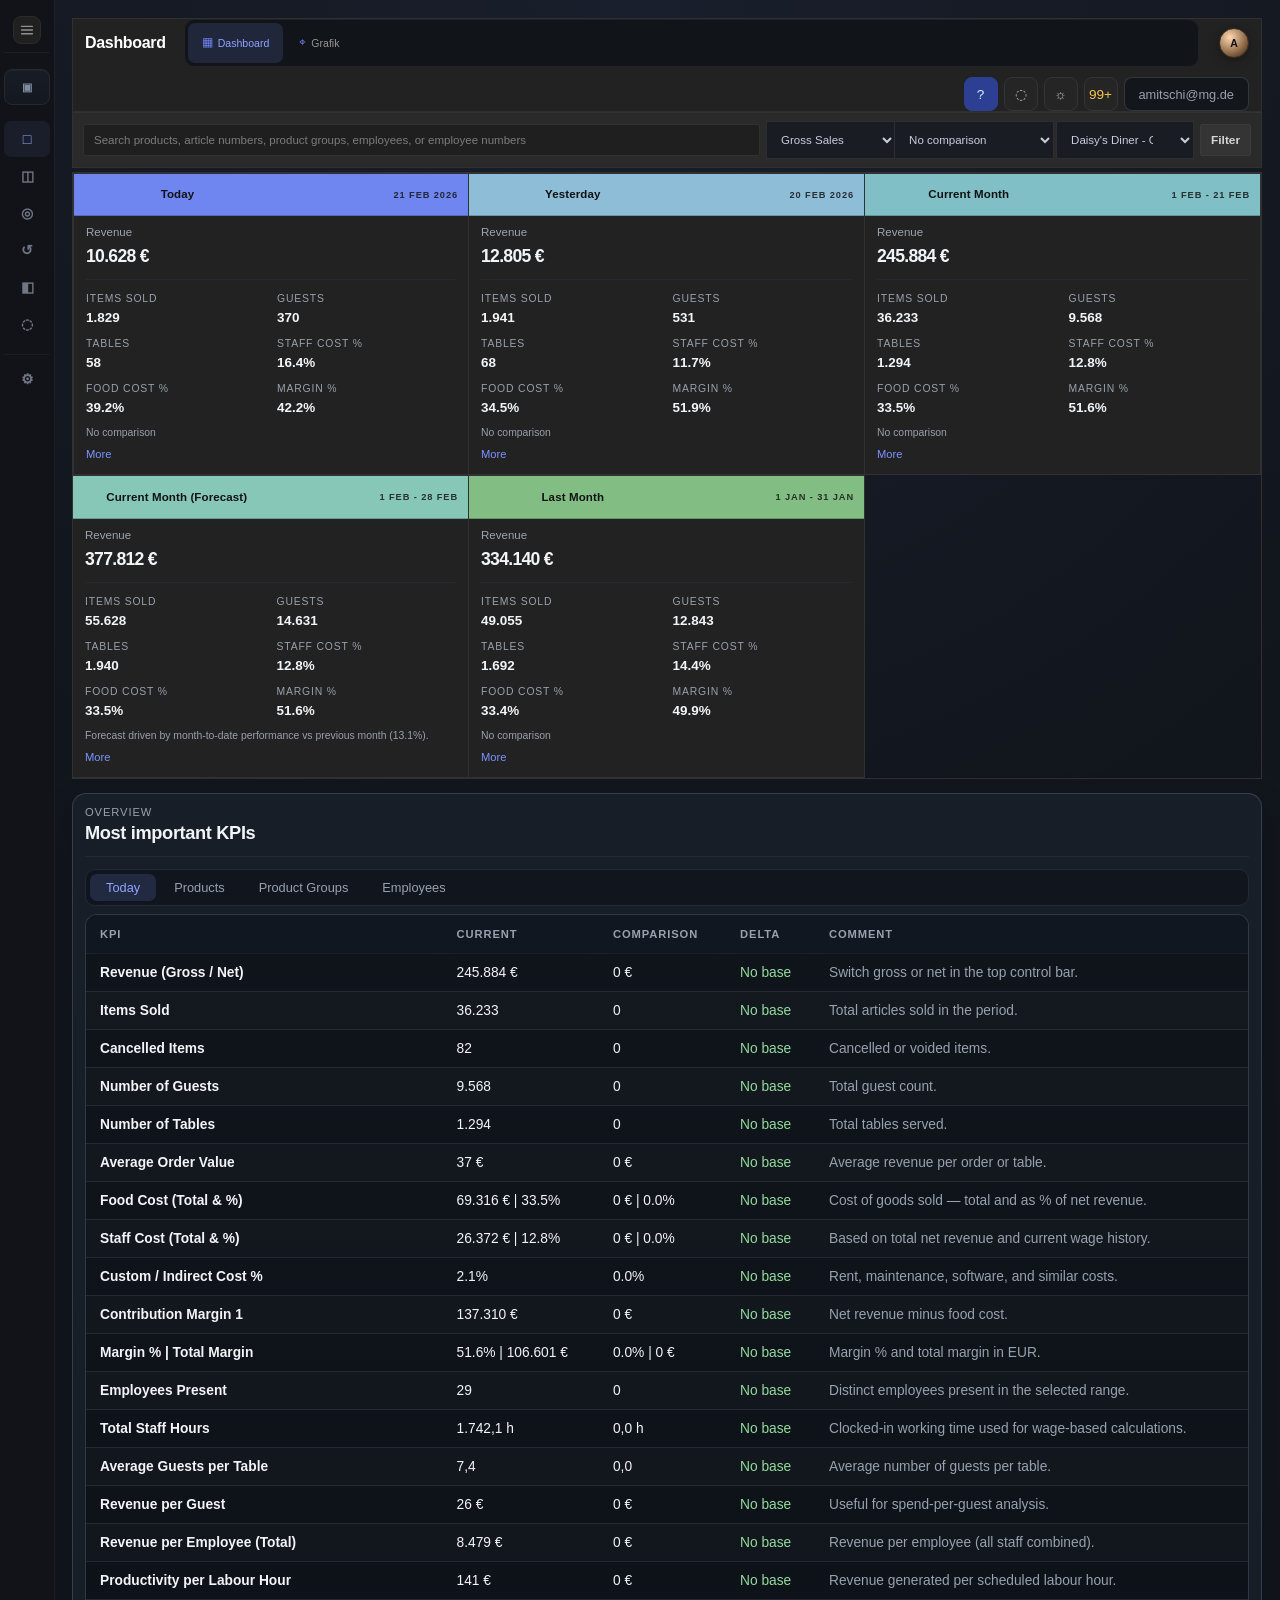
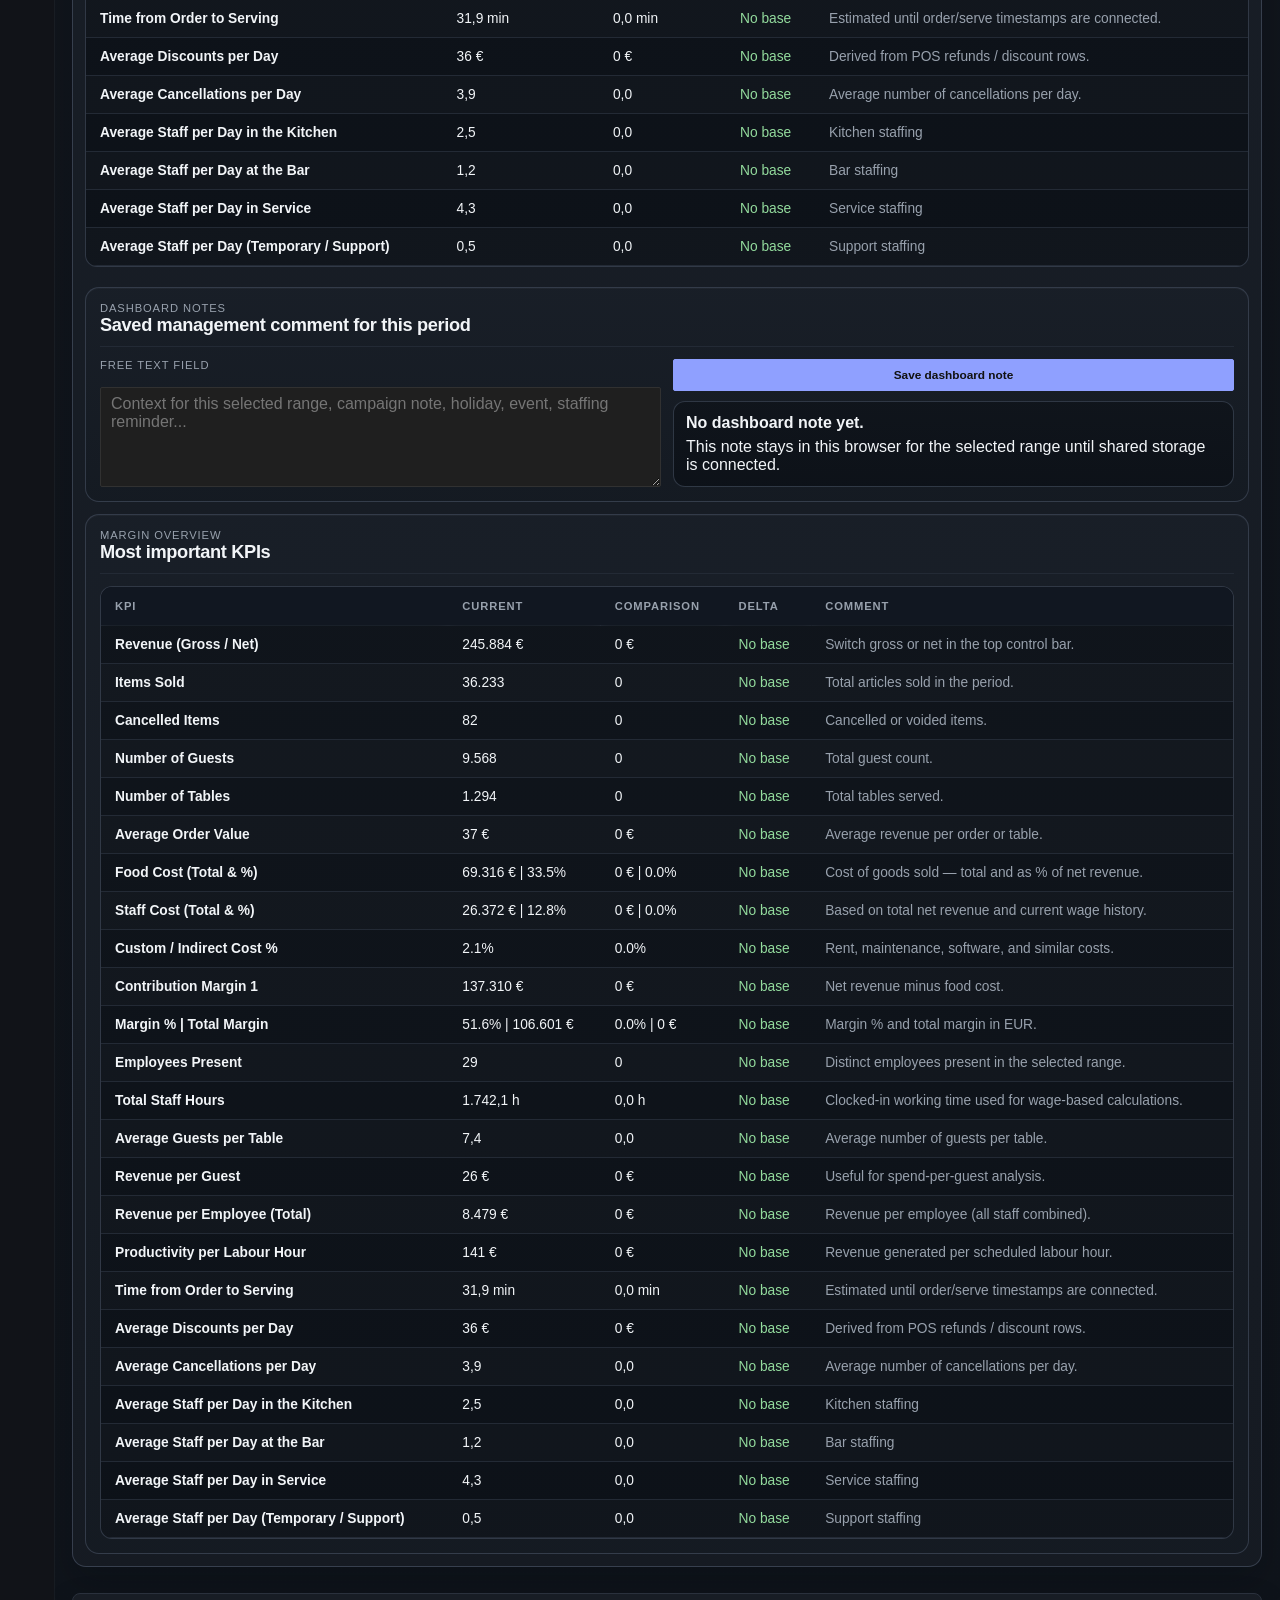
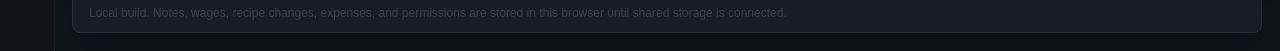
==== index.html @ 1e9adeb7 "Refine restaurant sidebar toggle layout" ====
<!DOCTYPE html>
<html lang="en">
  <head>
    <meta charset="UTF-8" />
    <meta name="viewport" content="width=device-width, initial-scale=1.0" />
    <title>gastroboard</title>
    <link rel="stylesheet" href="./styles.css" />
  </head>
  <body class="sidebar-collapsed">
    <div class="app-shell">
      <button class="shell-menu-button" id="shell-menu-button" type="button" aria-label="Open menu">=</button>

      <aside class="sidebar" id="app-sidebar">
        <div class="sidebar-top">
          <button class="sidebar-toggle-button" id="sidebar-toggle-button" type="button" aria-label="Toggle sidebar">
            <svg width="16" height="16" viewBox="0 0 16 16" fill="none" aria-hidden="true">
              <rect x="1" y="3" width="14" height="1.5" rx="0.75" fill="currentColor"/>
              <rect x="1" y="7.25" width="14" height="1.5" rx="0.75" fill="currentColor"/>
              <rect x="1" y="11.5" width="14" height="1.5" rx="0.75" fill="currentColor"/>
            </svg>
          </button>
          <div class="sidebar-brand">
            <div class="sidebar-logo-icon">
              <svg width="32" height="32" viewBox="0 0 32 32" fill="none" aria-hidden="true">
                <rect width="32" height="32" rx="8" fill="#2e2f33"/>
                <circle cx="16" cy="9.5" r="3.9" fill="#ffffff"/>
                <path d="M9.4 27.2C9.7 19.9 12.5 16.2 16 16.2C19.5 16.2 22.3 19.9 22.6 27.2H9.4Z" fill="#d4440e"/>
                <path d="M10.7 18.2C12.3 16.7 19.7 16.7 21.3 18.2L16 22.1L10.7 18.2Z" fill="#ffffff"/>
                <path d="M13.2 16.8L16 20.3L18.8 16.8C17 16.2 15 16.2 13.2 16.8Z" fill="#2e2f33"/>
                <path d="M14 17.1L16 20.4V17.1H14Z" fill="#ffffff"/>
                <path d="M18 17.1L16 20.4V17.1H18Z" fill="#ffffff"/>
                <circle cx="16" cy="19.4" r="0.65" fill="#ffffff"/>
                <circle cx="16" cy="22.1" r="0.65" fill="#ffffff"/>
              </svg>
            </div>
            <div class="sidebar-brand-text">
              <span class="sidebar-brand-name">
                <span class="brand-gastro">gastro</span><span class="brand-board">board</span>
              </span>
            </div>
          </div>
        </div>

        <div class="sidebar-group">
          <label class="sidebar-section-toggle sidebar-restaurant-toggle">
            <span class="sidebar-section-icon">▣</span>
            <span class="sidebar-restaurant-copy">
              <span class="sidebar-section-text">Restaurant</span>
              <span class="sidebar-restaurant-current" id="sidebar-restaurant-current">Daisy's Diner - Oyten</span>
            </span>
            <select id="sidebar-restaurant-select" class="sidebar-restaurant-native" aria-label="Restaurant"></select>
            <span class="sidebar-section-caret">⌄</span>
          </label>
          <nav class="sidebar-nav" aria-label="Primary">

            <button class="sidebar-link sidebar-link--has-sub" data-page="dashboard" id="sidebar-dashboard-toggle">
              <span class="sidebar-link-icon">□</span>
              <span>Dashboard</span>
              <span class="sidebar-link-caret">›</span>
            </button>
            <div class="sidebar-sub-nav sidebar-sub-open" id="sidebar-dashboard-sub">
              <button class="sidebar-sub-link" data-page="dashboard">
                <span class="sidebar-link-icon">▦</span>
                <span>Tiles</span>
              </button>
              <button class="sidebar-sub-link" data-page="heatmap">
                <span class="sidebar-link-icon">⌖</span>
                <span>Charts</span>
              </button>
              <button class="sidebar-sub-link" data-page="costs">
                <span class="sidebar-link-icon">≡</span>
                <span>P&amp;L</span>
              </button>
              <button class="sidebar-sub-link" data-page="trends">
                <span class="sidebar-link-icon">⤴</span>
                <span>Trends</span>
              </button>
            </div>

            <button class="sidebar-link sidebar-link--has-sub" id="sidebar-food-toggle">
              <span class="sidebar-link-icon">◫</span>
              <span>Food</span>
              <span class="sidebar-link-caret">›</span>
            </button>
            <div class="sidebar-sub-nav sidebar-sub-open" id="sidebar-food-sub">
              <button class="sidebar-sub-link" data-page="explorer" data-mode="products">
                <span class="sidebar-link-icon">◫</span>
                <span>Products</span>
              </button>
              <button class="sidebar-sub-link" data-page="recipes">
                <span class="sidebar-link-icon">≣</span>
                <span>Recipes</span>
              </button>
              <button class="sidebar-sub-link" data-page="purchasing">
                <span class="sidebar-link-icon">◩</span>
                <span>Purchasing</span>
              </button>
            </div>

            <button class="sidebar-link" data-page="matrix">
              <span class="sidebar-link-icon">◎</span>
              <span>Product Matrix</span>
            </button>
            <button class="sidebar-link" data-page="transactions">
              <span class="sidebar-link-icon">↺</span>
              <span>POS Transactions</span>
            </button>
            <button class="sidebar-link" data-page="employees">
              <span class="sidebar-link-icon">◧</span>
              <span>Employees</span>
            </button>
            <button class="sidebar-link" data-page="auslastung">
              <span class="sidebar-link-icon">◌</span>
              <span>Utilization</span>
            </button>
          </nav>
        </div>

        <div class="sidebar-group sidebar-utilities">
          <div class="dataset-switcher sidebar-dataset-switcher">
            <button class="dataset-button active" data-dataset="live">CSV Data</button>
            <button class="dataset-button" data-dataset="scenario">Mock Demo</button>
          </div>

          <div class="user-pill">demo@gastroboard</div>
        </div>

        <div class="sidebar-footer-nav">
          <button class="sidebar-link sidebar-link-settings" data-page="settings">
            <span class="sidebar-link-icon">⚙</span>
            <span>Settings</span>
          </button>
        </div>
      </aside>

      <div class="shell-backdrop" id="shell-backdrop"></div>

      <div class="app-content">
        <header class="topbar">
          <div class="topbar-main">
            <div class="dashboard-topline">
              <div class="page-heading">
                <span class="page-label">Restaurant intelligence</span>
                <strong id="page-title">Dashboard</strong>
              </div>

              <div class="dashboard-cluster-nav" id="dashboard-cluster-nav">
                <button class="dashboard-tab active" data-dashboard-page="dashboard">
                  <span class="dashboard-tab-icon">▦</span>
                  <span>Dashboard</span>
                </button>
<button class="dashboard-tab" data-dashboard-page="costs" hidden>
                  <span class="dashboard-tab-icon">≡</span>
                  <span>P&amp;L</span>
                </button>
                <button class="dashboard-tab" data-dashboard-page="heatmap">
                  <span class="dashboard-tab-icon">⌖</span>
                  <span>Grafik</span>
                </button>
                <button class="dashboard-tab" data-dashboard-page="trends" hidden>
                  <span class="dashboard-tab-icon">⤴</span>
                  <span>Trends</span>
                </button>
              </div>

              <button class="top-avatar-chip" type="button" aria-label="Account">
                <span>A</span>
              </button>

              <label class="top-select mobile-page-picker" for="mobile-page-select">
                <span>Page</span>
                <select id="mobile-page-select"></select>
              </label>
            </div>

            <div class="topbar-actions">
              <button class="top-icon-button top-icon-help" type="button" aria-label="Help">?</button>
              <button class="top-icon-button" type="button" aria-label="History">◌</button>
              <button class="top-icon-button" type="button" aria-label="Settings">☼</button>
              <button class="top-icon-button top-icon-badge" type="button" aria-label="Notifications">
                <span>99+</span>
              </button>
              <div class="top-user-pill">amitschi@mg.de</div>
            </div>
          </div>

          <button id="toggle-filters" class="visually-hidden" type="button">Select Time Range</button>

          <div class="search-row">
            <div class="search-panel">
              <label class="search-shell" for="search-input">
                <span class="visually-hidden">Search and filter</span>
                <input
                  id="search-input"
                  type="search"
                  autocomplete="off"
                  placeholder="Search products, article numbers, product groups, employees, or employee numbers"
                />
              </label>
              <div class="suggestions-shell" id="search-suggestions"></div>
            </div>

            <label class="control-select utility-select utility-select-revenue">
              <span class="visually-hidden">Revenue</span>
              <select id="revenue-mode">
                <option value="gross">Gross Sales</option>
                <option value="net">Net Sales</option>
              </select>
            </label>

            <label class="control-select utility-select utility-select-compare">
              <span class="visually-hidden">Compare period</span>
              <select id="compare-mode">
                <option value="none">No comparison</option>
                <option value="previous">vs. Previous Period</option>
                <option value="lastYear">vs. Same Period Last Year</option>
              </select>
            </label>

            <label class="control-select utility-select utility-select-market">
              <span class="visually-hidden">Restaurant</span>
              <select id="restaurant-select"></select>
            </label>

            <label class="control-select utility-select utility-select-preset visually-hidden">
              <span>Preset</span>
              <select id="range-preset"></select>
            </label>

            <button id="apply-search" class="control-button primary">Filter</button>
          </div>

          <div class="selected-filter-row">
            <div class="chip-strip" id="selected-filters"></div>
            <button id="clear-search" class="link-button">Clear filters</button>
          </div>

          <div class="filter-drawer" id="filter-drawer">
            <label class="control-select">
              <span>Preset</span>
              <select id="range-preset-drawer"></select>
            </label>

            <label class="control-select">
              <span>Start</span>
              <input id="start-date" type="date" />
            </label>

            <label class="control-select">
              <span>End</span>
              <input id="end-date" type="date" />
            </label>

            <label class="control-select">
              <span>Sort</span>
              <select id="table-sort">
                <option value="marginCents">Margin</option>
                <option value="grossRevenueCents">Revenue</option>
                <option value="units">Units</option>
                <option value="orders">Orders</option>
                <option value="tables">Tables</option>
                <option value="canceledUnits">Cancelled</option>
              </select>
            </label>

            <button id="apply-range" class="control-button primary">Apply</button>
            <button id="reset-range" class="control-button">Reset</button>
          </div>
        </header>

        <main class="dashboard-main">
          <section class="metric-strip" id="preset-grid"></section>

          <section class="workspace-panel">
            <section class="workspace-view active" data-view="dashboard">
              <div class="section-toolbar">
              <div class="section-title-group">
                <p class="section-caption">Overview</p>
                <h2>Most important KPIs</h2>
              </div>
            </div>

            <div class="dashboard-drilldown-bar">
              <button class="drilldown-tab active" data-drilldown="today">Today</button>
              <button class="drilldown-tab" data-drilldown="products">Products</button>
              <button class="drilldown-tab" data-drilldown="groups">Product Groups</button>
              <button class="drilldown-tab" data-drilldown="employees">Employees</button>
            </div>
            <div id="dashboard-drilldown-content" class="table-shell"></div>

            <div class="panel-grid dashboard-grid">
              <article class="panel wide-panel dashboard-note-panel">
                <div class="panel-header">
                  <div>
                    <p class="section-caption">Dashboard notes</p>
                    <h3>Saved management comment for this period</h3>
                  </div>
                </div>
                <div class="panel-grid detail-grid">
                  <label class="control-select fill-width">
                    <span>Free text field</span>
                    <textarea id="dashboard-note-input" rows="4" placeholder="Context for this selected range, campaign note, holiday, event, staffing reminder..."></textarea>
                  </label>
                  <div class="note-editor">
                    <button id="save-dashboard-note" class="control-button primary" type="button">Save dashboard note</button>
                    <div id="dashboard-note-status" class="note-stack"></div>
                  </div>
                </div>
              </article>

              <article class="panel wide-panel dashboard-table-panel">
                <div class="panel-header">
                  <div>
                    <p class="section-caption">Margin overview</p>
                    <h3>Most important KPIs</h3>
                  </div>
                </div>
                <div id="dashboard-main-table" class="table-shell"></div>
              </article>
            </div>
          </section>

          <section class="workspace-view" data-view="explorer">
            <div class="explorer-shell">
              <div class="explorer-topbar">
                <div class="explorer-range-title" id="explorer-range-title">Today</div>
                <div class="explorer-tabs" id="explorer-modes">
                  <button class="mode-switch active" data-mode="products">
                    <span class="explorer-tab-icon">▢</span>
                    <span>Products</span>
                  </button>
                  <button class="mode-switch" data-mode="categories">
                    <span class="explorer-tab-icon">▢</span>
                    <span>Product Group</span>
                  </button>
                  <button class="mode-switch" data-mode="team">
                    <span class="explorer-tab-icon">▢</span>
                    <span>Employees</span>
                  </button>
                </div>
              </div>

              <div class="explorer-subline">
                <div class="explorer-subline-active"></div>
              </div>

              <div class="explorer-section-title" id="explorer-title">Product</div>
            </div>

            <div id="explorer-highlight" class="explorer-highlight"></div>
            <div class="summary-row" id="explorer-summary"></div>
            <div id="explorer-table" class="table-shell"></div>
          </section>

          <section class="workspace-view" data-view="heatmap">
            <div class="section-toolbar">
              <div class="section-title-group">
                <p class="section-caption">Grafik</p>
                <h2 id="heatmap-range-title">Revenue and KPI development</h2>
              </div>

              <div class="toolbar-group graphic-date-range">
                <label class="control-select">
                  <span>From</span>
                  <input id="graphic-start-date" type="date" />
                </label>
                <label class="control-select">
                  <span>To</span>
                  <input id="graphic-end-date" type="date" />
                </label>
                <button id="apply-graphic-range" class="control-button">Apply</button>
              </div>
            </div>

            <div class="panel-grid graphic-layout">
              <article class="panel graphic-chart-panel">
                <div class="panel-header compact">
                  <div>
                    <p class="section-caption">Bar and line chart</p>
                    <h3 id="graphic-chart-title">Revenue by period</h3>
                  </div>
                </div>
                <div id="graphic-combo-chart" class="chart-shell combo-chart-shell"></div>
              </article>

              <aside class="panel graphic-kpi-panel">
                <div class="panel-header compact">
                  <div>
                    <p class="section-caption">KPI breakdown</p>
                    <h3 id="graphic-side-title">Selected range</h3>
                  </div>
                </div>
                <div id="graphic-kpi-list" class="kpi-list"></div>
              </aside>
            </div>
          </section>

          <section class="workspace-view" data-view="trends">
            <div class="section-toolbar">
              <div class="section-title-group">
                <p class="section-caption">Single KPI trend</p>
                <h2>Trend analysis</h2>
              </div>

              <div class="toolbar-group">
                <label class="control-select">
                  <span>KPI</span>
                  <select id="trend-metric-select"></select>
                </label>

                <label class="control-select">
                  <span>Grouping</span>
                  <select id="trend-preset-select"></select>
                </label>
              </div>
            </div>

            <article class="panel">
              <div id="trend-chart" class="chart-shell"></div>
              <div id="trend-summary" class="trend-summary"></div>
            </article>

            <div class="panel-grid trend-detail-grid">
              <article class="panel">
                <div class="panel-header">
                  <div>
                    <p class="section-caption">Selected period</p>
                    <h3 id="trend-detail-title">Click a period in the chart</h3>
                  </div>
                </div>
                <div id="trend-detail-panel" class="kpi-list"></div>
              </article>

              <article class="panel">
                <div class="panel-header">
                  <div>
                    <p class="section-caption">Table update</p>
                    <h3>Relevant KPIs for the selected period</h3>
                  </div>
                </div>
                <div id="trend-detail-table" class="table-shell"></div>
              </article>
            </div>
          </section>

          <section class="workspace-view" data-view="matrix">
            <div class="section-toolbar">
              <div class="section-title-group">
                <p class="section-caption">Product comparison</p>
                <h2>Eisenhower matrix</h2>
              </div>
            </div>

            <div class="panel-grid matrix-grid">
              <article class="panel">
                <div id="matrix-chart" class="chart-shell matrix-shell"></div>
              </article>

              <article class="panel">
                <div class="panel-header">
                  <div>
                    <p class="section-caption">Visibility</p>
                    <h3>Hide selected products</h3>
                  </div>
                </div>
                <div id="hidden-products" class="note-stack"></div>
                <div id="matrix-summary" class="note-stack"></div>
              </article>
            </div>
          </section>

          <section class="workspace-view" data-view="transactions">
            <div class="section-toolbar">
              <div class="section-title-group">
                <p class="section-caption">POS transactions</p>
                <h2>Transfers, corrections, and cancellations</h2>
              </div>
            </div>

            <div id="transactions-summary" class="summary-row"></div>
            <div id="transactions-table" class="table-shell"></div>
          </section>

          <section class="workspace-view" data-view="employees">
            <div class="section-toolbar">
              <div class="section-title-group">
                <p class="section-caption">Employees</p>
                <h2>Performance, wages, and groups</h2>
              </div>
            </div>

            <div class="panel-grid">
              <article class="panel">
                <div class="panel-header">
                  <div>
                    <p class="section-caption">Employee table</p>
                    <h3>Current hourly wage and group assignment</h3>
                  </div>
                </div>
                <div id="employees-table" class="table-shell"></div>
              </article>

              <article class="panel">
                <div class="panel-header">
                  <div>
                    <p class="section-caption">Edit employee</p>
                    <h3>Changes only apply from the selected date onward</h3>
                  </div>
                </div>
                <form id="employee-form" class="form-grid">
                  <label class="control-select">
                    <span>Employee</span>
                    <select id="employee-select"></select>
                  </label>
                  <label class="control-select">
                    <span>Group</span>
                    <select id="employee-group-select"></select>
                  </label>
                  <label class="control-select">
                    <span>Hourly wage (EUR)</span>
                    <input id="employee-wage-input" type="number" min="0" step="0.01" />
                  </label>
                  <label class="control-select">
                    <span>Effective from</span>
                    <input id="employee-effective-date" type="date" />
                  </label>
                  <label class="control-select full-span">
                    <span>Free text field</span>
                    <textarea id="employee-note-input" rows="3"></textarea>
                  </label>
                  <button id="save-employee" type="button" class="control-button primary">Save employee update</button>
                </form>
                <div id="employee-history" class="note-stack"></div>
              </article>
            </div>
          </section>

          <section class="workspace-view" data-view="purchasing">
            <div class="section-toolbar">
              <div class="section-title-group">
                <p class="section-caption">Purchasing / ingredients</p>
                <h2>Ingredient prices with history</h2>
              </div>
            </div>

            <div class="panel-grid">
              <article class="panel">
                <div class="panel-header">
                  <div>
                    <p class="section-caption">Ingredients</p>
                    <h3>Ingredient Group</h3>
                  </div>
                </div>
                <div id="purchasing-table" class="table-shell"></div>
              </article>

              <article class="panel">
                <div class="panel-header">
                  <div>
                    <p class="section-caption">Update price</p>
                    <h3>Historical prices stay unchanged</h3>
                  </div>
                </div>
                <form class="form-grid" id="ingredient-form">
                  <label class="control-select">
                    <span>Ingredient</span>
                    <select id="ingredient-select"></select>
                  </label>
                  <label class="control-select">
                    <span>Ingredient Group</span>
                    <input id="ingredient-group-input" type="text" />
                  </label>
                  <label class="control-select">
                    <span>Unit</span>
                    <select id="ingredient-unit-select"></select>
                  </label>
                  <label class="control-select">
                    <span>Purchase cost (EUR)</span>
                    <input id="ingredient-price-input" type="number" min="0" step="0.01" />
                  </label>
                  <label class="control-select">
                    <span>Valid from</span>
                    <input id="ingredient-effective-date" type="date" />
                  </label>
                  <button id="save-ingredient" type="button" class="control-button primary">Save price update</button>
                </form>
                <div id="ingredient-history" class="note-stack"></div>
              </article>
            </div>
          </section>

          <section class="workspace-view" data-view="recipes">
            <div class="section-toolbar">
              <div class="section-title-group">
                <p class="section-caption">Food recipes and consumption</p>
                <h2>Recipe costing</h2>
              </div>
            </div>

            <div class="panel-grid">
              <article class="panel">
                <div class="panel-header">
                  <div>
                    <p class="section-caption">Recipe builder</p>
                    <h3>Create or update menu item recipes</h3>
                  </div>
                </div>
                <form class="form-grid" id="recipe-form">
                  <label class="control-select">
                    <span>Menu item</span>
                    <select id="recipe-product-select"></select>
                  </label>
                  <label class="control-select">
                    <span>Ingredient</span>
                    <select id="recipe-ingredient-select"></select>
                  </label>
                  <label class="control-select">
                    <span>Unit</span>
                    <select id="recipe-unit-select"></select>
                  </label>
                  <label class="control-select">
                    <span>Quantity</span>
                    <input id="recipe-quantity-input" type="number" min="0" step="0.0001" />
                  </label>
                  <button id="add-recipe-line" type="button" class="control-button">Add line</button>
                  <button id="save-recipe" type="button" class="control-button primary">Save recipe</button>
                </form>
                <div id="recipe-lines" class="note-stack"></div>
                <div class="summary-row">
                  <button id="open-recipe-cost" class="control-button">Open purchase cost detail</button>
                </div>
              </article>

              <article class="panel">
                <div class="panel-header">
                  <div>
                    <p class="section-caption">Consumption</p>
                    <h3>Expected vs actual ingredient usage</h3>
                  </div>
                </div>
                <div id="consumption-table" class="table-shell"></div>
              </article>
            </div>
          </section>

          <section class="workspace-view" data-view="costs">
            <div class="section-toolbar">
              <div class="section-title-group">
                <p class="section-caption">P&amp;L</p>
                <h2>Monthly income statement</h2>
              </div>
            </div>

            <article class="panel pnl-panel">
              <div class="panel-header compact">
                <div>
                  <p class="section-caption">Editable monthly table</p>
                  <h3>January through December plus total</h3>
                </div>
              </div>
              <div id="expenses-table" class="table-shell pnl-table-shell"></div>
            </article>
          </section>

          <section class="workspace-view" data-view="auslastung">
            <div class="section-toolbar">
              <div class="section-title-group">
                <p class="section-caption">Utilization</p>
                <h2>Utilization</h2>
              </div>
            </div>
            <article class="panel">
              <div class="panel-header">
                <div>
                  <p class="section-caption">Coming soon</p>
                  <h3>Utilization overview</h3>
                </div>
              </div>
              <div class="placeholder-message">
                <p>This page is under construction. Staff and table utilization analytics will appear here.</p>
              </div>
            </article>
          </section>

          <section class="workspace-view" data-view="settings">
            <div class="section-toolbar">
              <div class="section-title-group">
                <p class="section-caption">Settings</p>
                <h2>User access and permissions</h2>
              </div>
            </div>

            <div class="panel-grid">
              <article class="panel">
                <div class="panel-header">
                  <div>
                    <p class="section-caption">Role matrix</p>
                    <h3>Grant access to individual areas</h3>
                  </div>
                </div>
                <div id="permissions-table" class="table-shell"></div>
              </article>

              <article class="panel">
                <div class="panel-header">
                  <div>
                    <p class="section-caption">Role preview</p>
                    <h3>Current role behavior</h3>
                  </div>
                </div>
                <div class="form-grid" style="padding: 12px 0 8px;">
                  <label class="control-select">
                    <span>Active role</span>
                    <select id="role-select"></select>
                  </label>
                </div>
                <div id="settings-summary" class="note-stack"></div>
              </article>
            </div>
          </section>
        </section>

        <footer class="footer-strip">
          Local build. Notes, wages, recipe changes, expenses, and permissions are stored in this browser until shared storage is connected.
        </footer>
        </main>
      </div>
    </div>

    <div class="modal-shell hidden" id="app-modal">
      <div class="modal-backdrop" data-close-modal="true"></div>
      <div class="modal-card">
        <div class="modal-header">
          <div>
            <p class="section-caption" id="modal-caption">Details</p>
            <h3 id="modal-title">Details</h3>
          </div>
          <button class="icon-button" id="close-modal" type="button">Close</button>
        </div>
        <div id="modal-body" class="modal-body"></div>
      </div>
    </div>

    <script src="./data/live-data.js"></script>
    <script src="./app.js"></script>
  </body>
</html>
---- styles.css ----
:root {
  --page-bg: #11151c;
  --shell: #181d25;
  --shell-alt: #141920;
  --panel: #1b212b;
  --panel-strong: #202733;
  --line: #2a313d;
  --line-soft: #232a35;
  --line-strong: #364154;
  --text: #f2f5f8;
  --muted: #98a1ad;
  --blue: #7c8ff4;
  --sky: #90c6eb;
  --teal: #88d4c4;
  --green: #8ed0a1;
  --olive: #98c686;
  --amber: #f0b45f;
  --success: #93db9d;
  --danger: #ff8f8f;
  --danger-soft: #592d2d;
  --warning: #ffb35c;
  --warning-soft: #59412a;
  --surface-red: rgba(212, 71, 71, 0.2);
  --surface-orange: rgba(212, 132, 71, 0.2);
  --glow-soft: rgba(124, 143, 244, 0.12);
  --shadow-soft: 0 14px 32px rgba(5, 9, 15, 0.22);
  --shadow-panel: 0 18px 42px rgba(5, 9, 15, 0.2);
  --font-ui: "Segoe UI Variable", "Segoe UI", Tahoma, sans-serif;
}

* {
  box-sizing: border-box;
}

html {
  scroll-behavior: smooth;
}

body {
  margin: 0;
  min-height: 100vh;
  background:
    radial-gradient(circle at top center, rgba(124, 143, 244, 0.07), transparent 28%),
    linear-gradient(180deg, #12161d 0%, #0f141b 100%);
  color: var(--text);
  font-family: var(--font-ui);
  overflow-x: hidden;
}

.app-shell,
.topbar,
.dashboard-main,
.workspace-panel,
.panel-grid,
.panel,
.topbar-main,
.brand-cluster,
.topbar-actions,
.search-row,
.search-panel,
.control-row,
.selected-filter-row,
.section-toolbar,
.summary-row,
.trend-summary {
  min-width: 0;
}

button,
input,
select,
textarea {
  font: inherit;
}

button {
  cursor: pointer;
}

textarea {
  resize: vertical;
}

.visually-hidden {
  position: absolute;
  width: 1px;
  height: 1px;
  padding: 0;
  margin: -1px;
  overflow: hidden;
  clip: rect(0, 0, 0, 0);
  white-space: nowrap;
  border: 0;
}

.app-shell {
  max-width: 1680px;
  margin: 0 auto;
  padding: clamp(10px, 2vw, 18px);
}

.topbar,
.workspace-panel,
.footer-strip,
.panel,
.metric-card,
.modal-card {
  background: var(--shell);
  border: 1px solid var(--line);
  border-radius: 8px;
  box-shadow: var(--shadow-soft);
}

.topbar {
  padding: 18px 22px 18px;
  background: linear-gradient(180deg, rgba(24, 29, 37, 0.98), rgba(21, 26, 34, 0.98));
  border-color: rgba(65, 76, 94, 0.7);
}

.topbar-main,
.brand-cluster,
.topbar-actions,
.control-row,
.search-row,
.selected-filter-row,
.status-row,
.section-toolbar,
.summary-row,
.trend-summary,
.segmented-control,
.toolbar-group,
.modal-header {
  display: flex;
  align-items: center;
  gap: 12px;
  flex-wrap: wrap;
}

.topbar-main,
.section-toolbar,
.selected-filter-row,
.status-row,
.modal-header {
  justify-content: space-between;
}

.topbar-main {
  display: grid;
  grid-template-columns: minmax(0, 1fr) auto;
  gap: 14px 18px;
  align-items: start;
}

.brand-cluster {
  display: grid;
  grid-template-columns: 1fr;
  gap: 10px;
  min-width: 0;
  align-items: start;
}

.brand-cluster > .page-heading {
  order: 1;
}

.brand-cluster > .primary-nav {
  order: 2;
}

.brand-mark {
  position: relative;
  padding-left: 14px;
  color: #ffffff;
  font-size: 1.42rem;
  font-weight: 750;
  letter-spacing: -0.03em;
  white-space: nowrap;
}

.brand-mark::before {
  content: "";
  position: absolute;
  left: 0;
  top: 50%;
  width: 8px;
  height: 8px;
  border-radius: 999px;
  background: var(--blue);
  transform: translateY(-50%);
}

.page-heading {
  display: flex;
  align-items: center;
  justify-content: center;
  gap: 2px;
  flex: 0 0 auto;
  align-self: center;
}

.mobile-page-picker {
  display: none !important;
}

.page-label,
.top-select span,
.control-select span,
.status-chip span,
.section-caption,
thead th,
.metric-card-head,
.metric-stat span,
.summary-chip span,
.entity-subtitle,
.heatmap-legend,
.trend-summary,
.form-note,
.status-badge {
  color: var(--muted);
  font-size: 0.7rem;
  letter-spacing: 0.08em;
  text-transform: uppercase;
}

.topbar .page-label {
  display: none;
}

#page-title,
.section-title-group h2,
.panel-header h3,
.modal-header h3 {
  margin: 0;
  font-size: 1.14rem;
  font-weight: 700;
  letter-spacing: -0.02em;
}

.primary-nav {
  display: flex;
  gap: 6px;
  min-width: 0;
  flex-wrap: wrap;
  overflow: visible;
  padding: 6px;
  background: rgba(11, 16, 23, 0.82);
  border: 1px solid rgba(255, 255, 255, 0.05);
  border-radius: 14px;
}

.primary-nav::-webkit-scrollbar {
  display: none;
}

.nav-link {
  position: relative;
  padding: 9px 10px;
  border: 1px solid transparent;
  border-radius: 10px;
  background: transparent;
  color: var(--muted);
  font-weight: 600;
  font-size: 0.84rem;
  white-space: nowrap;
  flex: 0 0 auto;
}

.nav-link::after {
  display: none;
}

.nav-link:hover,
.nav-link.active {
  color: var(--text);
  background: linear-gradient(180deg, rgba(124, 143, 244, 0.14), rgba(124, 143, 244, 0.08));
  border-color: rgba(124, 143, 244, 0.22);
  box-shadow: inset 0 1px 0 rgba(255, 255, 255, 0.04);
}

.nav-link.active::after {
  background: var(--blue);
}

.topbar-actions {
  justify-content: flex-end;
  min-width: 0;
  gap: 8px;
  align-items: center;
  align-self: start;
}

.top-select,
.control-select {
  display: grid;
  gap: 5px;
  min-width: min(180px, 100%);
}

.top-select select,
.search-shell input,
.control-select input,
.control-select select,
.control-select textarea {
  width: 100%;
  min-height: 42px;
  padding: 10px 14px;
  background: linear-gradient(180deg, rgba(16, 21, 28, 0.88), rgba(13, 18, 25, 0.88));
  border: 1px solid rgba(67, 77, 93, 0.8);
  border-radius: 10px;
  color: var(--text);
  outline: none;
  transition: border-color 140ms ease, box-shadow 140ms ease, transform 140ms ease;
}

.top-select select:focus,
.search-shell input:focus,
.control-select input:focus,
.control-select select:focus,
.control-select textarea:focus {
  border-color: #6f83d8;
  box-shadow: 0 0 0 3px rgba(124, 143, 244, 0.12);
}

.dataset-switcher,
.section-tabs,
.segmented-control {
  display: inline-flex;
  gap: 4px;
  padding: 3px;
  border: 1px solid var(--line-soft);
  border-radius: 999px;
  background: rgba(12, 17, 24, 0.9);
  box-shadow: inset 0 1px 0 rgba(255, 255, 255, 0.03);
}

.dataset-button,
.mode-switch,
.heat-switch,
.control-button,
.icon-button {
  border: 1px solid transparent;
  border-radius: 6px;
}

.dataset-button,
.mode-switch,
.heat-switch {
  padding: 8px 12px;
  background: transparent;
  color: var(--muted);
  white-space: nowrap;
  border-radius: 999px;
  transition: background 140ms ease, border-color 140ms ease, color 140ms ease;
}

.dataset-button:hover,
.dataset-button.active,
.mode-switch:hover,
.mode-switch.active,
.heat-switch:hover,
.heat-switch.active {
  color: var(--text);
  background: var(--panel-strong);
  border-color: var(--line);
}

.control-button,
.icon-button {
  min-height: 42px;
  padding: 0 16px;
  background: linear-gradient(180deg, rgba(17, 22, 29, 0.98), rgba(13, 18, 25, 0.98));
  color: var(--text);
  border-color: rgba(67, 77, 93, 0.8);
  transition: transform 140ms ease, border-color 140ms ease, background 140ms ease, box-shadow 140ms ease;
}

.control-button.primary {
  background: linear-gradient(180deg, #92a1ff 0%, #7f91f5 100%);
  color: #10141b;
  font-weight: 700;
  border-color: #8fa0ff;
  box-shadow: 0 10px 24px rgba(124, 143, 244, 0.24);
}

.control-button:hover,
.icon-button:hover,
.control-button:focus-visible,
.icon-button:focus-visible {
  transform: translateY(-1px);
  border-color: rgba(124, 143, 244, 0.34);
  outline: none;
}

.control-button.primary:hover,
.control-button.primary:focus-visible {
  box-shadow: 0 14px 28px rgba(124, 143, 244, 0.32);
}

.icon-button {
  min-width: 86px;
}

.link-button {
  padding: 0;
  border: 0;
  background: transparent;
  color: var(--sky);
}

.user-pill {
  padding: 9px 12px;
  border: 1px solid rgba(67, 77, 93, 0.72);
  border-radius: 999px;
  color: var(--muted);
  font-size: 0.82rem;
  white-space: nowrap;
  max-width: 100%;
  background: rgba(11, 16, 23, 0.8);
}

.search-row {
  margin-top: 18px;
  align-items: center;
  padding: 14px;
  background: linear-gradient(180deg, rgba(15, 20, 27, 0.7), rgba(13, 18, 24, 0.66));
  border: 1px solid rgba(255, 255, 255, 0.05);
  border-radius: 14px;
}

.search-panel {
  position: relative;
  flex: 1 1 680px;
  min-width: 0;
}

.search-shell {
  display: block;
}

.suggestions-shell {
  position: absolute;
  top: calc(100% + 6px);
  left: 0;
  right: 0;
  z-index: 6;
  display: none;
  max-height: 260px;
  overflow: auto;
  background: #11161d;
  border: 1px solid var(--line);
  border-radius: 8px;
  box-shadow: 0 14px 30px rgba(0, 0, 0, 0.35);
}

.suggestions-shell.has-results {
  display: block;
}

.suggestion-item {
  width: 100%;
  padding: 12px 14px;
  border: 0;
  background: transparent;
  color: var(--text);
  text-align: left;
}

.suggestion-item:hover {
  background: var(--panel-strong);
}

.selected-filter-row {
  margin-top: 8px;
  min-height: 18px;
}

.selected-filter-row.is-empty {
  display: none;
}

.chip-strip,
.note-stack,
.kpi-list {
  display: grid;
  gap: 10px;
}

.chip-strip {
  grid-template-columns: repeat(auto-fit, minmax(160px, max-content));
  align-items: start;
  width: 100%;
}

.filter-chip,
.summary-chip,
.status-badge,
.inline-tag {
  display: inline-flex;
  align-items: center;
  gap: 8px;
  padding: 8px 10px;
  background: rgba(11, 16, 23, 0.88);
  border: 1px solid rgba(67, 77, 93, 0.6);
  border-radius: 999px;
  color: var(--muted);
  font-size: 0.82rem;
}

.chip-remove {
  padding: 0;
  border: 0;
  background: transparent;
  color: var(--muted);
}

.control-row {
  margin-top: 10px;
  padding: 12px 14px;
  background: linear-gradient(180deg, rgba(16, 21, 28, 0.36), rgba(13, 18, 24, 0.28));
  border: 1px solid rgba(255, 255, 255, 0.04);
  border-radius: 14px;
}

.control-row > .control-select {
  flex: 1 1 220px;
}

.filter-drawer {
  display: none;
  margin-top: 12px;
  padding: 14px;
  gap: 12px;
  align-items: end;
  flex-wrap: wrap;
  background: linear-gradient(180deg, rgba(12, 17, 24, 0.9), rgba(11, 15, 21, 0.92));
  border: 1px solid rgba(67, 77, 93, 0.72);
  border-radius: 14px;
  box-shadow: var(--shadow-soft);
}

.filter-drawer.open {
  display: flex;
}

.status-row {
  margin-top: 10px;
  align-items: stretch;
  gap: 8px;
  opacity: 0.82;
}

.status-chip {
  min-width: 0;
  flex: 0 1 auto;
  padding: 0;
  background: transparent;
  border: 0;
  border-radius: 0;
}

.status-chip::after {
  content: "•";
  margin-left: 8px;
  color: var(--line-strong);
}

.status-chip:last-child::after {
  display: none;
}

.status-chip strong {
  display: inline;
  margin-top: 0;
  font-size: 0.9rem;
  font-weight: 600;
  color: #cfd6df;
}

.dashboard-main {
  margin-top: 14px;
  display: grid;
  gap: 14px;
}

.metric-strip {
  display: grid;
  grid-template-columns: repeat(5, minmax(0, 1fr));
  gap: 12px;
}

.metric-card {
  position: relative;
  min-height: 220px;
  padding: 14px 16px 15px;
  background: linear-gradient(180deg, rgba(29, 35, 45, 0.98), rgba(24, 30, 39, 0.98));
  overflow: hidden;
  border-color: rgba(67, 77, 93, 0.74);
  border-radius: 14px;
  box-shadow: var(--shadow-panel);
}

.metric-card::before {
  content: "";
  position: absolute;
  inset: 0 0 auto 0;
  height: 3px;
  background: var(--card-accent, var(--blue));
}

.metric-card-head {
  display: flex;
  justify-content: space-between;
  gap: 12px;
}

.metric-title {
  color: var(--text);
  font-size: 0.85rem;
  font-weight: 600;
  text-transform: none;
  letter-spacing: 0;
}

.metric-date {
  text-align: right;
}

.metric-label {
  margin-top: 10px;
  color: var(--muted);
  font-size: 0.78rem;
}

.metric-value {
  margin-top: 6px;
  font-size: 2.12rem;
  font-weight: 760;
  letter-spacing: -0.04em;
}

.metric-grid {
  display: grid;
  grid-template-columns: repeat(2, minmax(0, 1fr));
  gap: 12px 14px;
  margin-top: 14px;
  padding-top: 12px;
  border-top: 1px solid var(--line-soft);
}

.metric-stat strong {
  display: block;
  margin-top: 4px;
  color: var(--text);
  font-size: 0.96rem;
}

.metric-delta {
  margin-top: 12px;
  color: var(--muted);
  font-size: 0.78rem;
}

.metric-more {
  margin-top: 10px;
  padding: 0;
  border: 0;
  background: transparent;
  color: #8db7ff;
  font-size: 0.82rem;
}

.workspace-panel {
  margin-top: 14px;
  padding: clamp(10px, 1.5vw, 12px);
  background: linear-gradient(180deg, rgba(25, 31, 40, 0.98), rgba(22, 27, 35, 0.98));
  border-color: rgba(67, 77, 93, 0.72);
  border-radius: 14px;
}

.workspace-view {
  display: none;
}

.workspace-view.active {
  display: block;
}

.section-toolbar {
  padding-bottom: 12px;
  border-bottom: 1px solid var(--line-soft);
}

.section-title-group,
.panel-header {
  display: grid;
  gap: 4px;
}

.section-caption {
  margin: 0;
}

.panel-grid {
  display: grid;
  gap: 12px;
  margin-top: 12px;
}

.dashboard-grid {
  grid-template-columns: 1.1fr 0.9fr;
}

.dashboard-kpi-panel {
  background: linear-gradient(180deg, rgba(27, 33, 43, 0.98), rgba(22, 27, 36, 0.98));
}

.wide-panel {
  grid-column: 1 / -1;
}

.panel {
  padding: clamp(12px, 1.5vw, 14px);
  background: linear-gradient(180deg, rgba(25, 31, 40, 0.98), rgba(21, 27, 35, 0.98));
  border-color: rgba(67, 77, 93, 0.66);
  border-radius: 14px;
}

.panel-header.compact {
  margin-bottom: 10px;
}

.kpi-list {
  grid-template-columns: repeat(auto-fit, minmax(280px, 1fr));
  gap: 14px;
}

.dashboard-kpi-groups {
  display: grid;
  grid-template-columns: repeat(2, minmax(0, 1fr));
  gap: 16px;
}

.dashboard-kpi-group {
  display: grid;
  gap: 12px;
  padding: 16px;
  background: linear-gradient(180deg, rgba(14, 19, 26, 0.88), rgba(12, 17, 23, 0.82));
  border: 1px solid rgba(255, 255, 255, 0.06);
  border-radius: 12px;
  align-content: start;
}

.dashboard-kpi-grid {
  display: grid;
  grid-template-columns: repeat(2, minmax(0, 1fr));
  gap: 12px;
}

.dashboard-kpi-group-labour .dashboard-kpi-grid {
  grid-template-columns: repeat(3, minmax(0, 1fr));
}

.dashboard-kpi-group-profitability .dashboard-kpi-grid,
.dashboard-kpi-group-guests .dashboard-kpi-grid {
  grid-template-columns: repeat(2, minmax(0, 1fr));
}

.dashboard-kpi-group-profitability .kpi-item {
  min-height: 136px;
}

.kpi-group-head {
  display: grid;
  gap: 0;
  padding-bottom: 10px;
  border-bottom: 1px solid rgba(255, 255, 255, 0.05);
}

.kpi-group-head h4 {
  margin: 0;
  font-size: 1.02rem;
  font-weight: 700;
  letter-spacing: -0.01em;
}

.kpi-item {
  min-height: 126px;
  padding: 16px 16px 14px;
  background: linear-gradient(180deg, rgba(17, 22, 29, 0.98), rgba(13, 18, 25, 0.98));
  border: 1px solid var(--line-soft);
  border-radius: 10px;
  box-shadow: inset 0 1px 0 rgba(255, 255, 255, 0.03);
}

.kpi-item-head {
  display: flex;
  align-items: flex-start;
  justify-content: space-between;
  gap: 10px;
}

.kpi-label {
  display: block;
  color: var(--muted);
  font-size: 0.73rem;
  letter-spacing: 0.06em;
  text-transform: uppercase;
  line-height: 1.35;
}

.kpi-info {
  display: inline-flex;
  align-items: center;
  justify-content: center;
  width: 18px;
  height: 18px;
  border: 1px solid var(--line-strong);
  border-radius: 999px;
  color: #cdd6e1;
  font-size: 0.72rem;
  font-weight: 700;
  line-height: 1;
  flex: 0 0 auto;
}

.kpi-info:hover,
.kpi-info:focus-visible {
  border-color: #7c8ff4;
  color: #ffffff;
  outline: none;
}

.kpi-item strong {
  display: block;
  margin-top: 12px;
  font-size: 1.62rem;
  line-height: 1.15;
  letter-spacing: -0.03em;
}

.kpi-item small {
  display: block;
  margin-top: 5px;
  color: var(--muted);
}

.table-shell {
  overflow: auto;
  border: 1px solid rgba(67, 77, 93, 0.66);
  border-radius: 12px;
  background: linear-gradient(180deg, rgba(16, 21, 28, 0.98), rgba(13, 18, 25, 0.98));
  -webkit-overflow-scrolling: touch;
}

table {
  width: 100%;
  min-width: 1080px;
  border-collapse: collapse;
}

thead th {
  position: sticky;
  top: 0;
  z-index: 1;
  padding: 13px 14px;
  background: rgba(18, 24, 34, 0.98);
  text-align: left;
  backdrop-filter: blur(8px);
}

th,
td {
  padding: 11px 14px;
  border-bottom: 1px solid var(--line-soft);
  font-size: 0.86rem;
  vertical-align: middle;
}

tbody tr:hover {
  background: rgba(27, 35, 46, 0.82);
}

.entity-cell {
  display: flex;
  align-items: center;
  gap: 10px;
}

.rank-pill {
  width: 28px;
  height: 28px;
  flex: 0 0 28px;
  display: grid;
  place-items: center;
  border: 1px solid var(--line);
  border-radius: 6px;
  background: #10151c;
  color: var(--muted);
  font-size: 0.78rem;
}

.entity-cell strong {
  display: block;
  font-size: 0.9rem;
}

.entity-subtitle {
  margin-top: 2px;
}

.muted-cell {
  color: var(--muted);
}

.value-positive {
  color: var(--success);
}

.value-negative {
  color: var(--danger);
}

.warning-cell {
  color: var(--warning);
}

.share-cell,
.mini-bar-cell {
  min-width: 110px;
}

.share-cell strong,
.mini-bar-cell strong {
  display: block;
  margin-bottom: 5px;
}

.share-track {
  height: 6px;
  border-radius: 999px;
  background: #0f141b;
  overflow: hidden;
}

.share-fill {
  height: 100%;
  border-radius: inherit;
  background: linear-gradient(90deg, var(--blue), var(--teal));
}

.transaction-transfer td {
  background: rgba(255, 179, 92, 0.08);
}

.transaction-cancellation td {
  background: rgba(255, 143, 143, 0.08);
}

.heatmap-layout,
.trend-detail-grid,
.matrix-grid,
.detail-grid {
  grid-template-columns: repeat(2, minmax(0, 1fr));
}

.detail-panel {
  margin-top: 12px;
}

.fill-width,
.full-span {
  width: 100%;
}

.full-span {
  grid-column: 1 / -1;
}

.note-editor {
  display: grid;
  gap: 10px;
}

.heatmap-legend {
  justify-content: space-between;
  margin: 14px 0 12px;
}

.heatmap-grid {
  display: grid;
  gap: 6px;
  overflow-x: auto;
  padding-bottom: 4px;
}

.heatmap-header-row,
.heatmap-row {
  display: grid;
  grid-template-columns: 82px repeat(7, minmax(90px, 1fr));
  gap: 5px;
  align-items: center;
}

.heat-label,
.heat-hour {
  color: var(--muted);
  font-size: 0.74rem;
}

.heat-hour {
  text-align: center;
}

.heat-cell {
  min-height: 74px;
  padding: 10px 8px;
  border-radius: 6px;
  border: 1px solid rgba(255, 255, 255, 0.04);
  color: var(--text);
  display: grid;
  gap: 6px;
  align-content: start;
}

.heat-cell strong {
  font-size: 0.96rem;
}

.heat-note-badge {
  justify-self: start;
  padding: 2px 7px;
  border-radius: 999px;
  background: rgba(255, 255, 255, 0.12);
  font-size: 0.72rem;
  color: var(--text);
}

.chart-shell {
  min-height: 340px;
}

.chart-shell svg {
  width: 100%;
  height: 340px;
  display: block;
}

.matrix-shell svg {
  height: 420px;
}

.trend-pill {
  min-width: 180px;
  padding: 12px 13px;
  background: linear-gradient(180deg, rgba(16, 21, 28, 0.98), rgba(13, 18, 25, 0.98));
  border: 1px solid rgba(67, 77, 93, 0.64);
  border-radius: 12px;
  color: var(--muted);
  font-size: 0.82rem;
}

.trend-pill strong {
  display: block;
  margin-top: 5px;
  color: var(--text);
}

.note-card {
  padding: 12px;
  background: linear-gradient(180deg, rgba(16, 21, 28, 0.98), rgba(13, 18, 25, 0.98));
  border: 1px solid rgba(67, 77, 93, 0.64);
  border-radius: 12px;
}

.note-card strong {
  display: block;
  margin-bottom: 6px;
}

.status-badge {
  border-radius: 999px;
}

.status-badge.has-note {
  color: var(--warning);
  border-color: var(--warning-soft);
}

.form-grid {
  display: grid;
  grid-template-columns: repeat(2, minmax(0, 1fr));
  gap: 12px;
}

.footer-strip {
  margin-top: 12px;
  padding: 12px 14px;
  color: var(--muted);
  font-size: 0.84rem;
  line-height: 1.5;
}

code {
  padding: 1px 5px;
  border-radius: 4px;
  background: #10151c;
  border: 1px solid var(--line-soft);
  color: var(--text);
}

.modal-shell.hidden {
  display: none;
}

.modal-shell {
  position: fixed;
  inset: 0;
  z-index: 20;
}

.modal-backdrop {
  position: absolute;
  inset: 0;
  background: rgba(7, 10, 14, 0.7);
  backdrop-filter: blur(2px);
}

.modal-card {
  position: relative;
  z-index: 1;
  width: min(960px, calc(100vw - 32px));
  max-height: calc(100vh - 32px);
  margin: 16px auto;
  padding: 16px;
  overflow: auto;
}

.modal-body {
  margin-top: 12px;
}

@media (max-width: 1500px) {
  .metric-strip {
    grid-template-columns: repeat(3, minmax(0, 1fr));
  }
}

@media (max-width: 1320px) {
  .topbar-main {
    align-items: flex-start;
  }

  .brand-cluster,
  .topbar-actions {
    width: 100%;
  }

  .primary-nav {
    width: 100%;
  }

  .topbar-actions {
    justify-content: flex-start;
  }
}

@media (max-width: 1220px) {
  .dashboard-grid,
  .heatmap-layout,
  .trend-detail-grid,
  .matrix-grid,
  .detail-grid,
  .form-grid {
    grid-template-columns: 1fr;
  }

  .section-toolbar {
    align-items: flex-start;
  }

  .toolbar-group,
  .section-tabs,
  .segmented-control {
    max-width: 100%;
    overflow-x: auto;
  }

  .chart-shell {
    min-height: 300px;
  }

  .chart-shell svg {
    height: 300px;
  }

  .matrix-shell svg {
    height: 340px;
  }
}

@media (max-width: 960px) {
  .app-shell {
    padding: 14px;
  }

  .topbar-main {
    align-items: flex-start;
  }

  .brand-cluster,
  .topbar-actions,
  .control-row,
  .search-row,
  .selected-filter-row {
    width: 100%;
  }

  .brand-cluster,
  .topbar-actions {
    gap: 12px;
  }

  .topbar-actions > * {
    max-width: 100%;
  }

  .page-heading {
    width: 100%;
  }

  .top-select,
  .control-select {
    min-width: 0;
  }

  .search-row {
    display: grid;
    grid-template-columns: 1fr;
    align-items: stretch;
    gap: 8px;
  }

  .search-panel,
  .search-row > .control-button,
  .control-row > .control-select,
  .control-row > .control-button {
    width: 100%;
  }

  .search-panel {
    flex: none;
  }

  .control-row {
    gap: 10px;
  }

  .selected-filter-row {
    flex-direction: column;
    align-items: flex-start;
  }

  .chip-strip {
    grid-template-columns: 1fr;
  }

  .status-row {
    gap: 10px;
  }

  .metric-strip {
    grid-template-columns: repeat(2, minmax(0, 1fr));
  }

  .metric-card {
    min-height: 0;
  }

  .metric-value {
    font-size: 1.7rem;
  }

  table {
    min-width: 900px;
  }

  th,
  td {
    padding: 10px 12px;
  }

  .modal-card {
    width: min(100vw - 20px, 960px);
    margin: 10px auto;
    padding: 12px;
  }
}

@media (max-width: 820px) {
  .metric-strip,
  .kpi-list {
    grid-template-columns: 1fr;
  }

  .dashboard-kpi-groups,
  .dashboard-kpi-grid {
    grid-template-columns: 1fr;
  }

  .dashboard-kpi-group-labour .dashboard-kpi-grid {
    grid-template-columns: 1fr;
  }

  .topbar-main {
    flex-direction: column;
    align-items: stretch;
    justify-content: flex-start;
  }

  .topbar {
    padding: 10px;
  }

  .topbar-main,
  .brand-cluster {
    gap: 10px;
  }

  .brand-cluster {
    flex: none;
    flex-direction: column;
    align-items: stretch;
  }

  .brand-mark {
    font-size: 1.15rem;
  }

  .page-heading {
    width: 100%;
  }

  .mobile-page-picker {
    display: grid !important;
    width: 100%;
  }

  #page-title,
  .section-title-group h2,
  .panel-header h3,
  .modal-header h3 {
    font-size: 1rem;
  }

  .dataset-button,
  .mode-switch,
  .heat-switch,
  .control-button,
  .icon-button {
    min-height: 40px;
  }

  .dataset-switcher,
  .section-tabs,
  .segmented-control {
    width: 100%;
  }

  .primary-nav {
    display: none;
  }

  .topbar-actions {
    display: grid;
    grid-template-columns: minmax(0, 1fr) minmax(0, 1fr);
    align-items: end;
    gap: 8px;
  }

  .topbar-actions > * {
    width: 100%;
  }

  .user-pill {
    display: none;
  }

  .top-select,
  .control-select {
    gap: 4px;
  }

  .top-select span,
  .control-select span,
  .status-chip span,
  .section-caption,
  thead th,
  .metric-card-head,
  .metric-stat span,
  .summary-chip span,
  .entity-subtitle,
  .heatmap-legend,
  .trend-summary,
  .form-note,
  .status-badge {
    font-size: 0.66rem;
  }

  .status-row {
    display: none;
  }

  .status-chip {
    min-width: 0;
  }

  .dataset-switcher > *,
  .section-tabs > *,
  .segmented-control > * {
    flex: 1 1 auto;
    text-align: center;
  }

  .metric-grid {
    grid-template-columns: 1fr 1fr;
    gap: 10px 12px;
  }

  .workspace-panel {
    padding: 8px;
  }

  .panel {
    padding: 10px;
  }

  .heatmap-header-row,
  .heatmap-row {
    grid-template-columns: 72px repeat(7, minmax(72px, 1fr));
  }

  .chart-shell {
    min-height: 260px;
  }

  .chart-shell svg {
    height: 260px;
  }

  .matrix-shell svg {
    height: 280px;
  }

  table {
    min-width: 760px;
  }

  .footer-strip {
    padding: 8px 10px;
    font-size: 0.76rem;
  }
}

@media (max-width: 560px) {
  .app-shell {
    padding: 8px;
  }

  body {
    overflow-x: clip;
  }

  .topbar,
  .workspace-panel,
  .footer-strip,
  .panel,
  .metric-card,
  .modal-card {
    border-radius: 6px;
  }

  .brand-cluster,
  .topbar-actions,
  .status-row,
  .summary-row,
  .trend-summary {
    gap: 8px;
  }

  .page-label {
    font-size: 0.64rem;
  }

  .brand-mark {
    font-size: 1.05rem;
  }

  #page-title {
    font-size: 0.96rem;
  }

  .topbar-actions,
  .control-row,
  .filter-drawer {
    gap: 8px;
  }

  .control-row {
    display: grid;
    grid-template-columns: 1fr 1fr;
    align-items: stretch;
  }

  .topbar-main {
    gap: 12px;
  }

  .mobile-page-picker,
  .topbar-actions,
  .search-row,
  .selected-filter-row,
  .control-row,
  .filter-drawer {
    width: 100%;
  }

  .topbar-actions {
    grid-template-columns: 1fr;
  }

  .dataset-switcher {
    display: grid;
    grid-template-columns: 1fr 1fr;
  }

  .control-row > .control-select,
  .control-row > .control-button {
    width: 100%;
  }

  .filter-drawer {
    flex-direction: column;
    align-items: stretch;
  }

  .filter-drawer.open {
    display: grid;
    grid-template-columns: 1fr;
  }

  .search-shell input,
  .top-select select,
  .control-select input,
  .control-select select,
  .control-select textarea,
  .control-button,
  .icon-button {
    min-height: 44px;
  }

  .status-row {
    grid-template-columns: 1fr;
  }

  .selected-filter-row {
    gap: 6px;
    padding-top: 2px;
  }

  .selected-filter-row.is-empty {
    display: none;
  }

  .summary-chip,
  .filter-chip {
    padding: 7px 9px;
    font-size: 0.76rem;
  }

  .metric-strip {
    display: flex;
    gap: 10px;
    margin: 0 -2px;
    padding: 0 2px 4px;
    overflow-x: auto;
    overscroll-behavior-x: contain;
    scroll-snap-type: x mandatory;
    scrollbar-width: none;
  }

  .metric-strip::-webkit-scrollbar {
    display: none;
  }

  .metric-card {
    flex: 0 0 84vw;
    min-height: 0;
    padding: 12px;
    scroll-snap-align: start;
    box-shadow: 0 10px 24px rgba(0, 0, 0, 0.18);
  }

  .metric-card-head {
    align-items: flex-start;
  }

  .metric-value {
    font-size: 1.5rem;
  }

  .metric-grid {
    grid-template-columns: 1fr 1fr;
    gap: 10px;
    margin-top: 12px;
    padding-top: 10px;
  }

  .kpi-item strong {
    font-size: 1.18rem;
  }

  .note-card,
  .kpi-item,
  .status-chip {
    padding: 10px;
  }

  .workspace-panel {
    padding: 8px;
  }

  .section-toolbar {
    gap: 8px;
    padding-bottom: 10px;
  }

  .dashboard-grid {
    gap: 10px;
  }

  .dashboard-grid > .panel:first-child,
  .dashboard-grid > .panel:nth-child(2) {
    border-radius: 10px;
  }

  .dashboard-note-panel .detail-grid {
    gap: 10px;
  }

  .dashboard-table-panel {
    display: none;
  }

  .heat-cell {
    min-height: 68px;
    padding: 8px 6px;
  }

  table {
    min-width: 680px;
  }

  th,
  td {
    font-size: 0.82rem;
    padding: 9px 10px;
  }

  .modal-card {
    width: calc(100vw - 12px);
    max-height: calc(100vh - 12px);
    margin: 6px auto;
    padding: 10px;
  }
}

body[data-theme="light"] {
  --page-bg: #eef1f6;
  --shell: #ffffff;
  --shell-alt: #f5f7fb;
  --panel: #ffffff;
  --panel-strong: #edf2ff;
  --line: #d9dfeb;
  --line-soft: #e7ebf3;
  --line-strong: #bcc6d8;
  --text: #18212b;
  --muted: #6a7485;
  --glow-soft: rgba(124, 143, 244, 0.08);
  --shadow-soft: 0 12px 28px rgba(18, 27, 39, 0.08);
  --shadow-panel: 0 18px 32px rgba(18, 27, 39, 0.08);
}

body[data-theme="light"] {
  background:
    radial-gradient(circle at top center, rgba(124, 143, 244, 0.1), transparent 28%),
    linear-gradient(180deg, #f4f6fb 0%, #eef2f7 100%);
}

body[data-theme="light"] .topbar,
body[data-theme="light"] .workspace-panel,
body[data-theme="light"] .panel,
body[data-theme="light"] .metric-card,
body[data-theme="light"] .modal-card,
body[data-theme="light"] .sidebar {
  box-shadow: var(--shadow-soft);
}

.app-shell {
  max-width: none;
  min-height: 100vh;
  margin: 0;
  padding: 0;
  display: grid;
  grid-template-columns: 232px minmax(0, 1fr);
  gap: 0;
  transition: grid-template-columns 250ms cubic-bezier(0.4, 0, 0.2, 1);
}

.shell-menu-button,
.shell-backdrop {
  display: none;
}

.sidebar {
  position: sticky;
  top: 0;
  display: grid;
  align-content: start;
  gap: 0;
  min-height: 100vh;
  padding: 10px 8px 12px;
  border-radius: 0;
  border-left: 0;
  border-top: 0;
  border-bottom: 0;
  background: #111318;
  box-shadow: 1px 0 0 rgba(255,255,255,0.04);
  overflow: hidden;
  transition: width 250ms cubic-bezier(0.4, 0, 0.2, 1);
}

.sidebar-top,
.sidebar-group {
  display: grid;
  gap: 4px;
}

.sidebar-utilities {
  margin-top: auto;
  padding-top: 10px;
  border-top: 1px solid #1a1d22;
}

.sidebar-brand {
  display: flex;
  align-items: center;
  min-height: 34px;
}

.sidebar .brand-mark {
  padding-left: 0;
  font-size: 1.2rem;
  font-weight: 700;
}

.sidebar .brand-mark::before {
  display: none;
}

.sidebar-section-label {
  color: var(--muted);
  font-size: 0.72rem;
  text-transform: uppercase;
  letter-spacing: 0.08em;
}

.sidebar-toggle-button {
  display: inline-flex;
  align-items: center;
  justify-content: center;
  width: 28px;
  height: 28px;
  border: 1px solid #2b2b2b;
  border-radius: 8px;
  background: #202020;
  color: #909090;
}

.sidebar-nav {
  display: grid;
  gap: 1px;
  padding: 6px 0;
}

.sidebar-section-toggle {
  display: flex;
  align-items: center;
  gap: 8px;
  min-height: 32px;
  width: 100%;
  padding: 0 8px;
  margin: 8px 0 4px;
  border: 0;
  border-radius: 6px;
  background: transparent;
  color: #434858;
  text-align: left;
  font-size: 0.68rem;
  letter-spacing: 0.08em;
  text-transform: uppercase;
  font-weight: 600;
  cursor: default;
}

.sidebar-restaurant-toggle {
  position: relative;
  min-height: 48px;
  margin: 8px 0 6px;
  padding: 6px 8px;
  border: 1px solid #232832;
  border-radius: 8px;
  background: linear-gradient(180deg, #181c24, #141820);
  box-shadow: inset 0 1px 0 rgba(255, 255, 255, 0.03);
  cursor: pointer;
}

.sidebar-restaurant-toggle:hover {
  background: linear-gradient(180deg, #1d2230, #161b25);
  border-color: #2c3545;
  color: #8fa3ff;
}

.sidebar-restaurant-copy {
  display: grid;
  gap: 3px;
  min-width: 0;
  flex: 1 1 auto;
}

.sidebar-restaurant-native {
  position: absolute;
  inset: 0;
  width: 100%;
  height: 100%;
  opacity: 0;
  cursor: pointer;
  z-index: 2;
}

.sidebar-restaurant-current {
  display: block;
  margin: 0;
  color: #e8eaf0;
  font-size: 0.76rem;
  font-weight: 600;
  line-height: 1.25;
  white-space: nowrap;
  overflow: hidden;
  text-overflow: ellipsis;
  text-transform: none;
  letter-spacing: 0;
}

.sidebar-restaurant-toggle .sidebar-section-text {
  color: #8fa3ff;
  font-size: 0.64rem;
}

.sidebar-restaurant-toggle .sidebar-section-icon,
.sidebar-restaurant-toggle .sidebar-section-caret {
  color: #7f8b9e;
  position: relative;
  z-index: 1;
}

.sidebar-restaurant-toggle .sidebar-restaurant-copy {
  position: relative;
  z-index: 1;
}

.sidebar-link {
  display: flex;
  align-items: center;
  gap: 9px;
  min-height: 36px;
  width: 100%;
  padding: 0 10px;
  border: 0;
  border-radius: 7px;
  background: transparent;
  color: #9098a8;
  text-align: left;
  font-size: 0.82rem;
  font-weight: 500;
  transition: background 150ms ease, color 150ms ease;
  white-space: nowrap;
}

.sidebar-link:hover {
  background: rgba(255, 255, 255, 0.05);
  color: #d0d4de;
}

.sidebar-link.active {
  background: rgba(127, 149, 255, 0.12);
  color: #8fa3ff;
}

.sidebar-link-icon {
  display: inline-flex;
  align-items: center;
  justify-content: center;
  width: 15px;
  height: 15px;
  color: inherit;
  font-size: 0.75rem;
  font-weight: 700;
  flex: 0 0 15px;
  opacity: 0.75;
  transition: opacity 150ms ease;
}

.sidebar-link:hover .sidebar-link-icon,
.sidebar-link.active .sidebar-link-icon {
  opacity: 1;
}

.sidebar-section-icon {
  color: #434858;
  font-size: 0.68rem;
}

.sidebar-section-caret {
  margin-left: auto;
  color: #434858;
  font-size: 0.68rem;
}

.sidebar-select select {
  min-height: 32px;
  background: #161920;
  border-color: #252830;
  font-size: 0.78rem;
}

.sidebar-restaurant-select {
  display: block;
  width: 100%;
  padding: 0 4px 4px;
}

.sidebar-restaurant-select select {
  width: 100%;
  color: #c8cede;
}

.sidebar-dataset-switcher {
  width: 100%;
}

.sidebar-dataset-switcher,
.sidebar-select,
.sidebar .user-pill {
  margin-top: 4px;
}

.sidebar-dataset-switcher .dataset-button {
  flex: 1 1 0;
  min-height: 30px;
  font-size: 0.72rem;
}

.sidebar-footer-nav {
  display: grid;
  margin-top: 6px;
  border-top: 1px solid #1a1d22;
  padding-top: 6px;
}

.sidebar-link-settings {
  border-bottom: 0;
}

.sidebar .user-pill {
  min-height: 30px;
  display: flex;
  align-items: center;
  padding: 0 10px;
  border-radius: 8px;
  background: #13161e;
  border-color: #252830;
  font-size: 0.75rem;
  color: #5a6275;
}

.sidebar .brand-mark {
  display: none;
}

.app-content {
  min-width: 0;
  padding: 18px;
}

.topbar {
  padding: 0;
  background: #222222;
  border: 1px solid #303030;
  border-radius: 0;
  box-shadow: none;
}

.topbar-main {
  display: flex;
  align-items: center;
  justify-content: space-between;
  gap: 10px;
  min-height: 40px;
  padding: 0 12px;
  border-bottom: 1px solid #2f2f2f;
}

.dashboard-topline {
  display: flex;
  align-items: center;
  gap: 8px;
  flex: 1 1 auto;
  min-width: 0;
}

.page-heading {
  display: flex;
  align-items: center;
  gap: 0;
  flex: 0 0 auto;
}

.topbar .page-label {
  display: none;
}

#page-title {
  font-size: 1rem;
  font-weight: 700;
  color: #ffffff;
}

.topbar-actions {
  display: flex;
  align-items: center;
  justify-content: flex-end;
  gap: 6px;
  flex: 0 0 auto;
}

.utility-select {
  min-width: 150px;
}

.utility-select-compact {
  min-width: 132px;
}

.search-row {
  margin-top: 0;
  padding: 8px 10px;
  display: grid;
  grid-template-columns: minmax(0, 1fr) 122px 156px 138px auto;
  gap: 6px;
  border-radius: 0;
  background: #2a2a2a;
  border: 0;
  border-top: 1px solid #333333;
}

.search-shell input,
.top-select select,
.control-select input,
.control-select select,
.control-select textarea {
  min-height: 32px;
  border-radius: 2px;
  background: #1f1f1f;
  border: 1px solid #313131;
  color: #f1f1f1;
  box-shadow: none;
  padding: 7px 10px;
}

.selected-filter-row {
  margin-top: 0;
  padding: 4px 10px 0;
  background: #202020;
}

.dashboard-main {
  margin-top: 2px;
}

.dashboard-cluster-nav {
  display: flex;
  align-items: center;
  gap: 0;
  padding: 0;
  margin: 0 8px 0 10px;
  min-height: 40px;
  background: transparent;
  border: 0;
  border-radius: 0;
  flex: 1 1 auto;
  min-width: 0;
}

.dashboard-tab {
  position: relative;
  display: inline-flex;
  align-items: center;
  gap: 5px;
  transition: color 150ms ease;
  min-height: 40px;
  padding: 0 8px;
  border: 0;
  border-radius: 0;
  background: transparent;
  color: #969696;
  font-size: 0.66rem;
  white-space: nowrap;
}

.dashboard-tab.active,
.dashboard-tab:hover {
  color: #e7e7e7;
  background: transparent;
}

.dashboard-tab-icon {
  color: #6e84f5;
  font-size: 0.72rem;
  line-height: 1;
}

.dashboard-tab.active::after {
  content: "";
  position: absolute;
  left: 10px;
  right: 10px;
  bottom: 0;
  height: 2px;
  background: #6f85f7;
}

.top-avatar-chip {
  display: inline-flex;
  align-items: center;
  justify-content: center;
  width: 30px;
  height: 30px;
  margin-left: 4px;
  border: 1px solid #3c3124;
  border-radius: 999px;
  background: radial-gradient(circle at 35% 30%, #ffd8b0, #7d5a3a 68%, #1f1b19 100%);
  color: #121212;
  font-size: 0.66rem;
  font-weight: 700;
  box-shadow: 0 2px 10px rgba(0, 0, 0, 0.35);
}

.top-icon-button,
.top-icon-badge,
.top-user-pill {
  display: inline-flex;
  align-items: center;
  justify-content: center;
  min-width: 21px;
  height: 21px;
  border: 1px solid #343434;
  border-radius: 999px;
  background: #252525;
  color: #b7bfd1;
  font-size: 0.58rem;
}

.top-icon-help {
  background: #2c3f93;
  color: #dfe8ff;
  border-color: #2c3f93;
}

.top-icon-badge {
  min-width: 30px;
  padding: 0 6px;
  color: #f6c453;
}

.top-user-pill {
  padding: 0 8px;
  min-width: auto;
  color: #c8d0df;
  border-radius: 14px;
  font-size: 0.6rem;
}

.utility-select-revenue {
  min-width: 108px;
}

.utility-select-compare {
  min-width: 148px;
}

.utility-select-market {
  min-width: 126px;
}

.search-row .control-select span {
  display: none;
}

.search-row .control-select select,
.search-row .search-shell input {
  font-size: 0.72rem;
}

.search-row .search-shell input::placeholder {
  color: #7c7c7c;
}

.search-row .control-button.primary {
  min-width: 0;
  background: #343434;
  border-color: #3a3a3a;
  color: #d6d6d6;
}

.utility-select-revenue select {
  background: #ffffff;
  color: #111111;
  border-color: #c9c9c9;
}

.utility-select-compare select,
.utility-select-market select {
  background: #252525;
  color: #e6e6e6;
}

.utility-select-market select {
  padding-right: 24px;
}

.workspace-panel {
  margin-top: 0;
}

.metric-strip {
  gap: 0;
  border-left: 1px solid #313131;
  border-right: 1px solid #313131;
  border-bottom: 1px solid #313131;
  border-top: 1px solid #313131;
  margin-top: 2px;
}

.metric-card {
  min-height: 150px;
  padding: 0 12px 12px;
  border-radius: 0;
  border: 1px solid #313131;
  border-left-width: 0;
  background: #222222;
  box-shadow: none;
}

.metric-card:first-child {
  border-left-width: 1px;
}

.metric-card-head {
  margin: 0 -12px;
  padding: 8px 10px 8px;
  border-bottom: 1px solid rgba(0, 0, 0, 0.22);
  background: var(--card-accent, #6f86f0);
  align-items: center;
  text-align: center;
  gap: 8px;
}

.metric-title,
.metric-date,
.metric-label,
.metric-delta,
.metric-stat span {
  font-size: 0.65rem;
}

.metric-title,
.metric-date {
  color: #121212;
  font-weight: 700;
}

.metric-card-head .metric-title,
.metric-card-head .metric-date {
  flex: 1 1 0;
}

.metric-card-head .metric-title {
  display: flex;
  align-items: center;
  justify-content: center;
  min-height: 2.2em;
  padding: 0 4px;
  font-size: 0.72rem;
  line-height: 1.12;
  letter-spacing: 0.01em;
}

.metric-card-head .metric-date {
  font-size: 0.58rem;
  line-height: 1.1;
  white-space: nowrap;
  opacity: 0.82;
}

.metric-label {
  margin-top: 10px;
  color: #9ca4b2;
  font-size: 0.72rem;
}

.metric-value {
  margin-top: 8px;
  font-size: 1.1rem;
  font-weight: 700;
}

.metric-grid {
  gap: 8px 12px;
  margin-top: 12px;
  padding-top: 8px;
}

.metric-stat strong {
  font-size: 0.84rem;
}

.metric-more {
  color: #7a92ff;
  font-size: 0.7rem;
}

.control-button,
.icon-button {
  min-height: 32px;
  padding: 0 10px;
  border-radius: 2px;
  background: #252525;
  border-color: #383838;
  box-shadow: none;
  font-size: 0.74rem;
}

.control-button.primary {
  background: #8fa0ff;
  border-color: #8fa0ff;
  color: #111111;
  box-shadow: none;
}

.dataset-switcher,
.section-tabs,
.segmented-control {
  border-radius: 2px;
  background: #252525;
  border-color: #363636;
  box-shadow: none;
}

.dataset-button,
.mode-switch,
.heat-switch {
  border-radius: 2px;
}

.status-chip strong,
.status-chip span {
  font-size: 0.66rem;
}

.topbar .control-select span {
  font-size: 0.58rem;
}

.status-row {
  gap: 6px;
}

.status-chip::after {
  margin-left: 6px;
}

.explorer-highlight {
  display: grid;
  grid-template-columns: repeat(3, minmax(0, 1fr));
  gap: 14px;
  padding: 8px 0 14px;
}

.explorer-shell {
  margin: -10px -10px 16px;
  background: #232323;
  border-bottom: 1px solid #343434;
}

.explorer-topbar {
  display: grid;
  grid-template-columns: 160px minmax(0, 1fr);
  align-items: stretch;
  min-height: 64px;
  border-bottom: 1px solid #343434;
}

.explorer-range-title {
  display: flex;
  align-items: center;
  padding: 0 18px;
  color: #ffffff;
  font-size: 1rem;
  font-weight: 700;
  border-right: 1px solid #343434;
}

.explorer-tabs {
  display: grid;
  grid-template-columns: repeat(3, minmax(0, 1fr));
}

.explorer-tabs .mode-switch {
  display: inline-flex;
  align-items: center;
  justify-content: center;
  gap: 10px;
  min-height: 64px;
  border: 0;
  border-right: 1px solid #343434;
  border-bottom: 0;
  background: transparent;
  color: #6f85f7;
  font-size: 0.86rem;
}

.explorer-tabs .mode-switch:last-child {
  border-right: 0;
}

.explorer-tabs .mode-switch.active,
.explorer-tabs .mode-switch:hover {
  background: #1f1f1f;
  color: #7b90ff;
  border-color: #343434;
}

.explorer-tab-icon {
  color: #6f85f7;
  font-size: 0.92rem;
}

.explorer-subline {
  height: 30px;
  border-bottom: 1px solid #343434;
  position: relative;
}

.explorer-subline-active {
  position: absolute;
  left: 160px;
  width: 172px;
  bottom: 0;
  height: 3px;
  background: #6f85f7;
}

.explorer-section-title {
  padding: 18px 18px 16px;
  color: #ffffff;
  font-size: 1rem;
  font-weight: 700;
}

.explorer-feature-card {
  display: flex;
  align-items: center;
  gap: 10px;
  min-width: 0;
  padding: 0 8px 0 0;
  border-bottom: 0;
}

.explorer-feature-card:last-child {
  border-bottom: 0;
}

.explorer-feature-label {
  display: inline-flex;
  align-items: center;
  justify-content: center;
  flex: 0 0 auto;
  min-height: 34px;
  width: fit-content;
  padding: 0 12px;
  background: #171a20;
  border: 1px solid #242a35;
  color: #7392ff;
  font-size: 0.82rem;
  white-space: nowrap;
}

.explorer-feature-value {
  min-width: 0;
  font-size: 0.98rem;
  line-height: 1.2;
  letter-spacing: -0.01em;
  font-weight: 700;
  white-space: nowrap;
  overflow: hidden;
  text-overflow: ellipsis;
}

.explorer-feature-meta {
  min-width: 0;
  color: var(--text-muted);
  font-size: 0.8rem;
  line-height: 1.2;
  white-space: nowrap;
  overflow: hidden;
  text-overflow: ellipsis;
}

.explorer-feature-card > *:nth-child(2),
.explorer-feature-card > *:nth-child(3) {
  flex: 1 1 auto;
}

.explorer-feature-card > *:nth-child(3) {
  text-align: right;
}

.explorer-feature-card:hover .explorer-feature-meta {
  color: var(--text);
}

.section-tabs {
  background: #171a20;
  border-radius: 0;
  border: 0;
  border-bottom: 1px solid var(--line-soft);
  padding: 0;
}

.mode-switch {
  min-height: 48px;
  border-radius: 0;
  border-bottom: 3px solid transparent;
}

.mode-switch.active,
.mode-switch:hover {
  background: transparent;
  border-color: #7392ff;
}

@media (max-width: 820px) {
  .explorer-shell {
    margin: -10px -10px 12px;
  }

  .explorer-topbar {
    grid-template-columns: 1fr;
  }

  .explorer-range-title {
    min-height: 52px;
    border-right: 0;
    border-bottom: 1px solid #343434;
  }

  .explorer-tabs {
    grid-template-columns: 1fr;
  }

  .explorer-tabs .mode-switch {
    justify-content: flex-start;
    padding: 0 16px;
    min-height: 54px;
    border-right: 0;
    border-bottom: 1px solid #343434;
  }

  .explorer-subline-active {
    left: 0;
    width: 100%;
  }
}

.workspace-view[data-view="matrix"] .panel:first-child {
  background: linear-gradient(180deg, rgba(27, 31, 37, 0.98), rgba(24, 28, 34, 0.98));
  border-color: #313843;
}

.workspace-view[data-view="matrix"] .panel:first-child .panel-header h3,
.workspace-view[data-view="matrix"] .panel:first-child .section-caption {
  color: #9ba7b8;
}

.workspace-view[data-view="matrix"] .chart-shell {
  min-height: 520px;
}

.workspace-view[data-view="matrix"] .chart-shell svg {
  height: 520px;
}

body[data-theme="light"] .search-row,
body[data-theme="light"] .control-row,
body[data-theme="light"] .filter-drawer,
body[data-theme="light"] .dashboard-cluster-nav,
body[data-theme="light"] .section-tabs,
body[data-theme="light"] .explorer-feature-label {
  background: #ffffff;
  border-color: #d9dfeb;
}

body[data-theme="light"] .sidebar {
  background: #11141a;
}

body[data-theme="light"] .workspace-view[data-view="matrix"] .panel:first-child {
  background: #ffffff;
}

@media (max-width: 1100px) {
  .app-shell {
    grid-template-columns: 228px minmax(0, 1fr);
  }

  .search-row {
    grid-template-columns: minmax(0, 1fr) 110px 132px 122px auto;
  }

  .utility-select {
    min-width: 146px;
  }

  .utility-select-compact {
    min-width: 128px;
  }

  .utility-select-compare {
    min-width: 132px;
  }

  .utility-select-market {
    min-width: 116px;
  }
}

@media (max-width: 960px) {
  .app-shell {
    grid-template-columns: 1fr;
  }

  .shell-menu-button {
    position: fixed;
    top: 14px;
    left: 14px;
    z-index: 30;
    display: inline-flex;
    align-items: center;
    justify-content: center;
    width: 40px;
    height: 40px;
    border: 1px solid #2b3240;
    border-radius: 8px;
    background: #171b23;
    color: #f2f5f8;
  }

  .shell-backdrop {
    position: fixed;
    inset: 0;
    z-index: 21;
    background: rgba(9, 13, 18, 0.56);
  }

  body.sidebar-open .shell-backdrop {
    display: block;
  }

  .sidebar {
    position: fixed;
    left: 0;
    top: 0;
    z-index: 22;
    width: min(220px, calc(100vw - 40px));
    transform: translateX(-100%);
    transition: transform 180ms ease;
  }

  body.sidebar-open .sidebar {
    transform: translateX(0);
  }

  .sidebar-toggle-button {
    display: inline-flex;
    align-items: center;
    justify-content: center;
  }

  .app-content {
    padding: 62px 14px 14px;
  }

  .topbar-main {
    flex-direction: column;
    align-items: stretch;
  }

  .dashboard-topline {
    justify-content: space-between;
    flex-wrap: wrap;
  }

  .topbar-actions {
    display: grid;
    grid-template-columns: repeat(2, minmax(0, 1fr));
  }

  .search-row {
    grid-template-columns: 1fr;
  }

  .utility-select,
  .utility-select-compact {
    min-width: 0;
  }

  .dashboard-cluster-nav {
    overflow-x: auto;
    margin: 0;
    order: 3;
    flex-basis: 100%;
  }
}

@media (max-width: 560px) {
  .topbar-actions {
    grid-template-columns: 1fr;
  }

  .dashboard-tab {
    padding: 0 12px;
  }

  .explorer-highlight {
    grid-template-columns: 1fr;
    gap: 10px;
  }

  .explorer-feature-card {
    display: grid;
    gap: 6px;
    padding-right: 0;
  }

  .explorer-feature-card > *:nth-child(2),
  .explorer-feature-card > *:nth-child(3) {
    flex: initial;
  }

  .explorer-feature-card > *:nth-child(3) {
    text-align: left;
  }

  .explorer-feature-value {
    font-size: 1rem;
  }

  .explorer-feature-meta {
    font-size: 0.82rem;
  }
}

/* ─── Sidebar collapse (desktop) ─────────────────────────────────────── */

body.sidebar-collapsed .app-shell {
  grid-template-columns: 54px minmax(0, 1fr);
}

body.sidebar-collapsed .sidebar {
  overflow: hidden;
  padding: 10px 4px 12px;
}

body.sidebar-collapsed .sidebar-brand,
body.sidebar-collapsed .sidebar-section-text,
body.sidebar-collapsed .sidebar-section-caret,
body.sidebar-collapsed .sidebar-link > span:not(.sidebar-link-icon),
body.sidebar-collapsed .sidebar-link-caret,
body.sidebar-collapsed .sidebar-sub-nav,
body.sidebar-collapsed .sidebar-restaurant-select,
body.sidebar-collapsed .sidebar-restaurant-current,
body.sidebar-collapsed .sidebar-restaurant-copy,
body.sidebar-collapsed .sidebar-utilities,
body.sidebar-collapsed .sidebar-footer-nav > .sidebar-link > span:not(.sidebar-link-icon) {
  display: none;
}

body.sidebar-collapsed .sidebar-link,
body.sidebar-collapsed .sidebar-section-toggle {
  justify-content: center;
  padding: 0;
  min-height: 36px;
}

body.sidebar-collapsed .sidebar-link-icon {
  width: 20px;
  height: 20px;
  font-size: 0.9rem;
}

/* ─── Sidebar brand ───────────────────────────────────────────────────── */

.sidebar-top {
  display: flex;
  align-items: center;
  gap: 10px;
  padding: 4px 2px 8px;
  border-bottom: 1px solid #1e1e1e;
}

.sidebar-brand {
  display: flex;
  align-items: center;
  gap: 9px;
  flex: 1 1 auto;
  min-width: 0;
  overflow: hidden;
}

.sidebar-logo-icon {
  flex: 0 0 26px;
  width: 26px;
  height: 26px;
  border-radius: 7px;
  overflow: hidden;
  display: flex;
  align-items: center;
  justify-content: center;
}

.sidebar-brand-text {
  display: flex;
  flex-direction: column;
  gap: 1px;
  min-width: 0;
  overflow: hidden;
  transition: opacity 200ms ease, width 200ms ease;
}

.sidebar-brand-name {
  font-size: 0.88rem;
  font-weight: 700;
  color: #e8eaf0;
  letter-spacing: -0.01em;
  white-space: nowrap;
  overflow: hidden;
  text-overflow: ellipsis;
}

.sidebar-brand-sub {
  font-size: 0.65rem;
  color: #7a8294;
  letter-spacing: 0.04em;
  text-transform: uppercase;
  white-space: nowrap;
}

body.sidebar-collapsed .sidebar-brand-text {
  display: none;
}

body.sidebar-collapsed .sidebar-top {
  justify-content: center;
  padding: 6px 0 8px;
}

/* ─── Sidebar toggle button ───────────────────────────────────────────── */

.sidebar-toggle-button {
  flex: 0 0 auto;
  transition: background 150ms ease, color 150ms ease, transform 150ms ease;
}

.sidebar-toggle-button:hover {
  background: #252525;
  color: #c0c0c0;
}

body.sidebar-collapsed .sidebar-toggle-button {
  transform: rotate(0deg);
}

/* ─── Sidebar sub-nav (animated dropdown groups) ──────────────────────── */

.sidebar-link--has-sub {
  justify-content: flex-start;
  user-select: none;
}

.sidebar-link-caret {
  margin-left: auto;
  font-size: 0.7rem;
  color: #555;
  display: inline-flex;
  align-items: center;
  justify-content: center;
  width: 16px;
  height: 16px;
  border-radius: 4px;
  transition: transform 240ms cubic-bezier(0.4, 0, 0.2, 1), color 150ms ease;
  transform: rotate(0deg);
}

.sidebar-link--has-sub.sub-open .sidebar-link-caret {
  transform: rotate(90deg);
  color: #7f95ff;
}

.sidebar-sub-nav {
  overflow: hidden;
  max-height: 0;
  opacity: 0;
  background: rgba(10, 10, 10, 0.5);
  border-bottom: 0 solid transparent;
  transition:
    max-height 280ms cubic-bezier(0.4, 0, 0.2, 1),
    opacity 220ms ease,
    border-bottom-width 280ms ease;
}

.sidebar-sub-nav.sidebar-sub-open {
  max-height: 240px;
  opacity: 1;
  border-bottom: 1px solid #1a1a1a;
}

.sidebar-sub-link {
  display: flex;
  align-items: center;
  gap: 8px;
  width: 100%;
  min-height: 33px;
  padding: 0 8px 0 30px;
  border: 0;
  border-bottom: 1px solid rgba(255, 255, 255, 0.03);
  border-radius: 0;
  background: transparent;
  color: #7a7a8a;
  text-align: left;
  font-size: 0.78rem;
  cursor: pointer;
  transition: background 150ms ease, color 150ms ease, padding-left 150ms ease;
}

.sidebar-sub-link:hover {
  background: rgba(127, 149, 255, 0.08);
  color: #c0c8ff;
  padding-left: 34px;
}

.sidebar-sub-link.active {
  background: rgba(127, 149, 255, 0.13);
  color: #8fa3ff;
  border-left: 2px solid #7f95ff;
  padding-left: 28px;
}

.sidebar-sub-link .sidebar-link-icon {
  color: inherit;
  opacity: 0.8;
}

/* ─── Dashboard drilldown tabs ────────────────────────────────────────── */

.dashboard-drilldown-bar {
  display: flex;
  gap: 0;
  margin: 16px 0 0;
  border-bottom: 1px solid var(--line);
}

.drilldown-tab {
  padding: 8px 18px;
  border: 0;
  border-bottom: 2px solid transparent;
  border-radius: 0;
  background: transparent;
  color: var(--muted);
  font-size: 0.83rem;
  font-weight: 500;
  cursor: pointer;
  transition: color 120ms, border-color 120ms;
}

.drilldown-tab:hover {
  color: var(--text);
}

.drilldown-tab.active {
  color: var(--blue);
  border-bottom-color: var(--blue);
}

#dashboard-drilldown-content {
  margin: 0 0 20px;
  overflow-x: auto;
}

/* ─── Auslastung placeholder ──────────────────────────────────────────── */

.placeholder-message {
  padding: 32px 20px;
  color: var(--muted);
  font-size: 0.9rem;
  text-align: center;
}

/* ─── Compare-mode / Zeitraum select fix ─────────────────────────────── */

#compare-mode,
#start-date,
#end-date,
.utility-select-compare select,
.utility-select-revenue select {
  background: rgba(16, 21, 28, 0.88);
  color: var(--text, #f2f5f8);
  border-color: rgba(67, 77, 93, 0.8);
}

/* ─── UI Polish: metric cards, panels, tabs, topbar ──────────────────── */

/* Metric cards — accent top bar + hover lift */
.metric-card {
  transition: transform 180ms ease, box-shadow 180ms ease;
  cursor: default;
}

.metric-card:hover {
  transform: translateY(-2px);
  box-shadow: 0 22px 48px rgba(5, 9, 15, 0.32);
}

/* Dashboard cluster nav — polished pill shape */
.dashboard-cluster-nav {
  background: rgba(11, 15, 22, 0.7);
  border: 1px solid rgba(255,255,255,0.06);
  border-radius: 10px;
  padding: 3px;
  gap: 2px;
}

.dashboard-tab {
  padding: 6px 14px;
  border-radius: 7px;
}

.dashboard-tab.active {
  background: rgba(127, 149, 255, 0.15);
  color: #8fa3ff;
}

.dashboard-tab.active::after {
  display: none;
}

.dashboard-tab:hover:not(.active) {
  background: rgba(255,255,255,0.05);
  color: #c8cede;
}

/* Drilldown tabs — tighter, higher contrast */
.dashboard-drilldown-bar {
  background: rgba(13, 17, 24, 0.6);
  border: 1px solid var(--line-soft);
  border-radius: 10px;
  padding: 4px;
  gap: 2px;
  margin: 12px 0 0;
}

.drilldown-tab {
  border-radius: 7px;
  border-bottom: 0;
  padding: 6px 16px;
  font-size: 0.8rem;
}

.drilldown-tab.active {
  background: rgba(127, 149, 255, 0.16);
  color: #8fa3ff;
  border-bottom: 0;
}

.drilldown-tab:hover:not(.active) {
  background: rgba(255,255,255,0.05);
  color: var(--text);
}

#dashboard-drilldown-content {
  margin: 8px 0 20px;
  border-radius: 12px;
  overflow: hidden;
}

/* Topbar action buttons — consistent sizing */
.top-icon-button {
  width: 34px;
  height: 34px;
  min-width: 34px;
  border-radius: 8px;
  font-size: 0.85rem;
  transition: background 150ms ease, color 150ms ease;
}

.top-icon-button:hover {
  background: rgba(255,255,255,0.08);
  color: var(--text);
}

.top-user-pill {
  height: 34px;
  padding: 0 14px;
  border-radius: 8px;
  font-size: 0.8rem;
  border: 1px solid rgba(67, 77, 93, 0.6);
  background: rgba(11, 16, 23, 0.6);
  color: var(--muted);
  white-space: nowrap;
}

/* Table — striped subtle rows */
tbody tr:nth-child(even) {
  background: rgba(255,255,255,0.015);
}

tbody tr:hover {
  background: rgba(127, 149, 255, 0.06);
}

/* Panels — subtle inner shadow for depth */
.panel {
  box-shadow: 0 1px 0 rgba(255,255,255,0.03) inset;
}

/* Panel header — more compact */
.panel-header {
  margin-bottom: 12px;
  padding-bottom: 10px;
  border-bottom: 1px solid var(--line-soft);
}

/* Section toolbar — breathing room */
.section-toolbar {
  margin-bottom: 8px;
}

/* Search row inputs — consistent */
.search-row .control-select select,
.search-row .control-select input {
  min-height: 38px;
}

/* Sidebar group spacing */
.sidebar-group {
  margin-top: 8px;
}

.sidebar-group:first-of-type {
  margin-top: 0;
}

/* Sidebar nav — no orphan borders */
.sidebar-nav .sidebar-link:last-child {
  border-bottom: 0;
}

/* Sidebar active parent glow */
.sidebar-link--has-sub.active {
  color: #8fa3ff;
  background: rgba(127, 149, 255, 0.08);
}

/* Utility select min width fix */
.utility-select {
  min-width: 130px;
}

.utility-select-compare {
  min-width: 160px;
}

/* Placeholder page styling */
.placeholder-message {
  padding: 60px 24px;
  display: flex;
  flex-direction: column;
  align-items: center;
  gap: 12px;
}

.placeholder-message p {
  max-width: 380px;
  text-align: center;
  line-height: 1.6;
}

/* Footer strip */
.footer-strip {
  font-size: 0.75rem;
  color: #3a4050;
  padding: 10px 16px;
  margin-top: 12px;
}

/* Scroll bar polish */
::-webkit-scrollbar {
  width: 6px;
  height: 6px;
}

::-webkit-scrollbar-track {
  background: transparent;
}

::-webkit-scrollbar-thumb {
  background: rgba(255,255,255,0.1);
  border-radius: 4px;
}

::-webkit-scrollbar-thumb:hover {
  background: rgba(255,255,255,0.18);
}

/* Ticket refinements */
.brand-gastro {
  color: #e8eaf0;
  font-weight: 700;
}

.brand-board {
  color: #d4440e;
  font-weight: 700;
}

.sidebar-logo-icon {
  flex: 0 0 36px;
  width: 36px;
  height: 36px;
  border-radius: 9px;
}

.sidebar-brand-name {
  white-space: nowrap;
  overflow: hidden;
  letter-spacing: 0;
}

.sidebar-brand-sub {
  display: none;
}

body.sidebar-collapsed .sidebar-brand {
  display: flex;
  justify-content: center;
  flex: 0 0 36px;
  width: 36px;
  min-width: 36px;
  max-width: 36px;
  overflow: hidden;
  gap: 0;
}

body.sidebar-collapsed .sidebar-logo-icon {
  flex: 0 0 36px;
  width: 36px;
  height: 36px;
}

body.sidebar-collapsed .sidebar-brand-text {
  display: block;
  width: 0;
  max-width: 0;
  opacity: 0;
  visibility: hidden;
  overflow: hidden;
}

body.sidebar-collapsed:not(.sidebar-pinned) .sidebar:not(:hover) .sidebar-brand {
  display: none;
}

body.sidebar-collapsed:not(.sidebar-pinned) .sidebar:not(:hover) .sidebar-top {
  justify-content: center;
  gap: 0;
}

.dashboard-cluster-nav .dashboard-tab[data-dashboard-page="costs"],
.dashboard-cluster-nav .dashboard-tab[data-dashboard-page="trends"] {
  display: none;
}

.utility-select-revenue select,
.utility-select-compare select,
.utility-select-market select,
.top-select select,
.control-select select,
#compare-mode,
#start-date,
#end-date {
  background: #1a1c23 !important;
  color: #c8cede !important;
  border-color: rgba(255, 255, 255, 0.08) !important;
}

.graphic-layout {
  grid-template-columns: minmax(0, 1fr) 280px;
  align-items: stretch;
}

.graphic-date-range {
  align-items: end;
}

.combo-chart-shell {
  min-height: 380px;
  background: #202020;
  border: 1px solid #303030;
}

.combo-chart-shell svg {
  height: 380px;
}

.graphic-kpi-panel {
  align-self: stretch;
}

.graphic-breakdown {
  display: grid;
  gap: 10px;
}

.graphic-breakdown-item {
  display: grid;
  gap: 4px;
  padding: 12px;
  background: #1a1c23;
  border: 1px solid rgba(255, 255, 255, 0.08);
  border-radius: 4px;
}

.graphic-breakdown-item span {
  color: #8e949f;
  font-size: 0.68rem;
  text-transform: uppercase;
  letter-spacing: 0.06em;
}

.graphic-breakdown-item strong {
  color: #f2f5f8;
  font-size: 1.05rem;
}

.graphic-breakdown-item em {
  color: #d4440e;
  font-style: normal;
  font-size: 0.78rem;
}

.pnl-panel {
  overflow: hidden;
}

.pnl-table-shell {
  max-height: calc(100vh - 230px);
  overflow: auto;
  border: 1px solid #303744;
}

.pnl-table {
  min-width: 1320px;
  border-collapse: separate;
  border-spacing: 0;
}

.pnl-table th,
.pnl-table td {
  min-width: 104px;
  border-right: 1px solid #26303c;
  border-bottom: 1px solid #26303c;
  background: #151a22;
}

.pnl-table thead th {
  position: sticky;
  top: 0;
  z-index: 3;
  background: #202733;
  color: #c8cede;
}

.pnl-sticky-col {
  position: sticky;
  left: 0;
  z-index: 2;
  min-width: 220px !important;
  background: #1b212b !important;
}

.pnl-table thead .pnl-sticky-col {
  z-index: 4;
}

.pnl-table td.pnl-sticky-col {
  display: grid;
  gap: 3px;
}

.pnl-table td.pnl-sticky-col span {
  color: #8e949f;
  font-size: 0.68rem;
  text-transform: uppercase;
  letter-spacing: 0.06em;
}

.pnl-row-income .pnl-sticky-col strong {
  color: #8ed0a1;
}

.pnl-row-expense .pnl-sticky-col strong {
  color: #f2a049;
}

.pnl-input {
  width: 100%;
  min-height: 34px;
  padding: 6px 8px;
  background: #10141b;
  border: 1px solid #2c3542;
  color: #f2f5f8;
  text-align: right;
  border-radius: 3px;
}

.pnl-input:focus {
  outline: 0;
  border-color: #d4440e;
  box-shadow: 0 0 0 2px rgba(212, 68, 14, 0.18);
}

.pnl-total,
.pnl-table tfoot th {
  color: #f2f5f8;
  font-weight: 700;
  text-align: right;
  background: #1d2430 !important;
}

.pnl-result-row th {
  color: #8ed0a1;
  background: #202733 !important;
}

@media (max-width: 960px) {
  .graphic-layout {
    grid-template-columns: 1fr;
  }

  .pnl-table-shell {
    max-height: 70vh;
  }
}

/* Sidebar hover-to-expand behavior */
body.sidebar-pinned .app-shell {
  grid-template-columns: 232px minmax(0, 1fr);
}

body.sidebar-pinned .sidebar {
  width: 232px;
}

body.sidebar-collapsed .sidebar {
  width: 54px;
}

body.sidebar-collapsed:not(.sidebar-pinned) .sidebar {
  z-index: 30;
  transition: width 180ms ease, padding 180ms ease, box-shadow 180ms ease;
}

body.sidebar-collapsed:not(.sidebar-pinned) .sidebar:hover {
  width: 232px;
  padding: 10px 8px 12px;
  box-shadow: 12px 0 30px rgba(0, 0, 0, 0.36);
}

body.sidebar-collapsed:not(.sidebar-pinned) .sidebar:hover .sidebar-top {
  justify-content: flex-start;
  padding: 4px 2px 8px;
}

body.sidebar-collapsed:not(.sidebar-pinned) .sidebar:hover .sidebar-brand {
  display: flex;
  justify-content: flex-start;
  flex: 1 1 auto;
  width: auto;
  min-width: 0;
  max-width: none;
  overflow: hidden;
  gap: 9px;
}

body.sidebar-collapsed:not(.sidebar-pinned) .sidebar:hover .sidebar-brand-text {
  display: flex;
  width: auto;
  max-width: none;
  opacity: 1;
  visibility: visible;
}

body.sidebar-collapsed:not(.sidebar-pinned) .sidebar:hover .sidebar-section-text,
body.sidebar-collapsed:not(.sidebar-pinned) .sidebar:hover .sidebar-section-caret,
body.sidebar-collapsed:not(.sidebar-pinned) .sidebar:hover .sidebar-link > span:not(.sidebar-link-icon),
body.sidebar-collapsed:not(.sidebar-pinned) .sidebar:hover .sidebar-footer-nav > .sidebar-link > span:not(.sidebar-link-icon) {
  display: inline-flex;
}

body.sidebar-collapsed:not(.sidebar-pinned) .sidebar:hover .sidebar-link-caret {
  display: inline-flex;
}

body.sidebar-collapsed:not(.sidebar-pinned) .sidebar:hover .sidebar-sub-nav.sidebar-sub-open {
  display: block;
}

body.sidebar-collapsed:not(.sidebar-pinned) .sidebar:hover .sidebar-restaurant-select {
  display: block;
}

body.sidebar-collapsed:not(.sidebar-pinned) .sidebar:hover .sidebar-restaurant-current {
  display: block;
}

body.sidebar-collapsed:not(.sidebar-pinned) .sidebar:hover .sidebar-restaurant-copy {
  display: grid;
}

body.sidebar-collapsed:not(.sidebar-pinned) .sidebar:hover .sidebar-utilities {
  display: grid;
}

body.sidebar-collapsed:not(.sidebar-pinned) .sidebar:hover .sidebar-link,
body.sidebar-collapsed:not(.sidebar-pinned) .sidebar:hover .sidebar-section-toggle {
  justify-content: flex-start;
  padding: 0 10px;
}

body.sidebar-collapsed:not(.sidebar-pinned) .sidebar:hover .sidebar-section-toggle {
  padding: 0 8px;
}

body.sidebar-collapsed:not(.sidebar-pinned) .sidebar:hover .sidebar-restaurant-toggle {
  padding: 6px 8px;
}

body.sidebar-collapsed:not(.sidebar-pinned) .sidebar:hover .sidebar-link-icon {
  width: 15px;
  height: 15px;
  font-size: 0.75rem;
}

@media (max-width: 960px) {
  body.sidebar-collapsed .app-shell,
  body.sidebar-pinned .app-shell {
    grid-template-columns: 1fr;
  }

  body.sidebar-collapsed .sidebar,
  body.sidebar-pinned .sidebar {
    width: min(82vw, 260px);
  }

  body.sidebar-collapsed.sidebar-open .sidebar-top {
    justify-content: flex-start;
    padding: 4px 2px 8px;
  }

  body.sidebar-collapsed.sidebar-open .sidebar-brand {
    display: flex;
    justify-content: flex-start;
    flex: 1 1 auto;
    width: auto;
    min-width: 0;
    max-width: none;
    overflow: hidden;
    gap: 9px;
  }

  body.sidebar-collapsed.sidebar-open .sidebar-brand-text {
    display: flex;
    width: auto;
    max-width: none;
    opacity: 1;
    visibility: visible;
  }

  body.sidebar-collapsed.sidebar-open .sidebar-section-text,
  body.sidebar-collapsed.sidebar-open .sidebar-section-caret,
  body.sidebar-collapsed.sidebar-open .sidebar-link > span:not(.sidebar-link-icon),
  body.sidebar-collapsed.sidebar-open .sidebar-footer-nav > .sidebar-link > span:not(.sidebar-link-icon),
  body.sidebar-collapsed.sidebar-open .sidebar-link-caret {
    display: inline-flex;
  }

  body.sidebar-collapsed.sidebar-open .sidebar-sub-nav.sidebar-sub-open {
    display: block;
  }

  body.sidebar-collapsed.sidebar-open .sidebar-restaurant-select {
    display: block;
  }

  body.sidebar-collapsed.sidebar-open .sidebar-restaurant-current {
    display: block;
  }

  body.sidebar-collapsed.sidebar-open .sidebar-restaurant-copy {
    display: grid;
  }

  body.sidebar-collapsed.sidebar-open .sidebar-utilities {
    display: grid;
  }

  body.sidebar-collapsed.sidebar-open .sidebar-link,
  body.sidebar-collapsed.sidebar-open .sidebar-section-toggle {
    justify-content: flex-start;
    padding: 0 10px;
  }

  body.sidebar-collapsed.sidebar-open .sidebar-section-toggle {
    padding: 0 8px;
  }

  body.sidebar-collapsed.sidebar-open .sidebar-restaurant-toggle {
    padding: 6px 8px;
  }
}
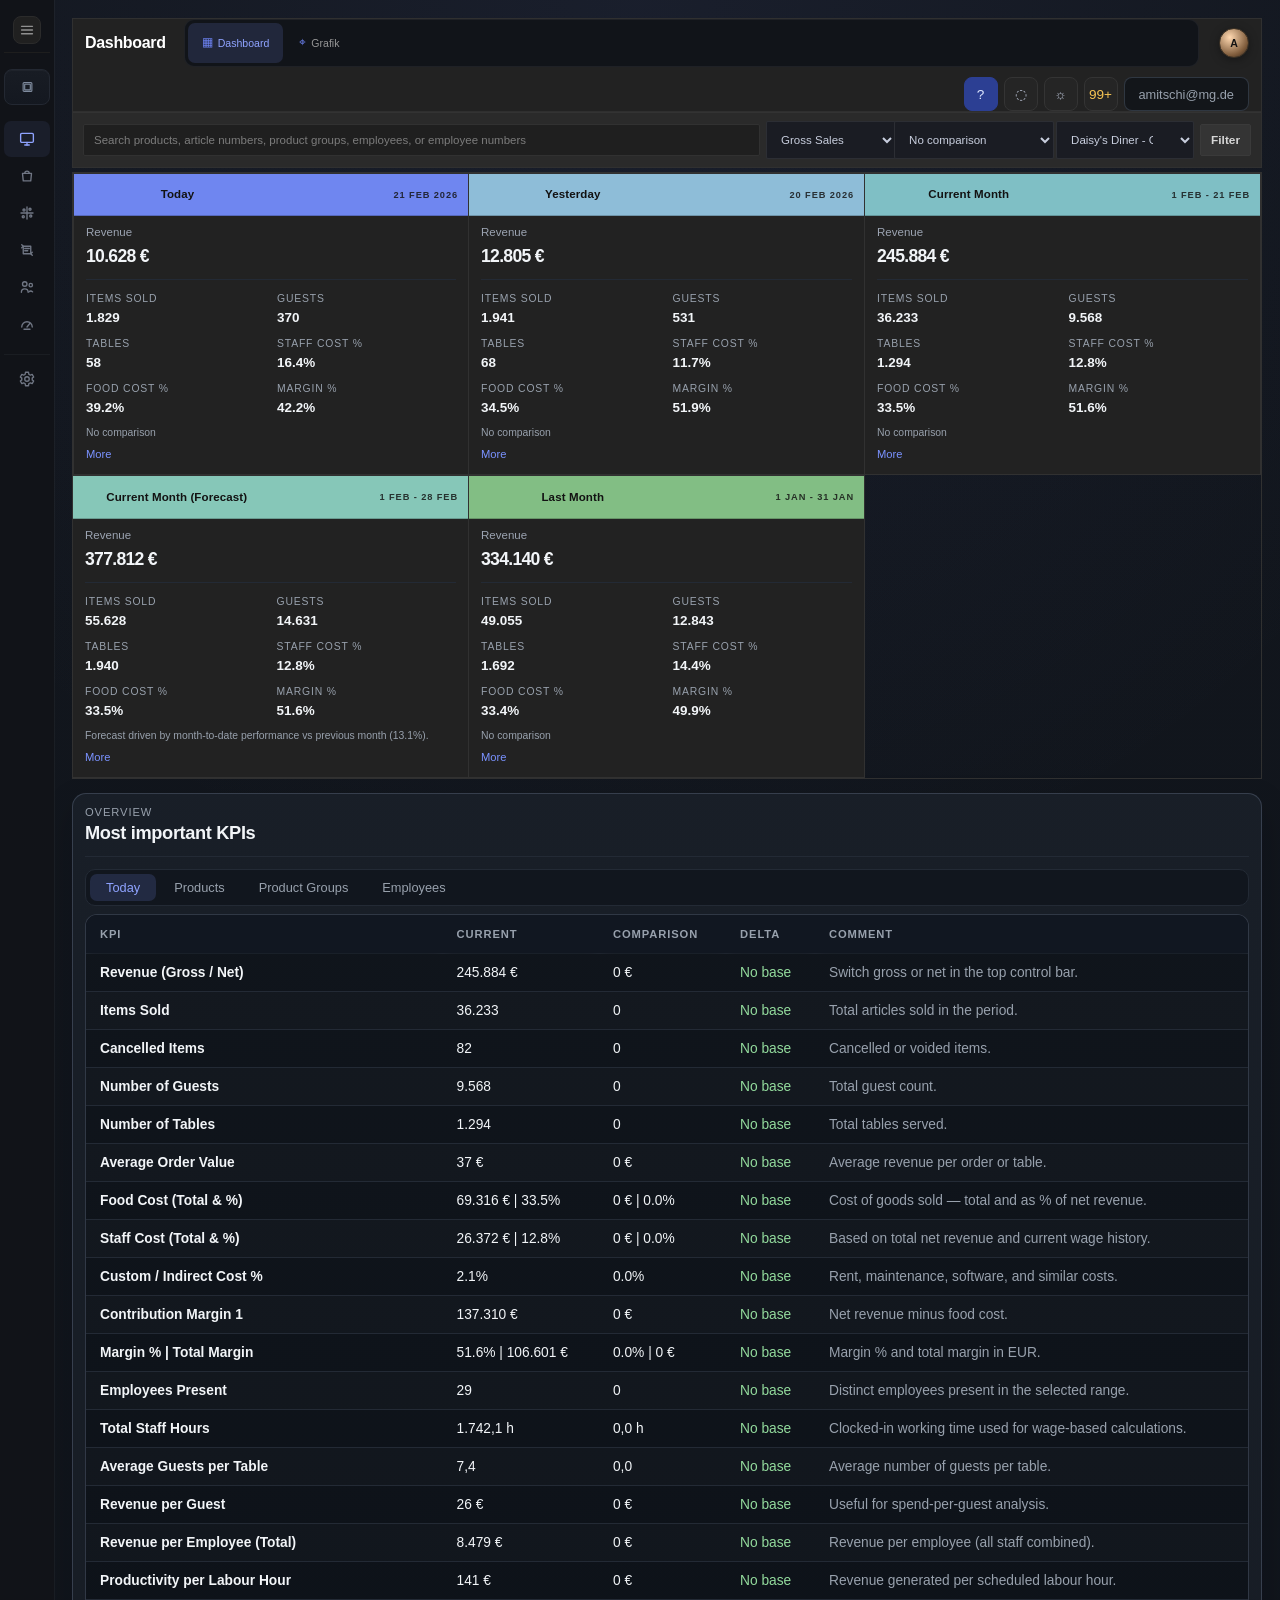
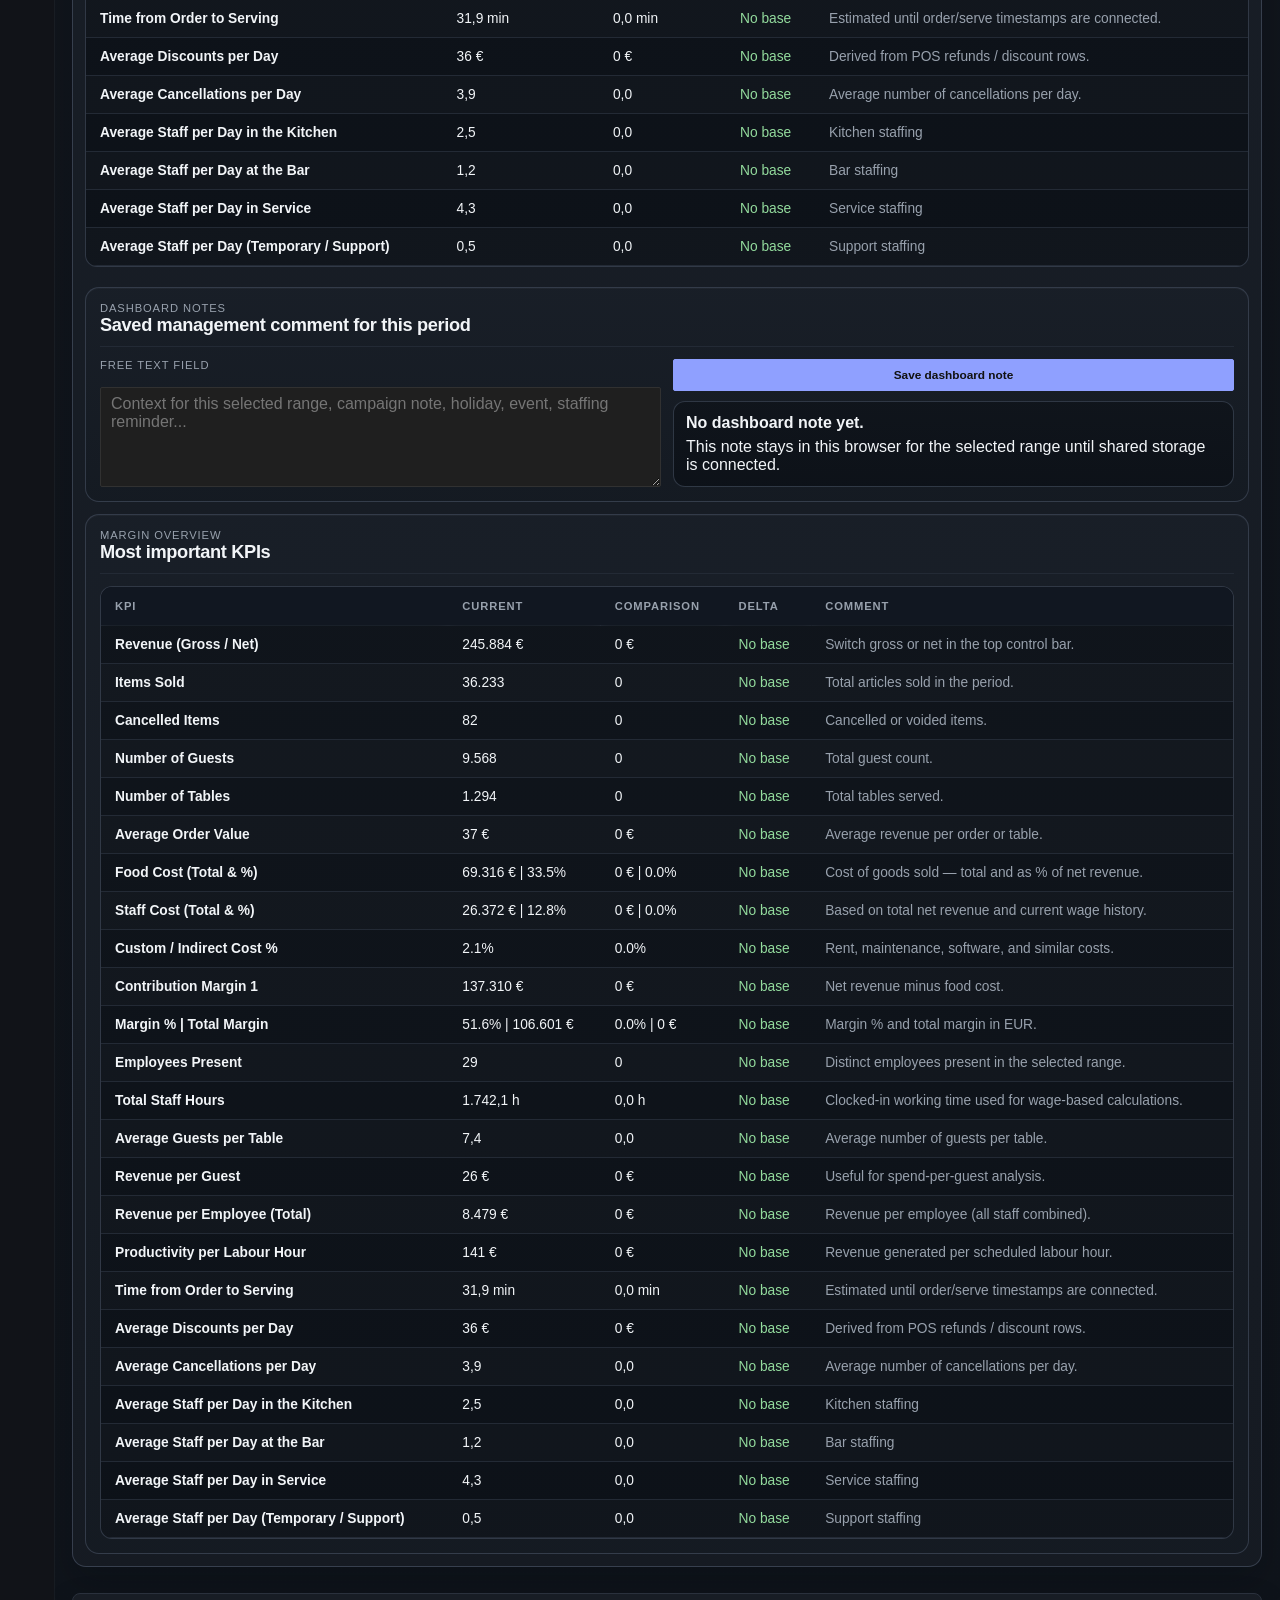
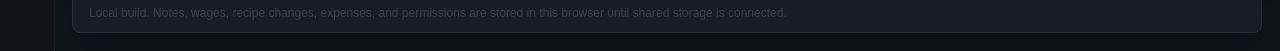
==== commit 1ab3dd6b: "Replace sidebar glyphs with SVG icons" ====
--- a/index.html
+++ b/index.html
@@ -42,75 +42,165 @@
         </div>
 
         <div class="sidebar-group">
-          <label class="sidebar-section-toggle sidebar-restaurant-toggle">
-            <span class="sidebar-section-icon">▣</span>
+          <button class="sidebar-section-toggle sidebar-restaurant-toggle" type="button" id="sidebar-restaurant-toggle">
+            <span class="sidebar-section-icon" aria-hidden="true">
+              <svg viewBox="0 0 24 24">
+                <rect x="5" y="5" width="14" height="14" rx="1.5"></rect>
+                <rect x="7.5" y="7.5" width="9" height="9" rx="0.5"></rect>
+              </svg>
+            </span>
             <span class="sidebar-restaurant-copy">
               <span class="sidebar-section-text">Restaurant</span>
               <span class="sidebar-restaurant-current" id="sidebar-restaurant-current">Daisy's Diner - Oyten</span>
             </span>
-            <select id="sidebar-restaurant-select" class="sidebar-restaurant-native" aria-label="Restaurant"></select>
             <span class="sidebar-section-caret">⌄</span>
-          </label>
+          </button>
+          <div class="sidebar-sub-nav sidebar-restaurant-options" id="sidebar-restaurant-options"></div>
           <nav class="sidebar-nav" aria-label="Primary">
 
             <button class="sidebar-link sidebar-link--has-sub" data-page="dashboard" id="sidebar-dashboard-toggle">
-              <span class="sidebar-link-icon">□</span>
+              <span class="sidebar-link-icon" aria-hidden="true">
+                <svg viewBox="0 0 24 24">
+                  <rect x="3.5" y="4.5" width="17" height="12" rx="1.5"></rect>
+                  <path d="M9 20h6"></path>
+                  <path d="M12 16.5V20"></path>
+                </svg>
+              </span>
               <span>Dashboard</span>
               <span class="sidebar-link-caret">›</span>
             </button>
             <div class="sidebar-sub-nav sidebar-sub-open" id="sidebar-dashboard-sub">
               <button class="sidebar-sub-link" data-page="dashboard">
-                <span class="sidebar-link-icon">▦</span>
+                <span class="sidebar-link-icon" aria-hidden="true">
+                  <svg viewBox="0 0 24 24">
+                    <rect x="4" y="4" width="6" height="6" rx="0.75"></rect>
+                    <rect x="14" y="4" width="6" height="6" rx="0.75"></rect>
+                    <rect x="4" y="14" width="6" height="6" rx="0.75"></rect>
+                    <rect x="14" y="14" width="6" height="6" rx="0.75"></rect>
+                  </svg>
+                </span>
                 <span>Tiles</span>
               </button>
               <button class="sidebar-sub-link" data-page="heatmap">
-                <span class="sidebar-link-icon">⌖</span>
-                <span>Charts</span>
+                <span class="sidebar-link-icon" aria-hidden="true">
+                  <svg viewBox="0 0 24 24">
+                    <path d="M4 17l5-5 4 3 7-8"></path>
+                    <path d="M15 7h5v5"></path>
+                  </svg>
+                </span>
+                <span>Grafik</span>
               </button>
               <button class="sidebar-sub-link" data-page="costs">
-                <span class="sidebar-link-icon">≡</span>
+                <span class="sidebar-link-icon" aria-hidden="true">
+                  <svg viewBox="0 0 24 24">
+                    <path d="M5 7h14"></path>
+                    <path d="M5 12h14"></path>
+                    <path d="M5 17h14"></path>
+                  </svg>
+                </span>
                 <span>P&amp;L</span>
               </button>
               <button class="sidebar-sub-link" data-page="trends">
-                <span class="sidebar-link-icon">⤴</span>
+                <span class="sidebar-link-icon" aria-hidden="true">
+                  <svg viewBox="0 0 24 24">
+                    <path d="M5 19L19 5"></path>
+                    <path d="M13 5h6v6"></path>
+                    <path d="M19 19L5 5"></path>
+                    <path d="M5 11V5h6"></path>
+                  </svg>
+                </span>
                 <span>Trends</span>
               </button>
             </div>
 
             <button class="sidebar-link sidebar-link--has-sub" id="sidebar-food-toggle">
-              <span class="sidebar-link-icon">◫</span>
+              <span class="sidebar-link-icon" aria-hidden="true">
+                <svg viewBox="0 0 24 24">
+                  <path d="M6 8.5h12l-1 10H7L6 8.5Z"></path>
+                  <path d="M9 8.5a3 3 0 0 1 6 0"></path>
+                </svg>
+              </span>
               <span>Food</span>
               <span class="sidebar-link-caret">›</span>
             </button>
             <div class="sidebar-sub-nav sidebar-sub-open" id="sidebar-food-sub">
               <button class="sidebar-sub-link" data-page="explorer" data-mode="products">
-                <span class="sidebar-link-icon">◫</span>
+                <span class="sidebar-link-icon" aria-hidden="true">
+                  <svg viewBox="0 0 24 24">
+                    <path d="M4 8l8-4 8 4-8 4-8-4Z"></path>
+                    <path d="M4 8v8l8 4 8-4V8"></path>
+                    <path d="M12 12v8"></path>
+                  </svg>
+                </span>
                 <span>Products</span>
               </button>
               <button class="sidebar-sub-link" data-page="recipes">
-                <span class="sidebar-link-icon">≣</span>
+                <span class="sidebar-link-icon" aria-hidden="true">
+                  <svg viewBox="0 0 24 24">
+                    <path d="M7 4h10a2 2 0 0 1 2 2v14H7a2 2 0 0 1-2-2V6a2 2 0 0 1 2-2Z"></path>
+                    <path d="M8 8h7"></path>
+                    <path d="M8 12h8"></path>
+                    <path d="M8 16h5"></path>
+                  </svg>
+                </span>
                 <span>Recipes</span>
               </button>
               <button class="sidebar-sub-link" data-page="purchasing">
-                <span class="sidebar-link-icon">◩</span>
+                <span class="sidebar-link-icon" aria-hidden="true">
+                  <svg viewBox="0 0 24 24">
+                    <path d="M4 6h2l2 10h9l2-7H8"></path>
+                    <circle cx="10" cy="20" r="1.25"></circle>
+                    <circle cx="17" cy="20" r="1.25"></circle>
+                  </svg>
+                </span>
                 <span>Purchasing</span>
               </button>
             </div>
 
             <button class="sidebar-link" data-page="matrix">
-              <span class="sidebar-link-icon">◎</span>
+              <span class="sidebar-link-icon" aria-hidden="true">
+                <svg viewBox="0 0 24 24">
+                  <path d="M12 4v16"></path>
+                  <path d="M4 12h16"></path>
+                  <circle cx="8" cy="8" r="1.4"></circle>
+                  <circle cx="16" cy="7" r="1.4"></circle>
+                  <circle cx="17" cy="16" r="1.4"></circle>
+                  <circle cx="7" cy="17" r="1.4"></circle>
+                </svg>
+              </span>
               <span>Product Matrix</span>
             </button>
             <button class="sidebar-link" data-page="transactions">
-              <span class="sidebar-link-icon">↺</span>
+              <span class="sidebar-link-icon" aria-hidden="true">
+                <svg viewBox="0 0 24 24">
+                  <path d="M7 7h10v10H7z"></path>
+                  <path d="M9 10h6"></path>
+                  <path d="M9 13h4"></path>
+                  <path d="M5 5l2 2-2 2"></path>
+                  <path d="M19 19l-2-2 2-2"></path>
+                </svg>
+              </span>
               <span>POS Transactions</span>
             </button>
             <button class="sidebar-link" data-page="employees">
-              <span class="sidebar-link-icon">◧</span>
+              <span class="sidebar-link-icon" aria-hidden="true">
+                <svg viewBox="0 0 24 24">
+                  <circle cx="9" cy="8" r="3"></circle>
+                  <path d="M4.5 19a4.5 4.5 0 0 1 9 0"></path>
+                  <circle cx="17" cy="9.5" r="2.25"></circle>
+                  <path d="M14.5 18.5a3.6 3.6 0 0 1 5 0"></path>
+                </svg>
+              </span>
               <span>Employees</span>
             </button>
             <button class="sidebar-link" data-page="auslastung">
-              <span class="sidebar-link-icon">◌</span>
+              <span class="sidebar-link-icon" aria-hidden="true">
+                <svg viewBox="0 0 24 24">
+                  <path d="M5 16a7 7 0 1 1 14 0"></path>
+                  <path d="M12 16l4-5"></path>
+                  <path d="M8 19h8"></path>
+                </svg>
+              </span>
               <span>Utilization</span>
             </button>
           </nav>
@@ -127,7 +217,12 @@
 
         <div class="sidebar-footer-nav">
           <button class="sidebar-link sidebar-link-settings" data-page="settings">
-            <span class="sidebar-link-icon">⚙</span>
+            <span class="sidebar-link-icon" aria-hidden="true">
+              <svg viewBox="0 0 24 24">
+                <circle cx="12" cy="12" r="3"></circle>
+                <path d="M19 12a7 7 0 0 0-.1-1.2l2-1.5-2-3.4-2.4 1a7.4 7.4 0 0 0-2-1.1L14 3h-4l-.5 2.8a7.4 7.4 0 0 0-2 1.1l-2.4-1-2 3.4 2 1.5A7 7 0 0 0 5 12c0 .4 0 .8.1 1.2l-2 1.5 2 3.4 2.4-1a7.4 7.4 0 0 0 2 1.1L10 21h4l.5-2.8a7.4 7.4 0 0 0 2-1.1l2.4 1 2-3.4-2-1.5c.1-.4.1-.8.1-1.2Z"></path>
+              </svg>
+            </span>
             <span>Settings</span>
           </button>
         </div>
--- a/styles.css
+++ b/styles.css
@@ -1837,16 +1837,6 @@
   flex: 1 1 auto;
 }
 
-.sidebar-restaurant-native {
-  position: absolute;
-  inset: 0;
-  width: 100%;
-  height: 100%;
-  opacity: 0;
-  cursor: pointer;
-  z-index: 2;
-}
-
 .sidebar-restaurant-current {
   display: block;
   margin: 0;
@@ -1876,6 +1866,26 @@
 .sidebar-restaurant-toggle .sidebar-restaurant-copy {
   position: relative;
   z-index: 1;
+}
+
+.sidebar-restaurant-options {
+  margin: -2px 0 6px;
+  border-radius: 0 0 8px 8px;
+}
+
+.sidebar-restaurant-options.sidebar-sub-open {
+  max-height: 120px;
+  border-bottom-color: #232832;
+}
+
+.sidebar-restaurant-option {
+  padding-left: 30px;
+  background: #10141b;
+}
+
+.sidebar-restaurant-option.active {
+  color: #f0f3ff;
+  background: rgba(127, 149, 255, 0.16);
 }
 
 .sidebar-link {
@@ -1920,12 +1930,30 @@
   transition: opacity 150ms ease;
 }
 
+.sidebar-link-icon svg,
+.sidebar-section-icon svg {
+  width: 15px;
+  height: 15px;
+  display: block;
+  fill: none;
+  stroke: currentColor;
+  stroke-width: 1.8;
+  stroke-linecap: round;
+  stroke-linejoin: round;
+}
+
 .sidebar-link:hover .sidebar-link-icon,
 .sidebar-link.active .sidebar-link-icon {
   opacity: 1;
 }
 
 .sidebar-section-icon {
+  display: inline-flex;
+  align-items: center;
+  justify-content: center;
+  width: 15px;
+  height: 15px;
+  flex: 0 0 15px;
   color: #434858;
   font-size: 0.68rem;
 }
@@ -2826,6 +2854,12 @@
   width: 20px;
   height: 20px;
   font-size: 0.9rem;
+}
+
+body.sidebar-collapsed .sidebar-link-icon svg,
+body.sidebar-collapsed .sidebar-section-icon svg {
+  width: 18px;
+  height: 18px;
 }
 
 /* ─── Sidebar brand ───────────────────────────────────────────────────── */
@@ -3590,6 +3624,12 @@
   font-size: 0.75rem;
 }
 
+body.sidebar-collapsed:not(.sidebar-pinned) .sidebar:hover .sidebar-link-icon svg,
+body.sidebar-collapsed:not(.sidebar-pinned) .sidebar:hover .sidebar-section-icon svg {
+  width: 15px;
+  height: 15px;
+}
+
 @media (max-width: 960px) {
   body.sidebar-collapsed .app-shell,
   body.sidebar-pinned .app-shell {
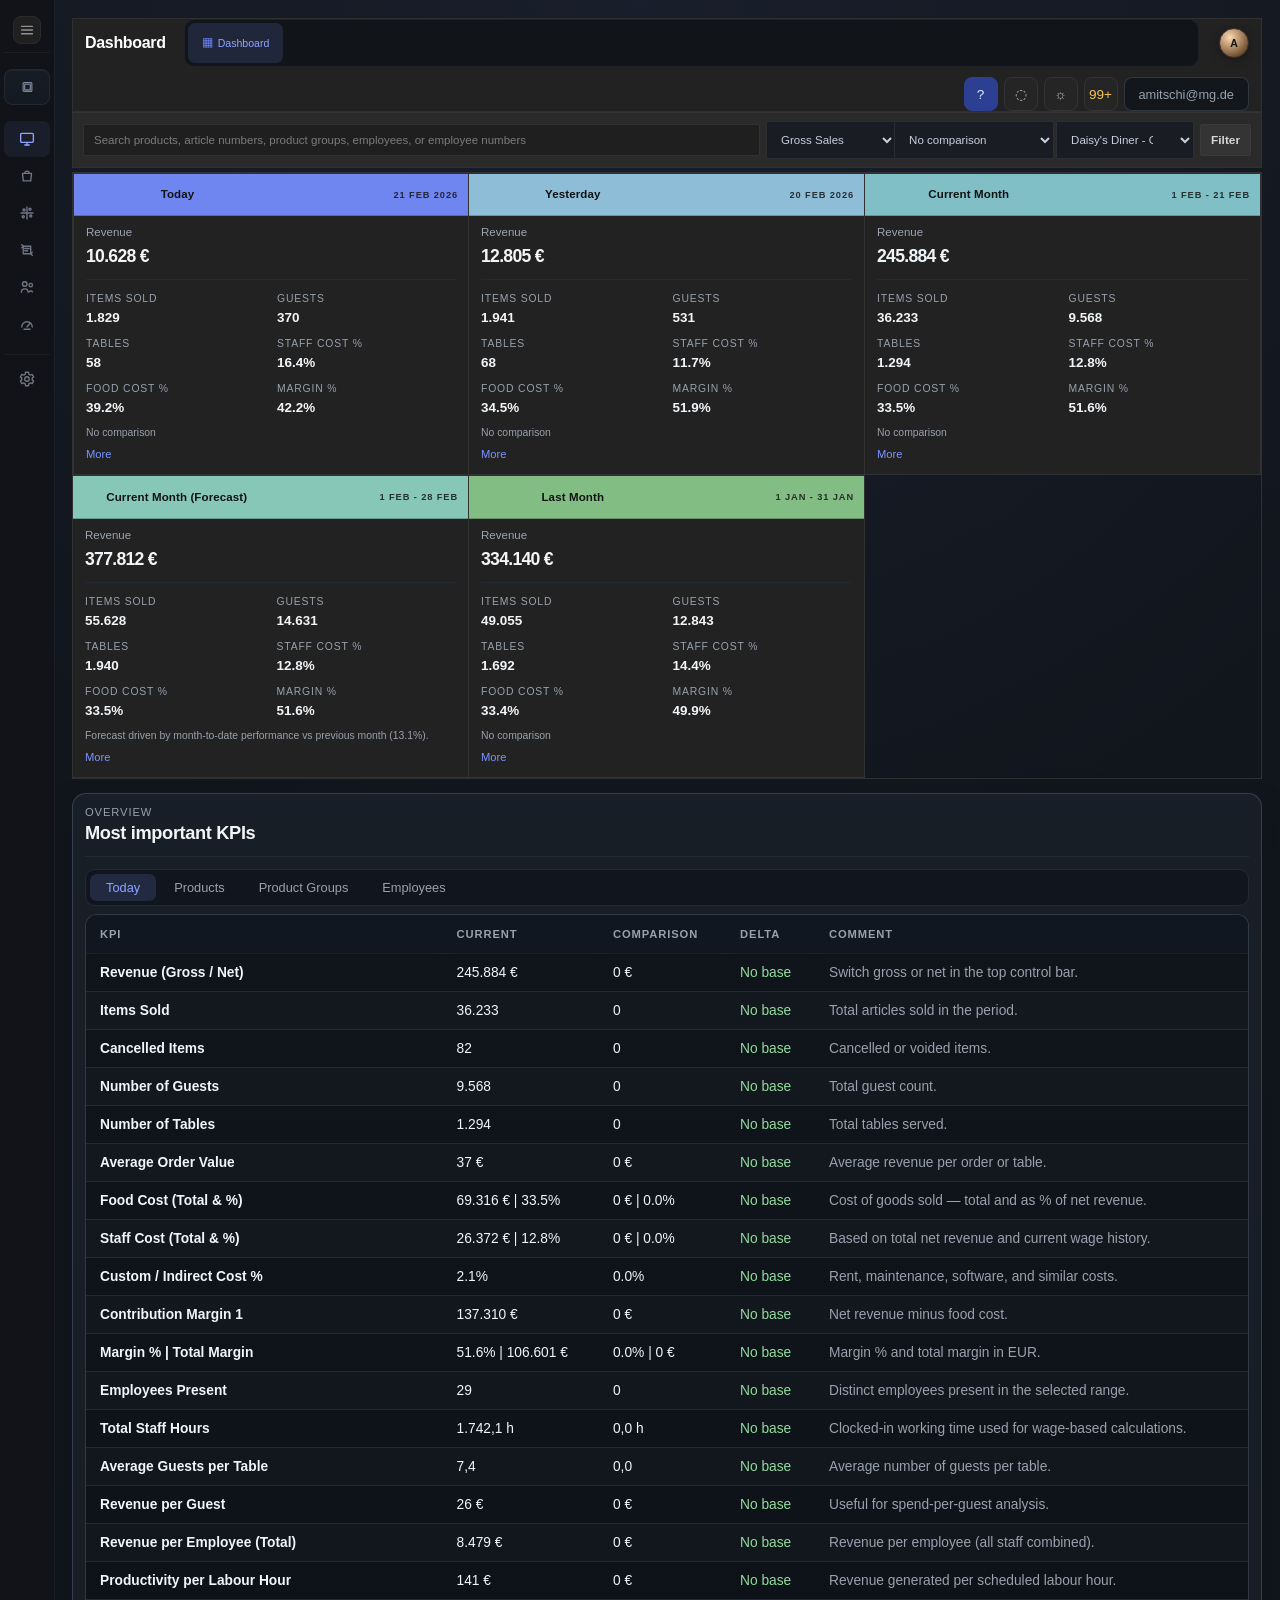
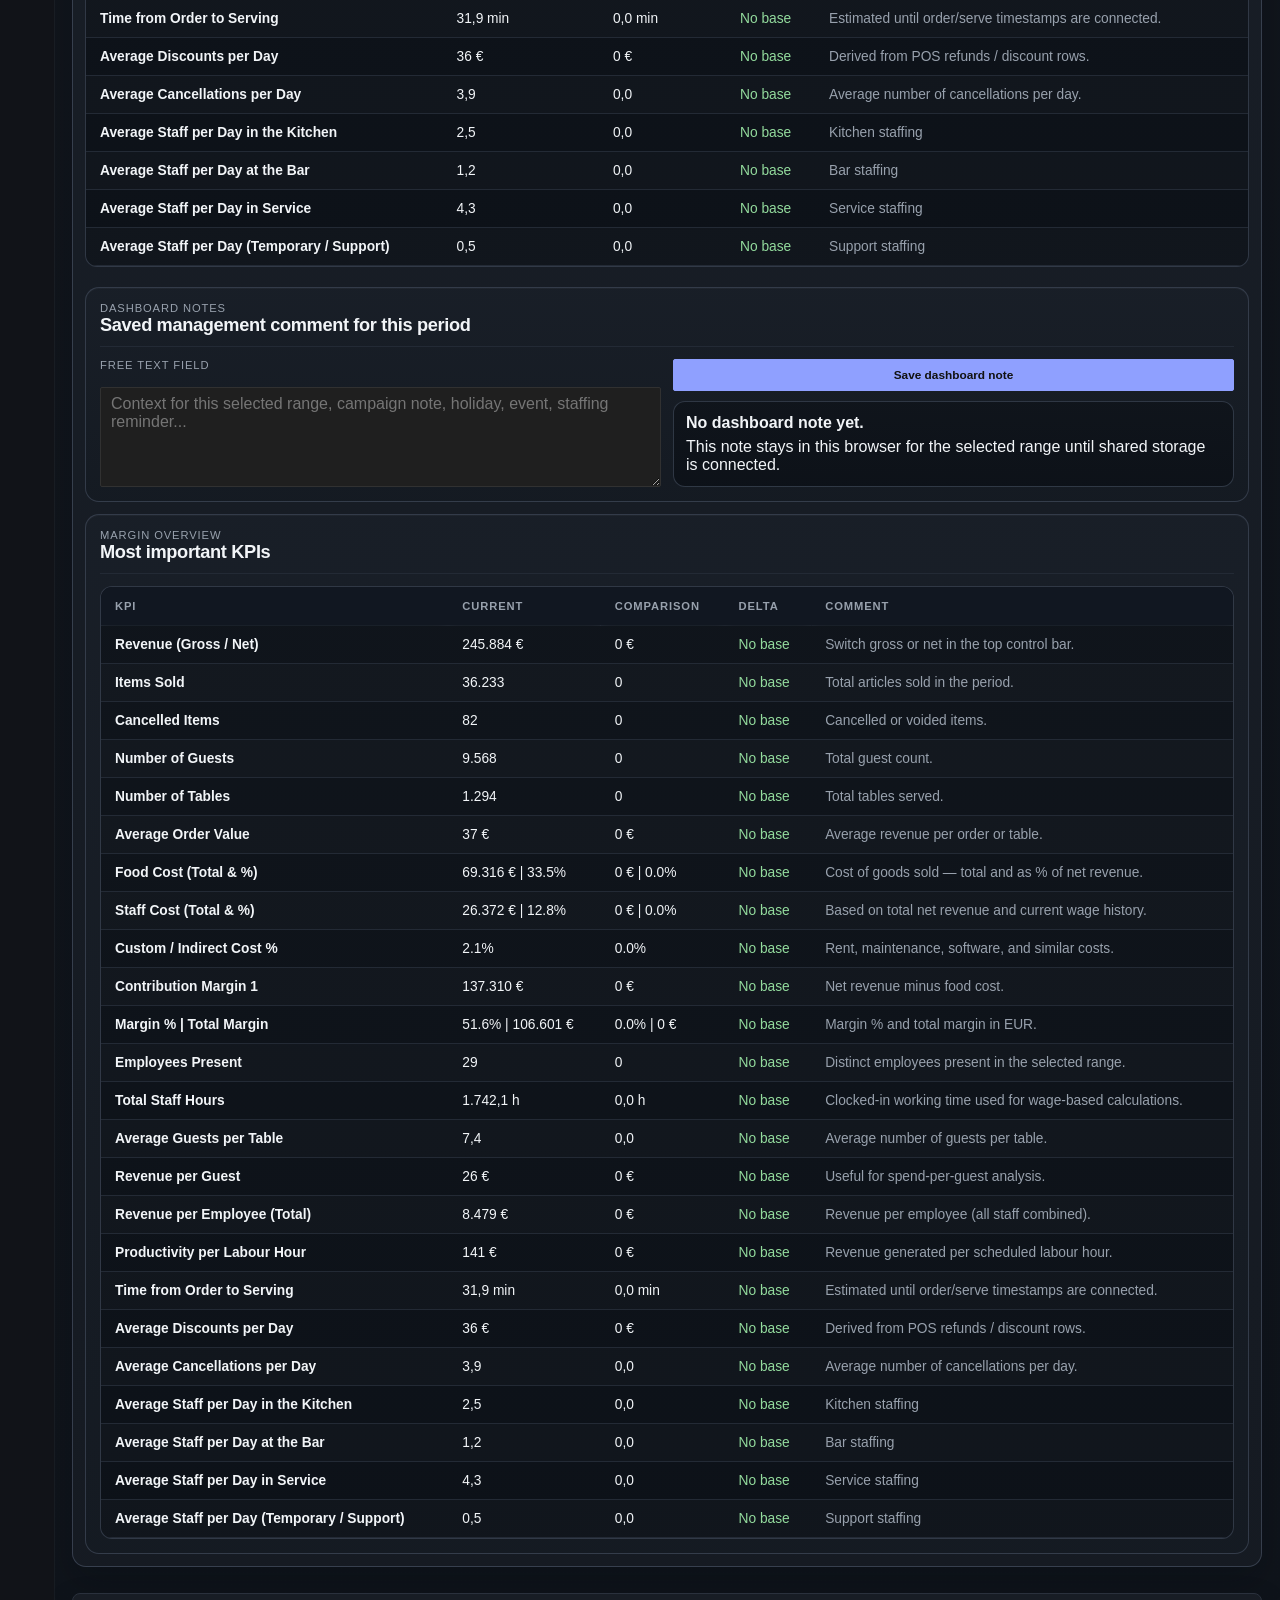
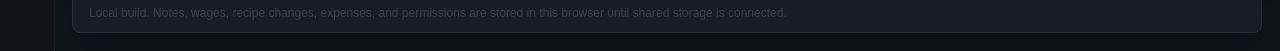
==== commit c1d324a6: "Refine sidebar trends icons and remove dashboard Grafik tab" ====
--- a/index.html
+++ b/index.html
@@ -103,10 +103,10 @@
               <button class="sidebar-sub-link" data-page="trends">
                 <span class="sidebar-link-icon" aria-hidden="true">
                   <svg viewBox="0 0 24 24">
-                    <path d="M5 19L19 5"></path>
-                    <path d="M13 5h6v6"></path>
-                    <path d="M19 19L5 5"></path>
-                    <path d="M5 11V5h6"></path>
+                    <path d="M5 18L18 5"></path>
+                    <path d="M12.5 5H18v5.5"></path>
+                    <path d="M5 6l13 13"></path>
+                    <path d="M18 13.5V19h-5.5"></path>
                   </svg>
                 </span>
                 <span>Trends</span>
@@ -244,13 +244,9 @@
                   <span class="dashboard-tab-icon">▦</span>
                   <span>Dashboard</span>
                 </button>
-<button class="dashboard-tab" data-dashboard-page="costs" hidden>
+              <button class="dashboard-tab" data-dashboard-page="costs" hidden>
                   <span class="dashboard-tab-icon">≡</span>
                   <span>P&amp;L</span>
-                </button>
-                <button class="dashboard-tab" data-dashboard-page="heatmap">
-                  <span class="dashboard-tab-icon">⌖</span>
-                  <span>Grafik</span>
                 </button>
                 <button class="dashboard-tab" data-dashboard-page="trends" hidden>
                   <span class="dashboard-tab-icon">⤴</span>
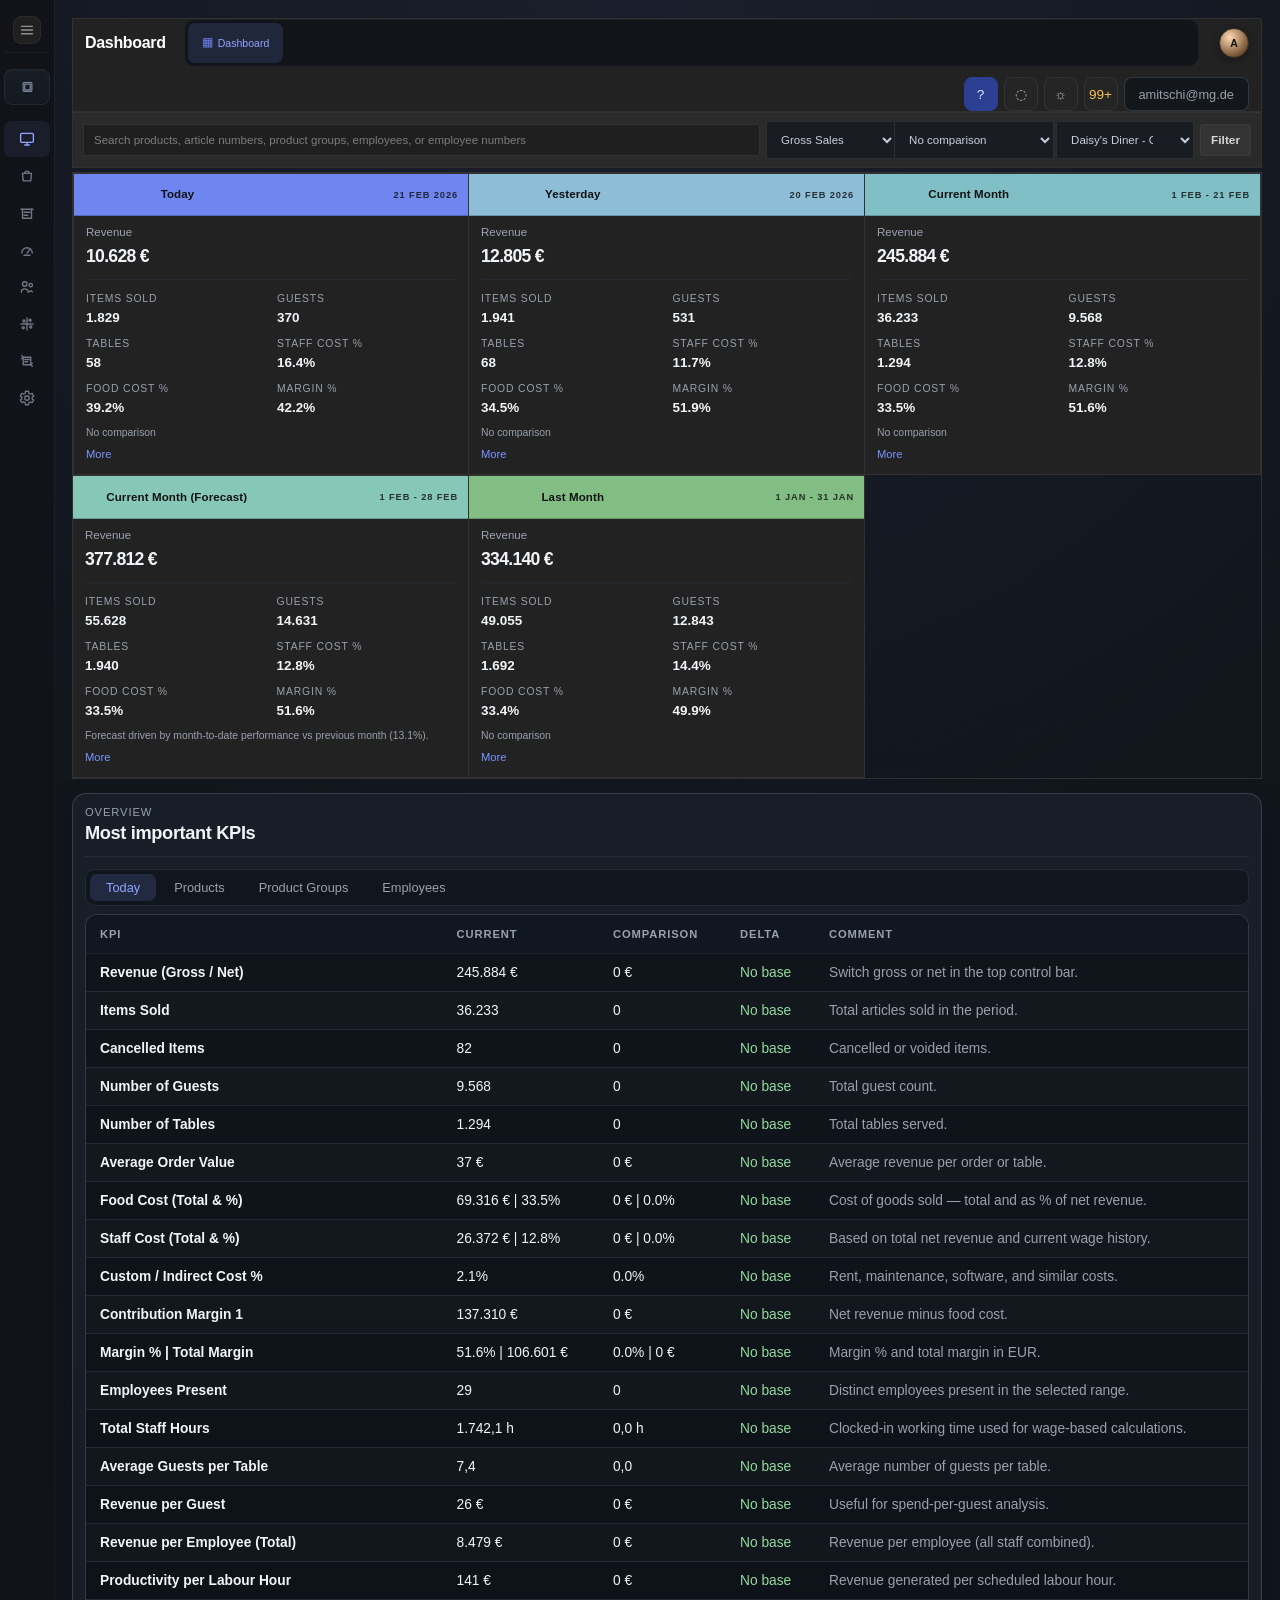
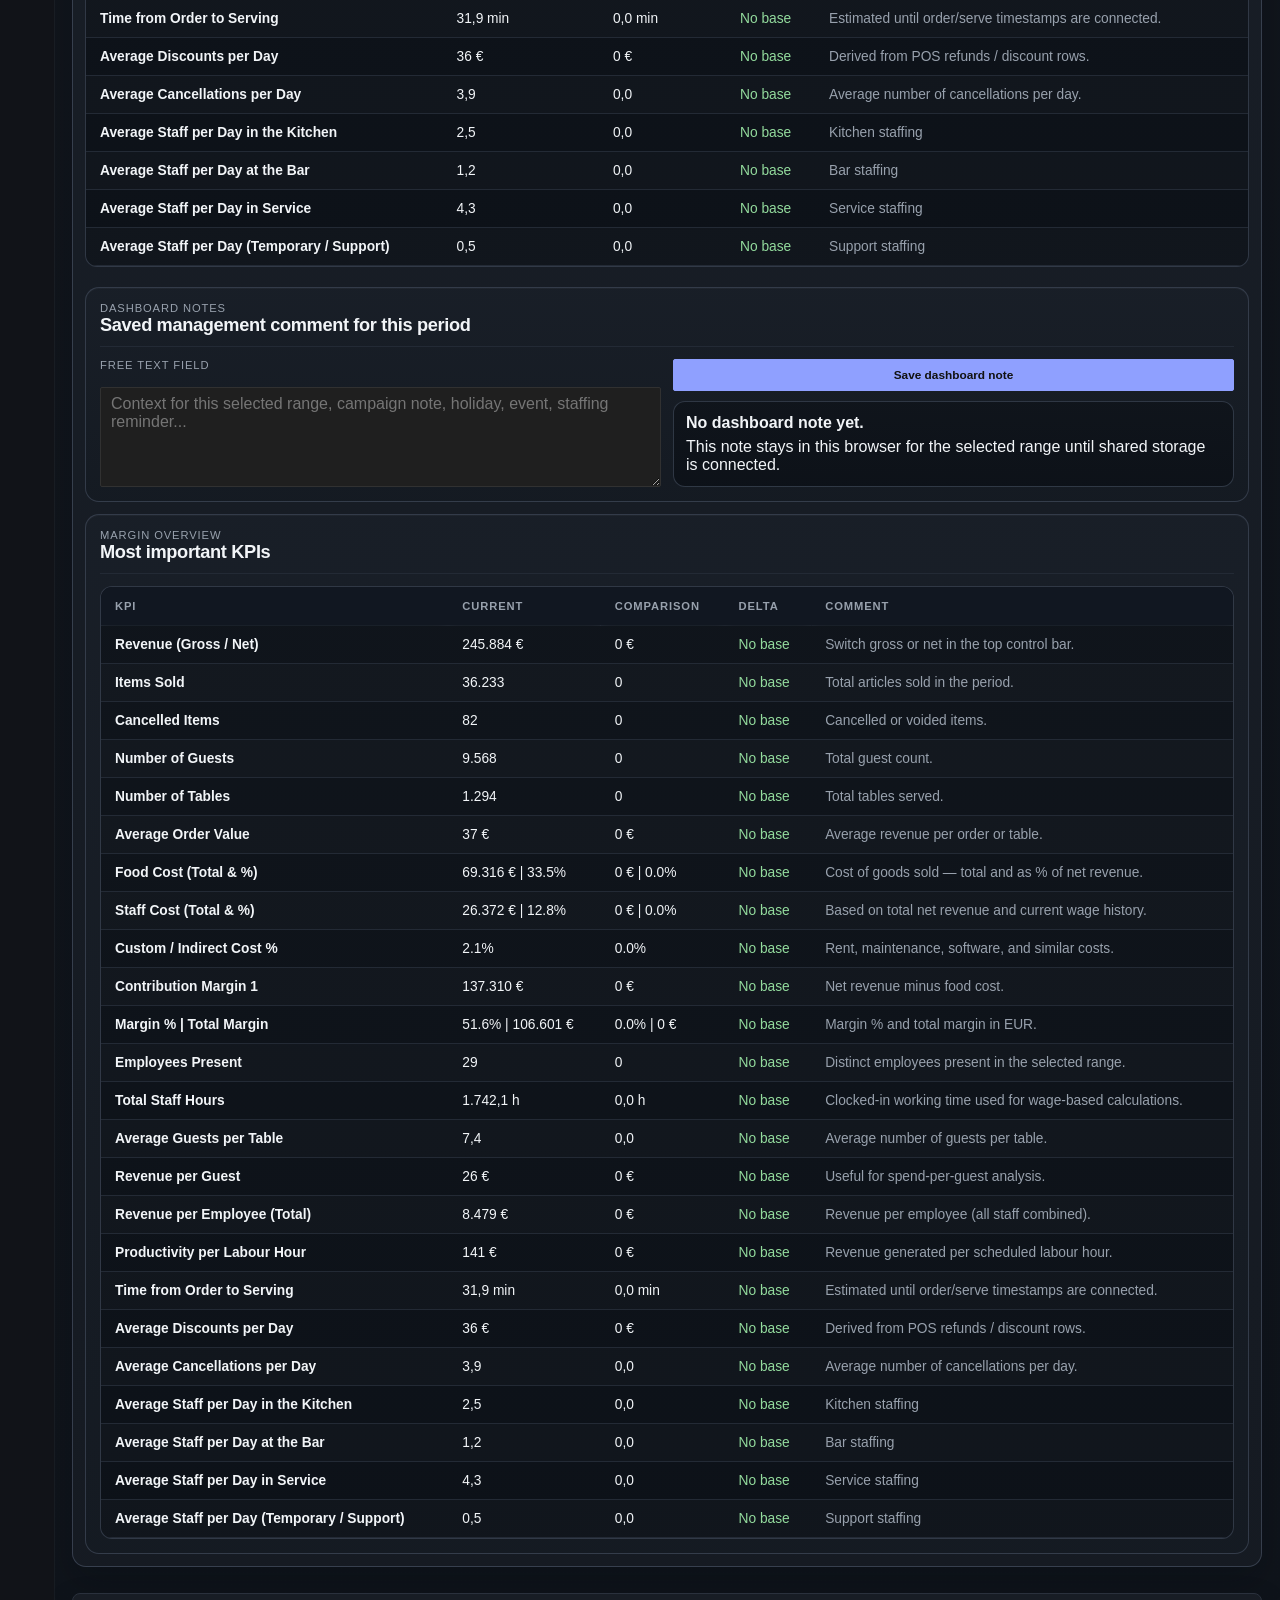
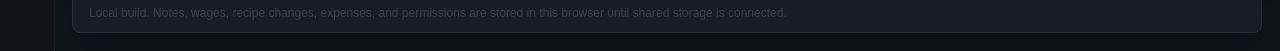
==== commit e20c12f9: "Reorganize sidebar navigation and add consumption page" ====
--- a/index.html
+++ b/index.html
@@ -134,6 +134,27 @@
                 </span>
                 <span>Products</span>
               </button>
+              <button class="sidebar-sub-link" data-page="consumption">
+                <span class="sidebar-link-icon" aria-hidden="true">
+                  <svg viewBox="0 0 24 24">
+                    <path d="M7 4v8a5 5 0 0 0 10 0V4"></path>
+                    <path d="M7 9h10"></path>
+                    <path d="M12 17v3"></path>
+                    <path d="M9 20h6"></path>
+                  </svg>
+                </span>
+                <span>Consumption</span>
+              </button>
+              <button class="sidebar-sub-link" data-page="purchasing">
+                <span class="sidebar-link-icon" aria-hidden="true">
+                  <svg viewBox="0 0 24 24">
+                    <path d="M4 6h2l2 10h9l2-7H8"></path>
+                    <circle cx="10" cy="20" r="1.25"></circle>
+                    <circle cx="17" cy="20" r="1.25"></circle>
+                  </svg>
+                </span>
+                <span>Purchasing</span>
+              </button>
               <button class="sidebar-sub-link" data-page="recipes">
                 <span class="sidebar-link-icon" aria-hidden="true">
                   <svg viewBox="0 0 24 24">
@@ -145,18 +166,54 @@
                 </span>
                 <span>Recipes</span>
               </button>
-              <button class="sidebar-sub-link" data-page="purchasing">
+            </div>
+
+            <button class="sidebar-link sidebar-link--has-sub" id="sidebar-expenses-toggle">
+              <span class="sidebar-link-icon" aria-hidden="true">
+                <svg viewBox="0 0 24 24">
+                  <path d="M4 7h16"></path>
+                  <path d="M6 7v12h12V7"></path>
+                  <path d="M8 11h8"></path>
+                  <path d="M8 15h5"></path>
+                </svg>
+              </span>
+              <span>Expenses</span>
+              <span class="sidebar-link-caret">›</span>
+            </button>
+            <div class="sidebar-sub-nav sidebar-sub-open" id="sidebar-expenses-sub">
+              <button class="sidebar-sub-link" data-page="costs">
                 <span class="sidebar-link-icon" aria-hidden="true">
                   <svg viewBox="0 0 24 24">
-                    <path d="M4 6h2l2 10h9l2-7H8"></path>
-                    <circle cx="10" cy="20" r="1.25"></circle>
-                    <circle cx="17" cy="20" r="1.25"></circle>
+                    <path d="M5 7h14"></path>
+                    <path d="M5 12h14"></path>
+                    <path d="M5 17h14"></path>
                   </svg>
                 </span>
-                <span>Purchasing</span>
-              </button>
-            </div>
-
+                <span>Indirect Expenses</span>
+              </button>
+            </div>
+
+            <button class="sidebar-link" data-page="auslastung">
+              <span class="sidebar-link-icon" aria-hidden="true">
+                <svg viewBox="0 0 24 24">
+                  <path d="M5 16a7 7 0 1 1 14 0"></path>
+                  <path d="M12 16l4-5"></path>
+                  <path d="M8 19h8"></path>
+                </svg>
+              </span>
+              <span>Utilization</span>
+            </button>
+            <button class="sidebar-link" data-page="employees">
+              <span class="sidebar-link-icon" aria-hidden="true">
+                <svg viewBox="0 0 24 24">
+                  <circle cx="9" cy="8" r="3"></circle>
+                  <path d="M4.5 19a4.5 4.5 0 0 1 9 0"></path>
+                  <circle cx="17" cy="9.5" r="2.25"></circle>
+                  <path d="M14.5 18.5a3.6 3.6 0 0 1 5 0"></path>
+                </svg>
+              </span>
+              <span>Employees</span>
+            </button>
             <button class="sidebar-link" data-page="matrix">
               <span class="sidebar-link-icon" aria-hidden="true">
                 <svg viewBox="0 0 24 24">
@@ -180,28 +237,16 @@
                   <path d="M19 19l-2-2 2-2"></path>
                 </svg>
               </span>
-              <span>POS Transactions</span>
+              <span>Bookings</span>
             </button>
-            <button class="sidebar-link" data-page="employees">
+            <button class="sidebar-link sidebar-link-settings" data-page="settings">
               <span class="sidebar-link-icon" aria-hidden="true">
                 <svg viewBox="0 0 24 24">
-                  <circle cx="9" cy="8" r="3"></circle>
-                  <path d="M4.5 19a4.5 4.5 0 0 1 9 0"></path>
-                  <circle cx="17" cy="9.5" r="2.25"></circle>
-                  <path d="M14.5 18.5a3.6 3.6 0 0 1 5 0"></path>
+                  <circle cx="12" cy="12" r="3"></circle>
+                  <path d="M19 12a7 7 0 0 0-.1-1.2l2-1.5-2-3.4-2.4 1a7.4 7.4 0 0 0-2-1.1L14 3h-4l-.5 2.8a7.4 7.4 0 0 0-2 1.1l-2.4-1-2 3.4 2 1.5A7 7 0 0 0 5 12c0 .4 0 .8.1 1.2l-2 1.5 2 3.4 2.4-1a7.4 7.4 0 0 0 2 1.1L10 21h4l.5-2.8a7.4 7.4 0 0 0 2-1.1l2.4 1 2-3.4-2-1.5c.1-.4.1-.8.1-1.2Z"></path>
                 </svg>
               </span>
-              <span>Employees</span>
-            </button>
-            <button class="sidebar-link" data-page="auslastung">
-              <span class="sidebar-link-icon" aria-hidden="true">
-                <svg viewBox="0 0 24 24">
-                  <path d="M5 16a7 7 0 1 1 14 0"></path>
-                  <path d="M12 16l4-5"></path>
-                  <path d="M8 19h8"></path>
-                </svg>
-              </span>
-              <span>Utilization</span>
+              <span>Settings</span>
             </button>
           </nav>
         </div>
@@ -213,18 +258,6 @@
           </div>
 
           <div class="user-pill">demo@gastroboard</div>
-        </div>
-
-        <div class="sidebar-footer-nav">
-          <button class="sidebar-link sidebar-link-settings" data-page="settings">
-            <span class="sidebar-link-icon" aria-hidden="true">
-              <svg viewBox="0 0 24 24">
-                <circle cx="12" cy="12" r="3"></circle>
-                <path d="M19 12a7 7 0 0 0-.1-1.2l2-1.5-2-3.4-2.4 1a7.4 7.4 0 0 0-2-1.1L14 3h-4l-.5 2.8a7.4 7.4 0 0 0-2 1.1l-2.4-1-2 3.4 2 1.5A7 7 0 0 0 5 12c0 .4 0 .8.1 1.2l-2 1.5 2 3.4 2.4-1a7.4 7.4 0 0 0 2 1.1L10 21h4l.5-2.8a7.4 7.4 0 0 0 2-1.1l2.4 1 2-3.4-2-1.5c.1-.4.1-.8.1-1.2Z"></path>
-              </svg>
-            </span>
-            <span>Settings</span>
-          </button>
         </div>
       </aside>
 
@@ -626,6 +659,25 @@
             </div>
           </section>
 
+          <section class="workspace-view" data-view="consumption">
+            <div class="section-toolbar">
+              <div class="section-title-group">
+                <p class="section-caption">Consumption</p>
+                <h2>Expected vs actual ingredient usage</h2>
+              </div>
+            </div>
+
+            <article class="panel">
+              <div class="panel-header">
+                <div>
+                  <p class="section-caption">Ingredient consumption</p>
+                  <h3>Recipe-based expected usage compared with actual usage</h3>
+                </div>
+              </div>
+              <div id="consumption-page-table" class="table-shell"></div>
+            </article>
+          </section>
+
           <section class="workspace-view" data-view="purchasing">
             <div class="section-toolbar">
               <div class="section-title-group">
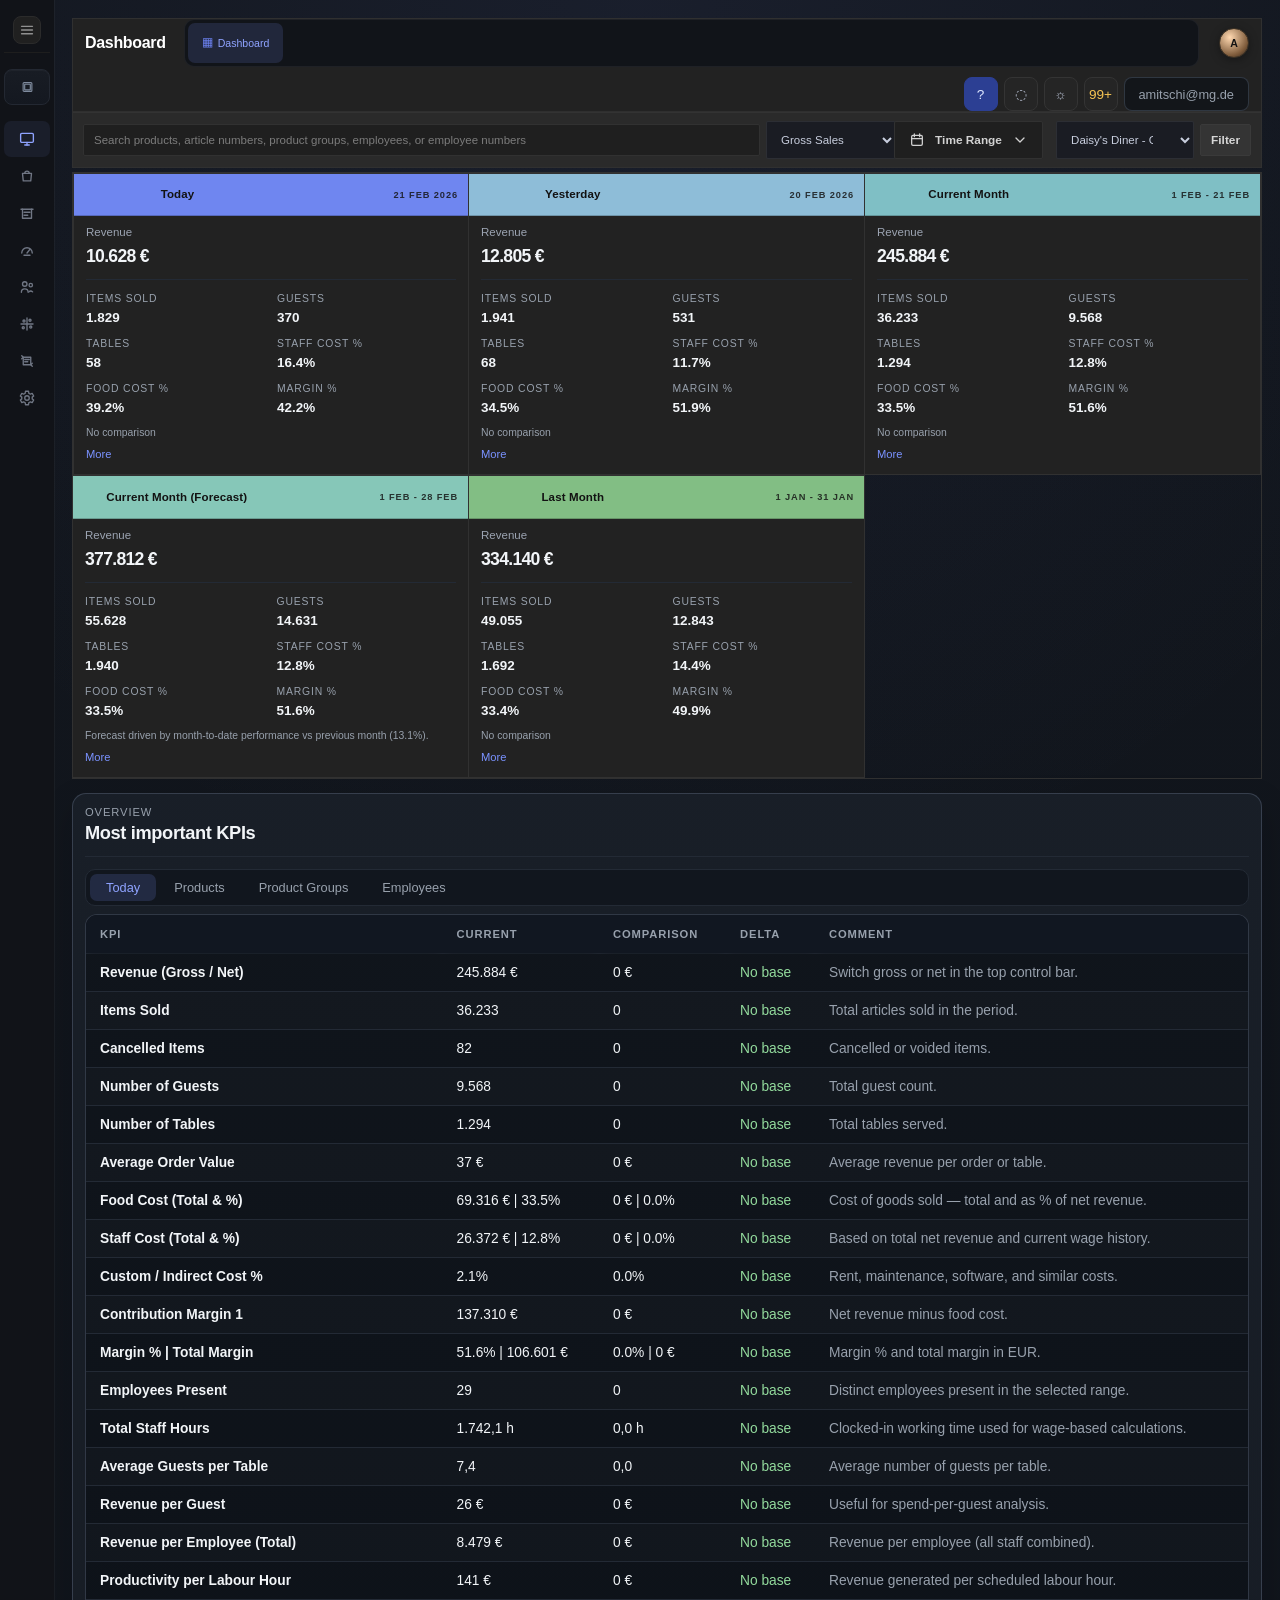
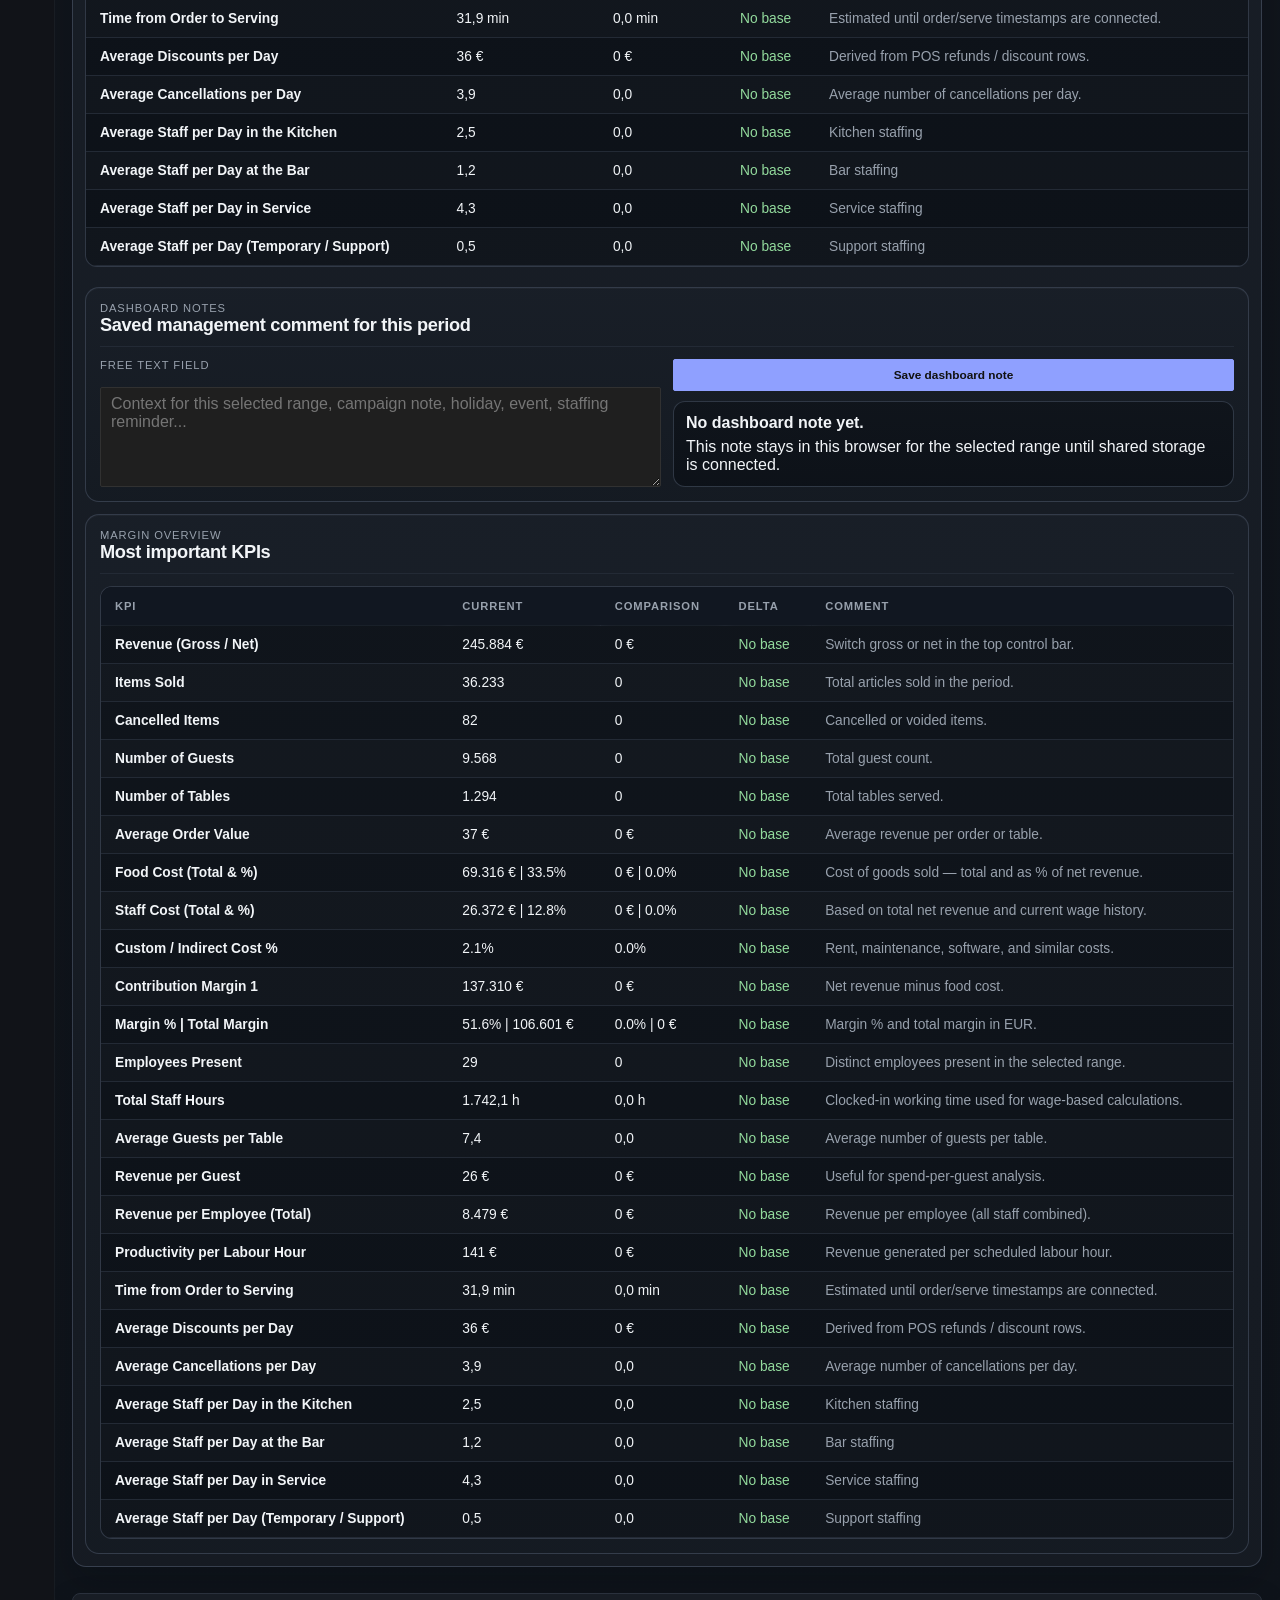
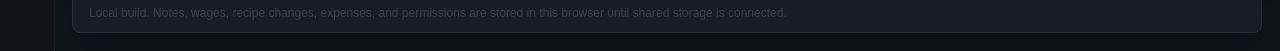
==== commit 5cb75f6a: "Add time range menu presets and comparison options" ====
--- a/index.html
+++ b/index.html
@@ -332,7 +332,23 @@
               </select>
             </label>
 
-            <label class="control-select utility-select utility-select-compare">
+            <div class="time-range-menu-wrap">
+              <button id="time-range-menu-button" class="utility-menu-button" type="button" aria-expanded="false" aria-controls="time-range-menu">
+                <svg viewBox="0 0 24 24" aria-hidden="true">
+                  <rect x="4" y="5" width="16" height="15" rx="2"></rect>
+                  <path d="M8 3v4"></path>
+                  <path d="M16 3v4"></path>
+                  <path d="M4 10h16"></path>
+                </svg>
+                <span id="time-range-button-label">Time Range</span>
+                <svg class="utility-menu-caret" viewBox="0 0 24 24" aria-hidden="true">
+                  <path d="M6 15l6-6 6 6"></path>
+                </svg>
+              </button>
+              <div id="time-range-menu" class="time-range-menu" role="menu"></div>
+            </div>
+
+            <label class="control-select utility-select utility-select-compare visually-hidden">
               <span class="visually-hidden">Compare period</span>
               <select id="compare-mode">
                 <option value="none">No comparison</option>
--- a/styles.css
+++ b/styles.css
@@ -542,6 +542,126 @@
   display: flex;
 }
 
+.time-range-menu-wrap {
+  position: relative;
+  flex: 0 0 auto;
+}
+
+.utility-menu-button {
+  display: inline-flex;
+  align-items: center;
+  gap: 10px;
+  min-height: 38px;
+  padding: 0 14px;
+  border: 1px solid #313131;
+  border-radius: 2px;
+  background: #1f1f1f;
+  color: #d2d2d2;
+  font: inherit;
+  font-size: 0.74rem;
+  font-weight: 600;
+  white-space: nowrap;
+  cursor: pointer;
+}
+
+.utility-menu-button:hover,
+.utility-menu-button[aria-expanded="true"] {
+  background: #252525;
+  color: #ffffff;
+}
+
+.utility-menu-button svg {
+  width: 16px;
+  height: 16px;
+  fill: none;
+  stroke: currentColor;
+  stroke-width: 1.9;
+  stroke-linecap: round;
+  stroke-linejoin: round;
+}
+
+.utility-menu-caret {
+  transition: transform 150ms ease;
+}
+
+.utility-menu-button[aria-expanded="false"] .utility-menu-caret {
+  transform: rotate(180deg);
+}
+
+.time-range-menu {
+  position: absolute;
+  top: calc(100% + 6px);
+  right: 0;
+  z-index: 40;
+  display: none;
+  width: min(92vw, 720px);
+  padding: 14px 0 0;
+  border: 1px solid #303030;
+  background: #222222;
+  box-shadow: 0 24px 48px rgba(0, 0, 0, 0.42);
+}
+
+.time-range-menu.open {
+  display: block;
+}
+
+.time-range-menu-section {
+  display: grid;
+  gap: 2px;
+  padding: 8px 0 14px;
+  border-bottom: 1px solid #3a3a3a;
+}
+
+.time-range-menu-section:first-child {
+  padding-top: 0;
+}
+
+.time-range-menu-section:last-child {
+  border-bottom: 0;
+}
+
+.time-range-menu-item {
+  display: grid;
+  grid-template-columns: 34px 1fr;
+  align-items: center;
+  gap: 8px;
+  width: 100%;
+  min-height: 38px;
+  padding: 0 24px;
+  border: 0;
+  background: transparent;
+  color: #d1d1d1;
+  text-align: left;
+  font: inherit;
+  font-size: 0.9rem;
+  cursor: pointer;
+}
+
+.time-range-menu-item:hover,
+.time-range-menu-item.active {
+  color: #6f9aff;
+}
+
+.time-range-check {
+  color: #6f9aff;
+  font-size: 1rem;
+  opacity: 0;
+}
+
+.time-range-menu-item.active .time-range-check {
+  opacity: 1;
+}
+
+.time-range-menu-muted .time-range-menu-item {
+  color: #7c7c7c;
+  cursor: default;
+}
+
+.time-range-gear {
+  color: #8a8a8a;
+  font-size: 1rem;
+}
+
 .status-row {
   margin-top: 10px;
   align-items: stretch;
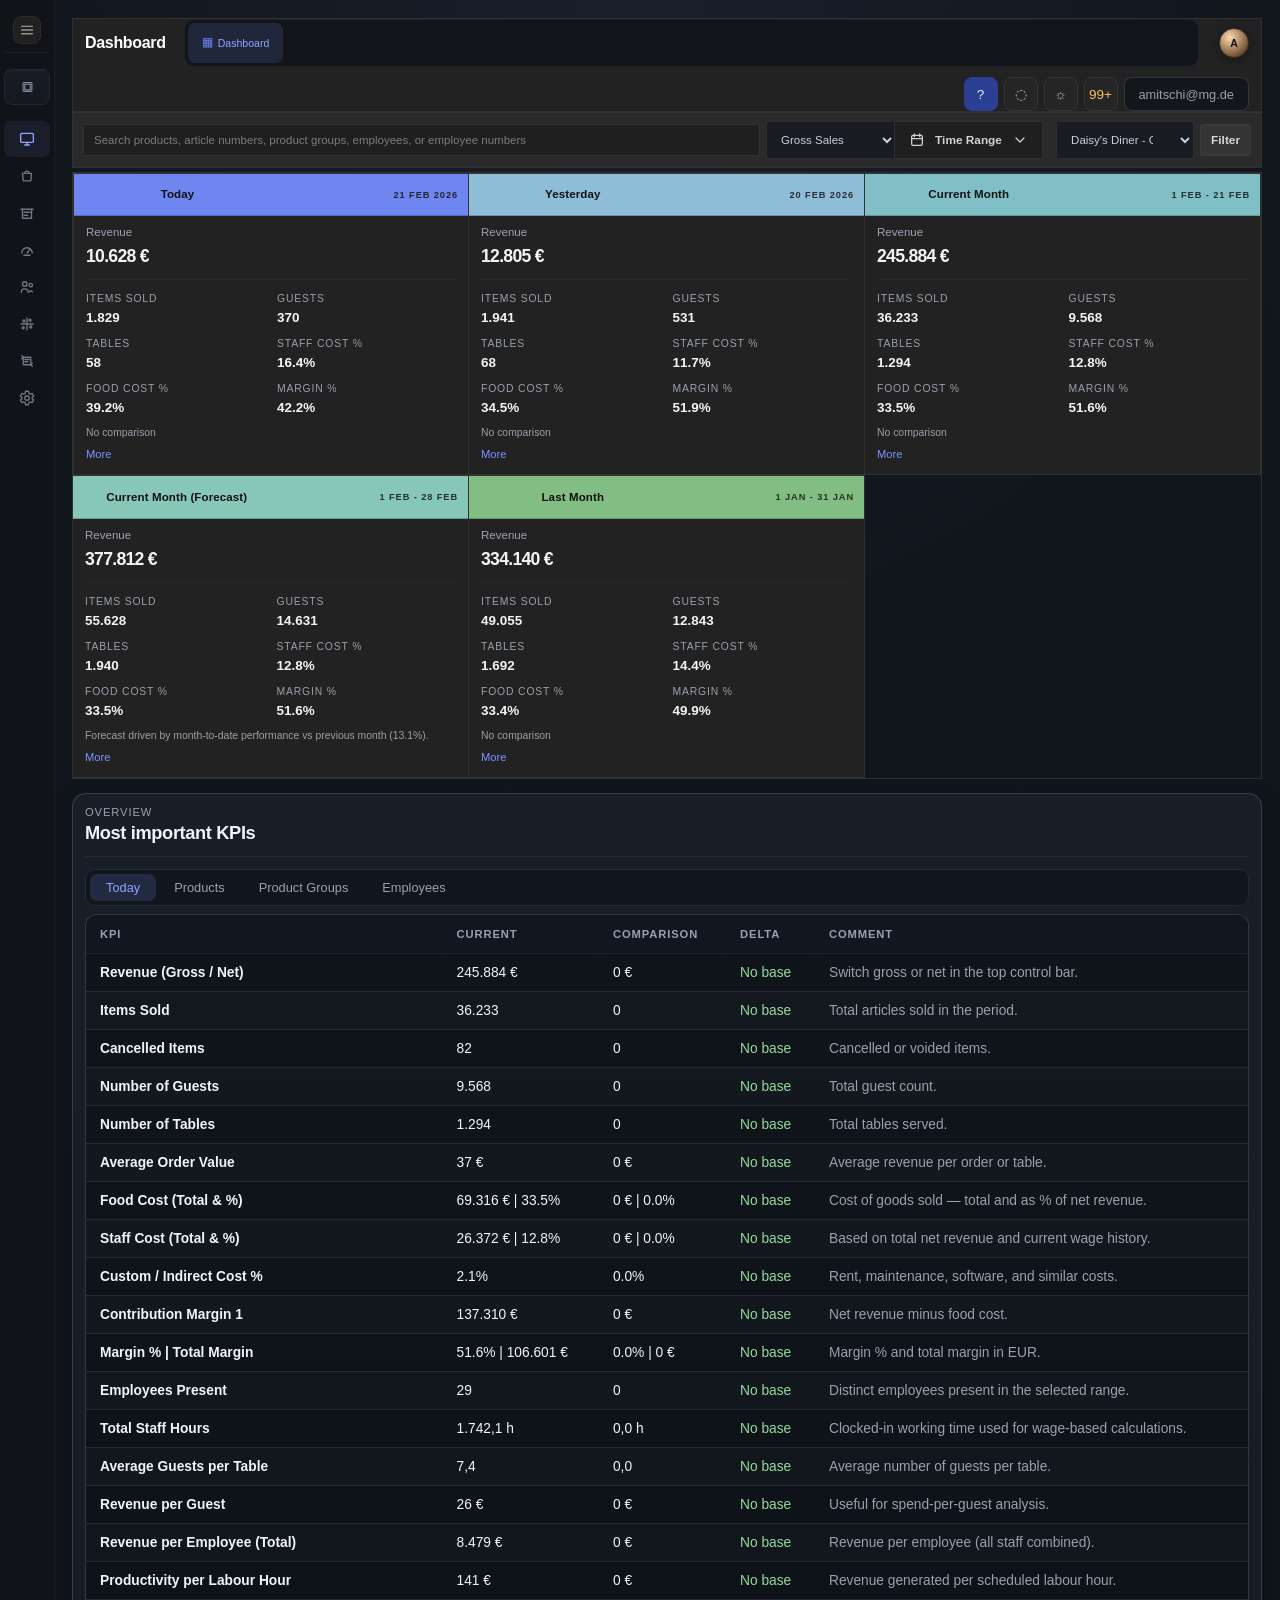
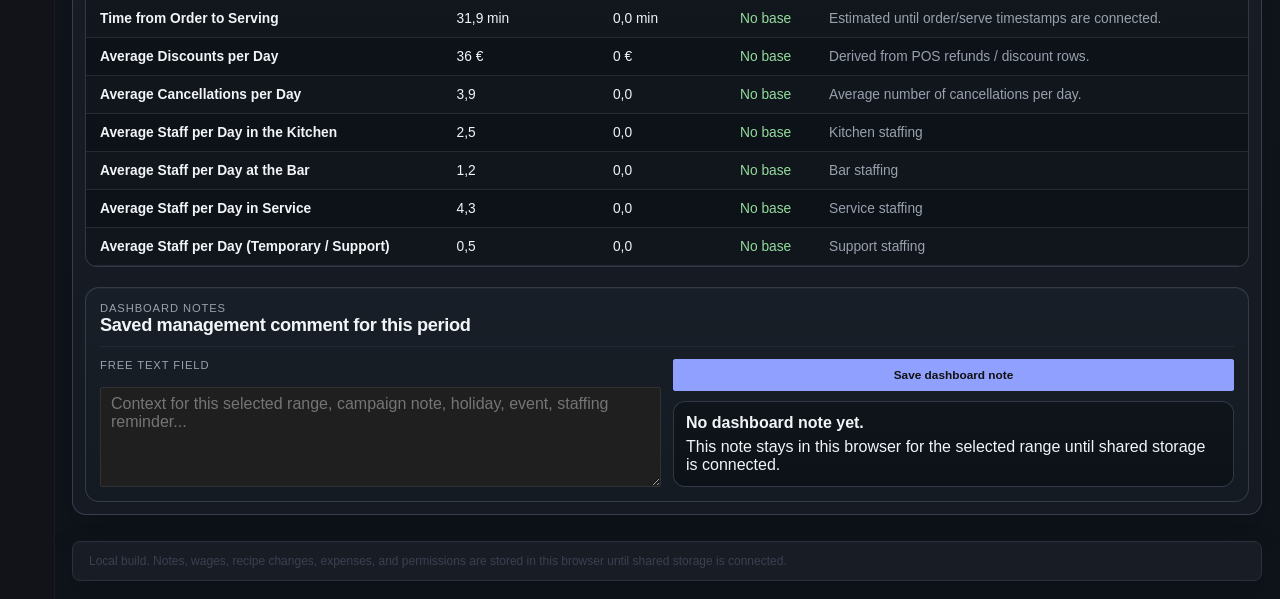
==== commit 5abee512: "Remove duplicated dashboard KPI table" ====
--- a/index.html
+++ b/index.html
@@ -447,16 +447,6 @@
                   </div>
                 </div>
               </article>
-
-              <article class="panel wide-panel dashboard-table-panel">
-                <div class="panel-header">
-                  <div>
-                    <p class="section-caption">Margin overview</p>
-                    <h3>Most important KPIs</h3>
-                  </div>
-                </div>
-                <div id="dashboard-main-table" class="table-shell"></div>
-              </article>
             </div>
           </section>
 
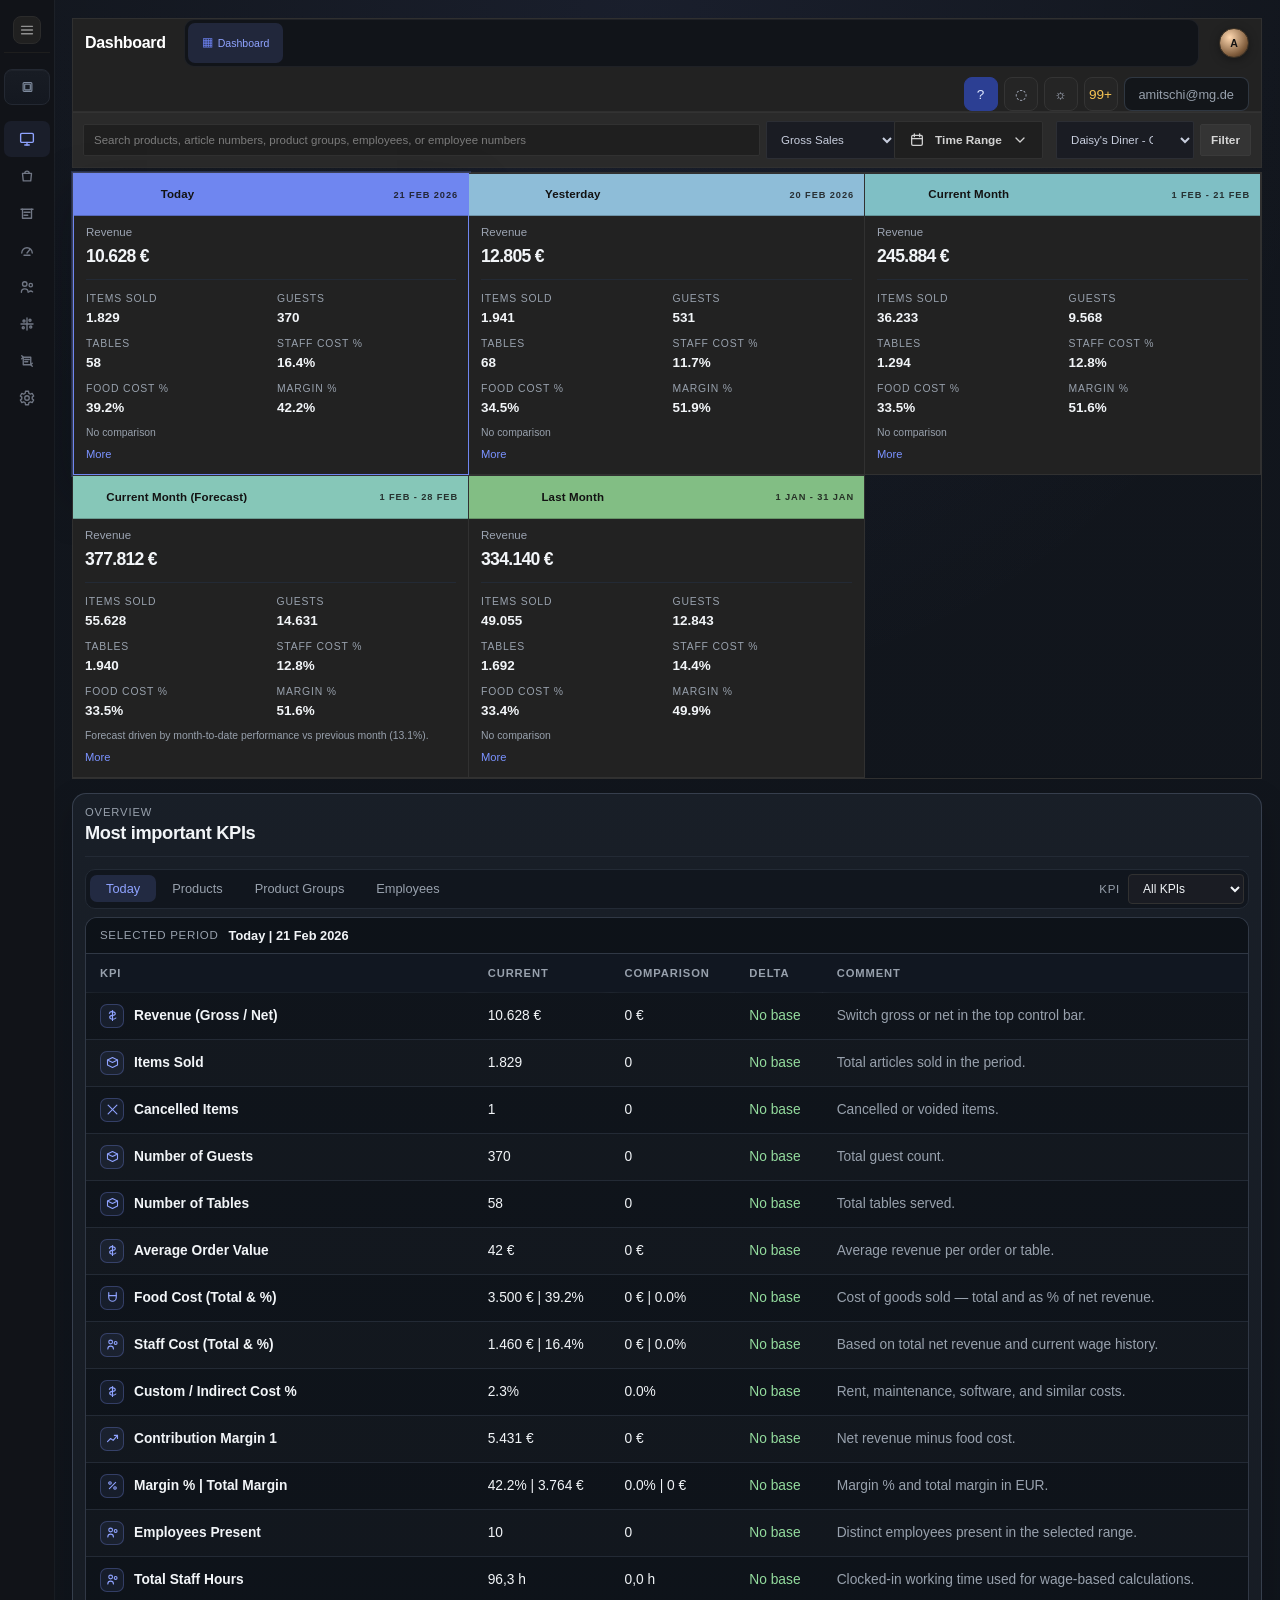
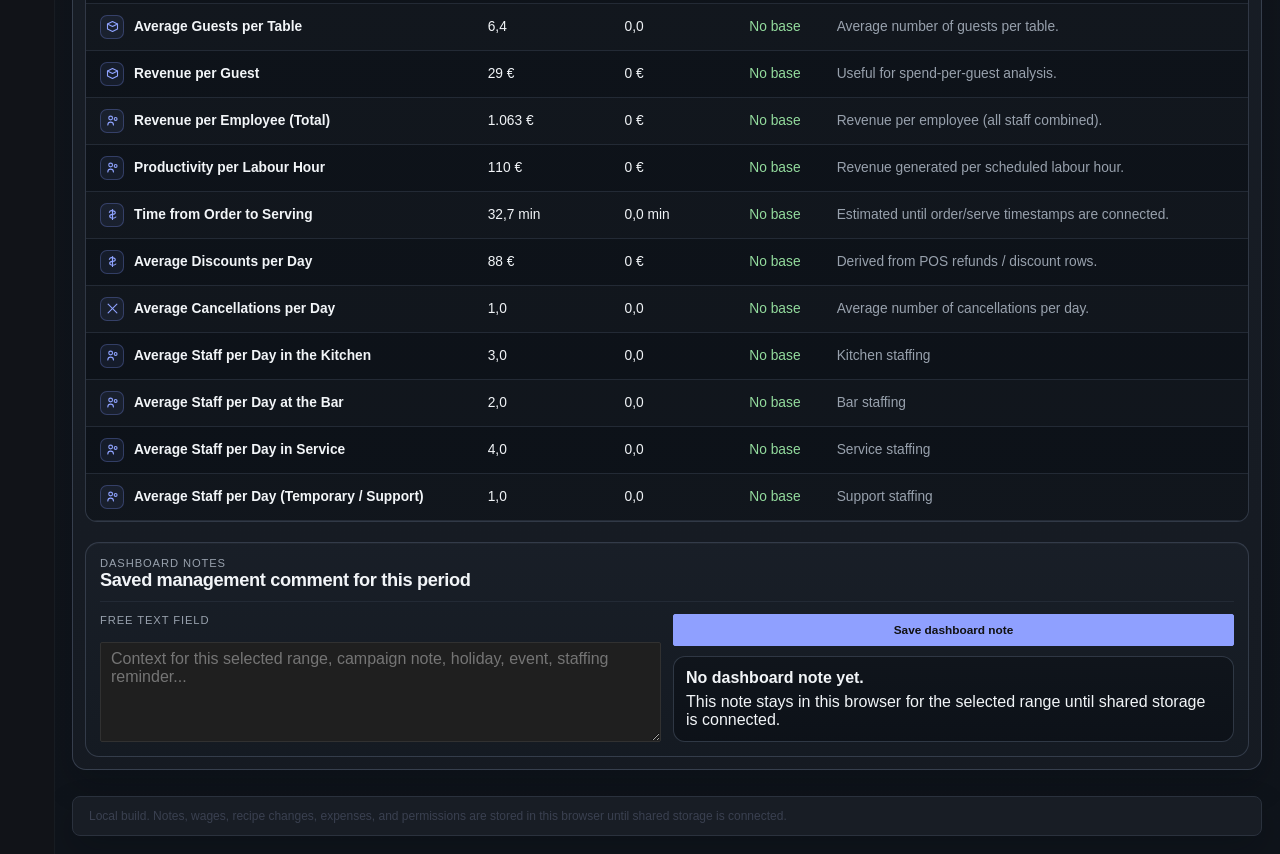
==== commit 873638b9: "Add dashboard period selection and table filtering" ====
--- a/index.html
+++ b/index.html
@@ -421,10 +421,25 @@
             </div>
 
             <div class="dashboard-drilldown-bar">
-              <button class="drilldown-tab active" data-drilldown="today">Today</button>
-              <button class="drilldown-tab" data-drilldown="products">Products</button>
-              <button class="drilldown-tab" data-drilldown="groups">Product Groups</button>
-              <button class="drilldown-tab" data-drilldown="employees">Employees</button>
+              <div class="drilldown-tabs">
+                <button class="drilldown-tab active" data-drilldown="today">Today</button>
+                <button class="drilldown-tab" data-drilldown="products">Products</button>
+                <button class="drilldown-tab" data-drilldown="groups">Product Groups</button>
+                <button class="drilldown-tab" data-drilldown="employees">Employees</button>
+              </div>
+              <label class="drilldown-kpi-filter">
+                <span>KPI</span>
+                <select id="dashboard-kpi-filter">
+                  <option value="all">All KPIs</option>
+                  <option value="units">Units</option>
+                  <option value="revenue">Revenue</option>
+                  <option value="foodCost">Food Cost</option>
+                  <option value="staffCost">Staff Cost</option>
+                  <option value="margin">Margin</option>
+                  <option value="marginPercent">Margin %</option>
+                  <option value="cancelled">Cancelled</option>
+                </select>
+              </label>
             </div>
             <div id="dashboard-drilldown-content" class="table-shell"></div>
 
--- a/styles.css
+++ b/styles.css
@@ -1006,6 +1006,50 @@
   gap: 10px;
 }
 
+.entity-icon,
+.kpi-table-icon {
+  display: inline-flex;
+  align-items: center;
+  justify-content: center;
+  width: 24px;
+  height: 24px;
+  flex: 0 0 24px;
+  border: 1px solid rgba(127, 149, 255, 0.28);
+  border-radius: 7px;
+  background: rgba(127, 149, 255, 0.08);
+  color: #8fa3ff;
+}
+
+.entity-icon svg,
+.kpi-table-icon svg {
+  width: 15px;
+  height: 15px;
+  display: block;
+  fill: none;
+  stroke: currentColor;
+  stroke-width: 1.8;
+  stroke-linecap: round;
+  stroke-linejoin: round;
+}
+
+.entity-icon-categories {
+  color: #72c5bd;
+  border-color: rgba(114, 197, 189, 0.28);
+  background: rgba(114, 197, 189, 0.08);
+}
+
+.entity-icon-team {
+  color: #f2b46f;
+  border-color: rgba(242, 180, 111, 0.3);
+  background: rgba(242, 180, 111, 0.08);
+}
+
+.kpi-table-label {
+  display: flex;
+  align-items: center;
+  gap: 10px;
+}
+
 .rank-pill {
   width: 28px;
   height: 28px;
@@ -3148,9 +3192,17 @@
 
 .dashboard-drilldown-bar {
   display: flex;
+  align-items: center;
+  justify-content: space-between;
   gap: 0;
   margin: 16px 0 0;
   border-bottom: 1px solid var(--line);
+}
+
+.drilldown-tabs {
+  display: flex;
+  flex-wrap: wrap;
+  gap: 0;
 }
 
 .drilldown-tab {
@@ -3175,6 +3227,49 @@
   border-bottom-color: var(--blue);
 }
 
+.drilldown-kpi-filter {
+  display: flex;
+  align-items: center;
+  gap: 8px;
+  margin-left: auto;
+  color: var(--muted);
+  font-size: 0.72rem;
+  letter-spacing: 0.06em;
+  text-transform: uppercase;
+}
+
+.drilldown-kpi-filter select {
+  min-height: 30px;
+  padding: 5px 28px 5px 10px;
+  border: 1px solid #313131;
+  border-radius: 4px;
+  background: #1a1c23;
+  color: var(--text);
+  font-size: 0.75rem;
+  text-transform: none;
+  letter-spacing: 0;
+}
+
+.dashboard-table-meta {
+  display: flex;
+  align-items: center;
+  gap: 10px;
+  padding: 10px 14px;
+  border-bottom: 1px solid rgba(67, 77, 93, 0.66);
+  background: rgba(13, 17, 24, 0.72);
+  color: var(--muted);
+  font-size: 0.72rem;
+  letter-spacing: 0.06em;
+  text-transform: uppercase;
+}
+
+.dashboard-table-meta strong {
+  color: var(--text);
+  font-size: 0.8rem;
+  letter-spacing: 0;
+  text-transform: none;
+}
+
 #dashboard-drilldown-content {
   margin: 0 0 20px;
   overflow-x: auto;
@@ -3206,12 +3301,17 @@
 /* Metric cards — accent top bar + hover lift */
 .metric-card {
   transition: transform 180ms ease, box-shadow 180ms ease;
-  cursor: default;
+  cursor: pointer;
 }
 
 .metric-card:hover {
   transform: translateY(-2px);
   box-shadow: 0 22px 48px rgba(5, 9, 15, 0.32);
+}
+
+.metric-card.active {
+  border-color: #6f86f0;
+  box-shadow: 0 0 0 2px rgba(111, 134, 240, 0.22), 0 22px 48px rgba(5, 9, 15, 0.32);
 }
 
 /* Dashboard cluster nav — polished pill shape */
